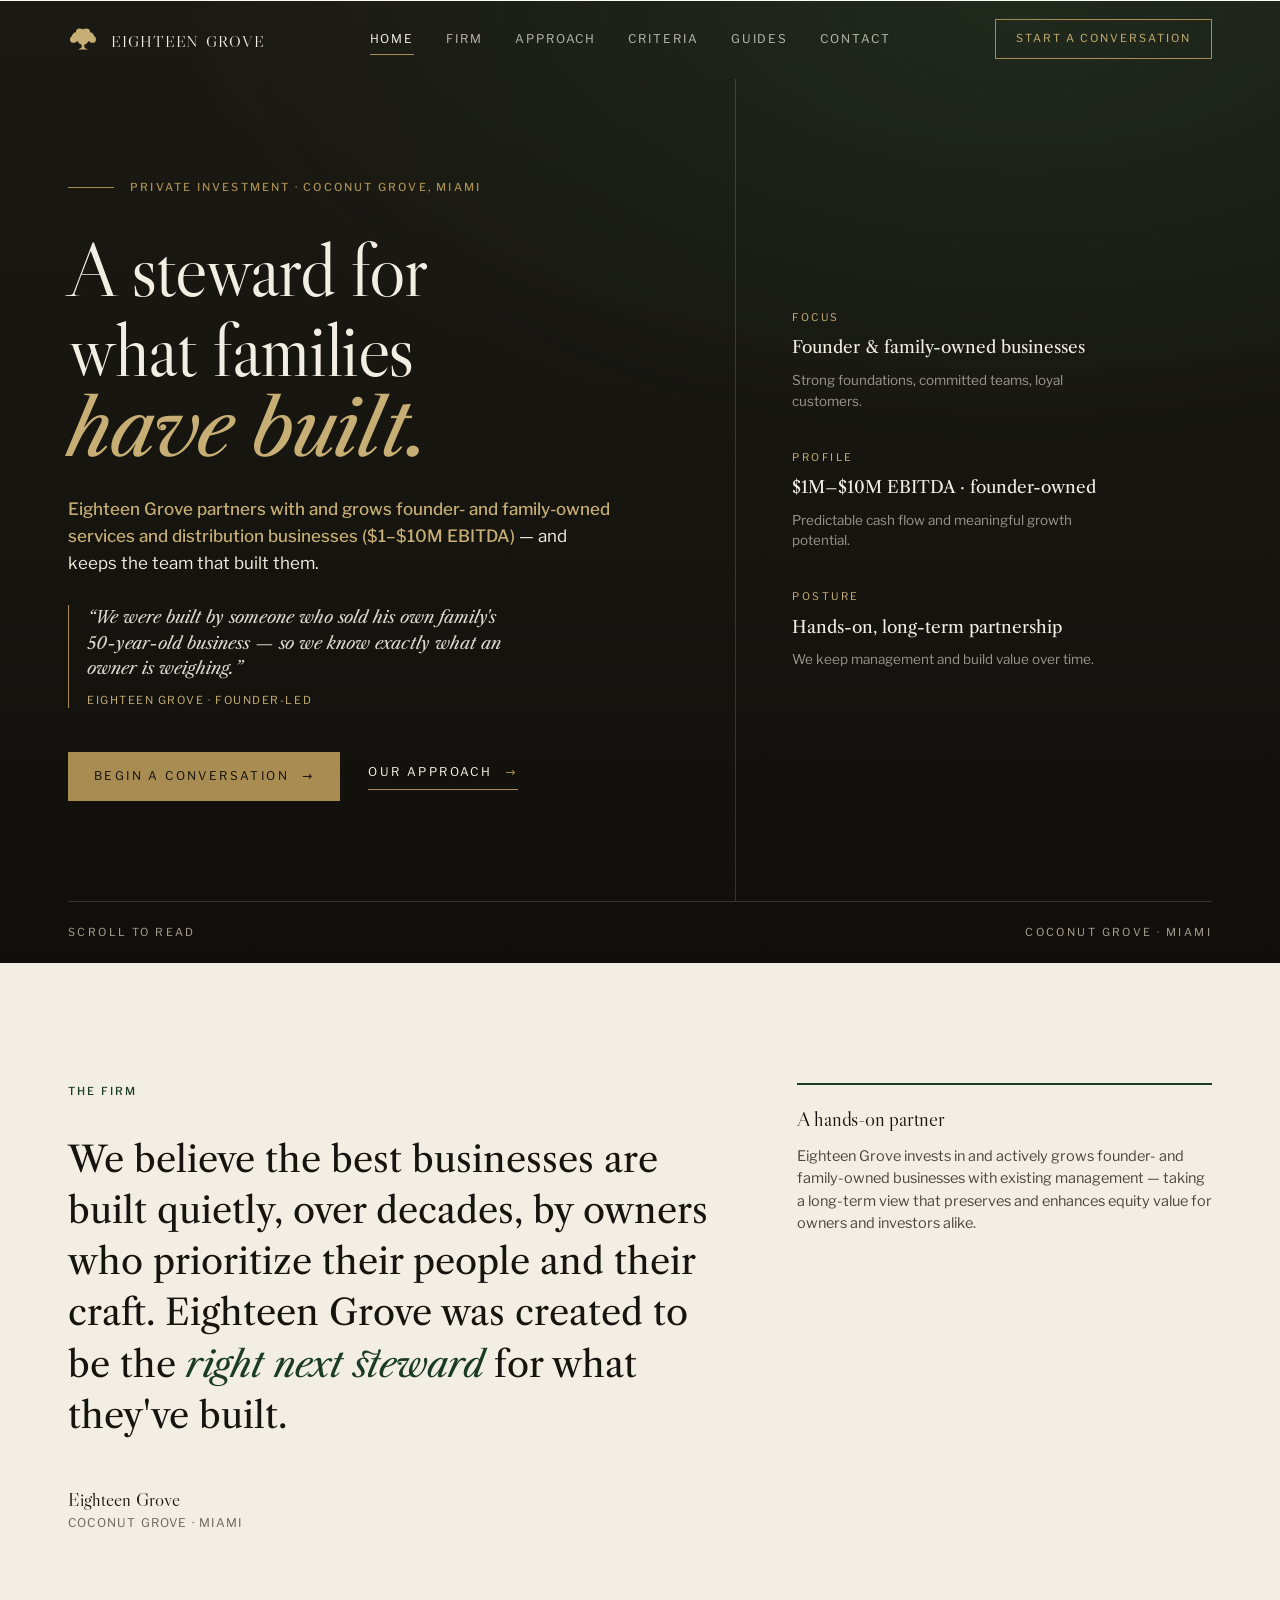
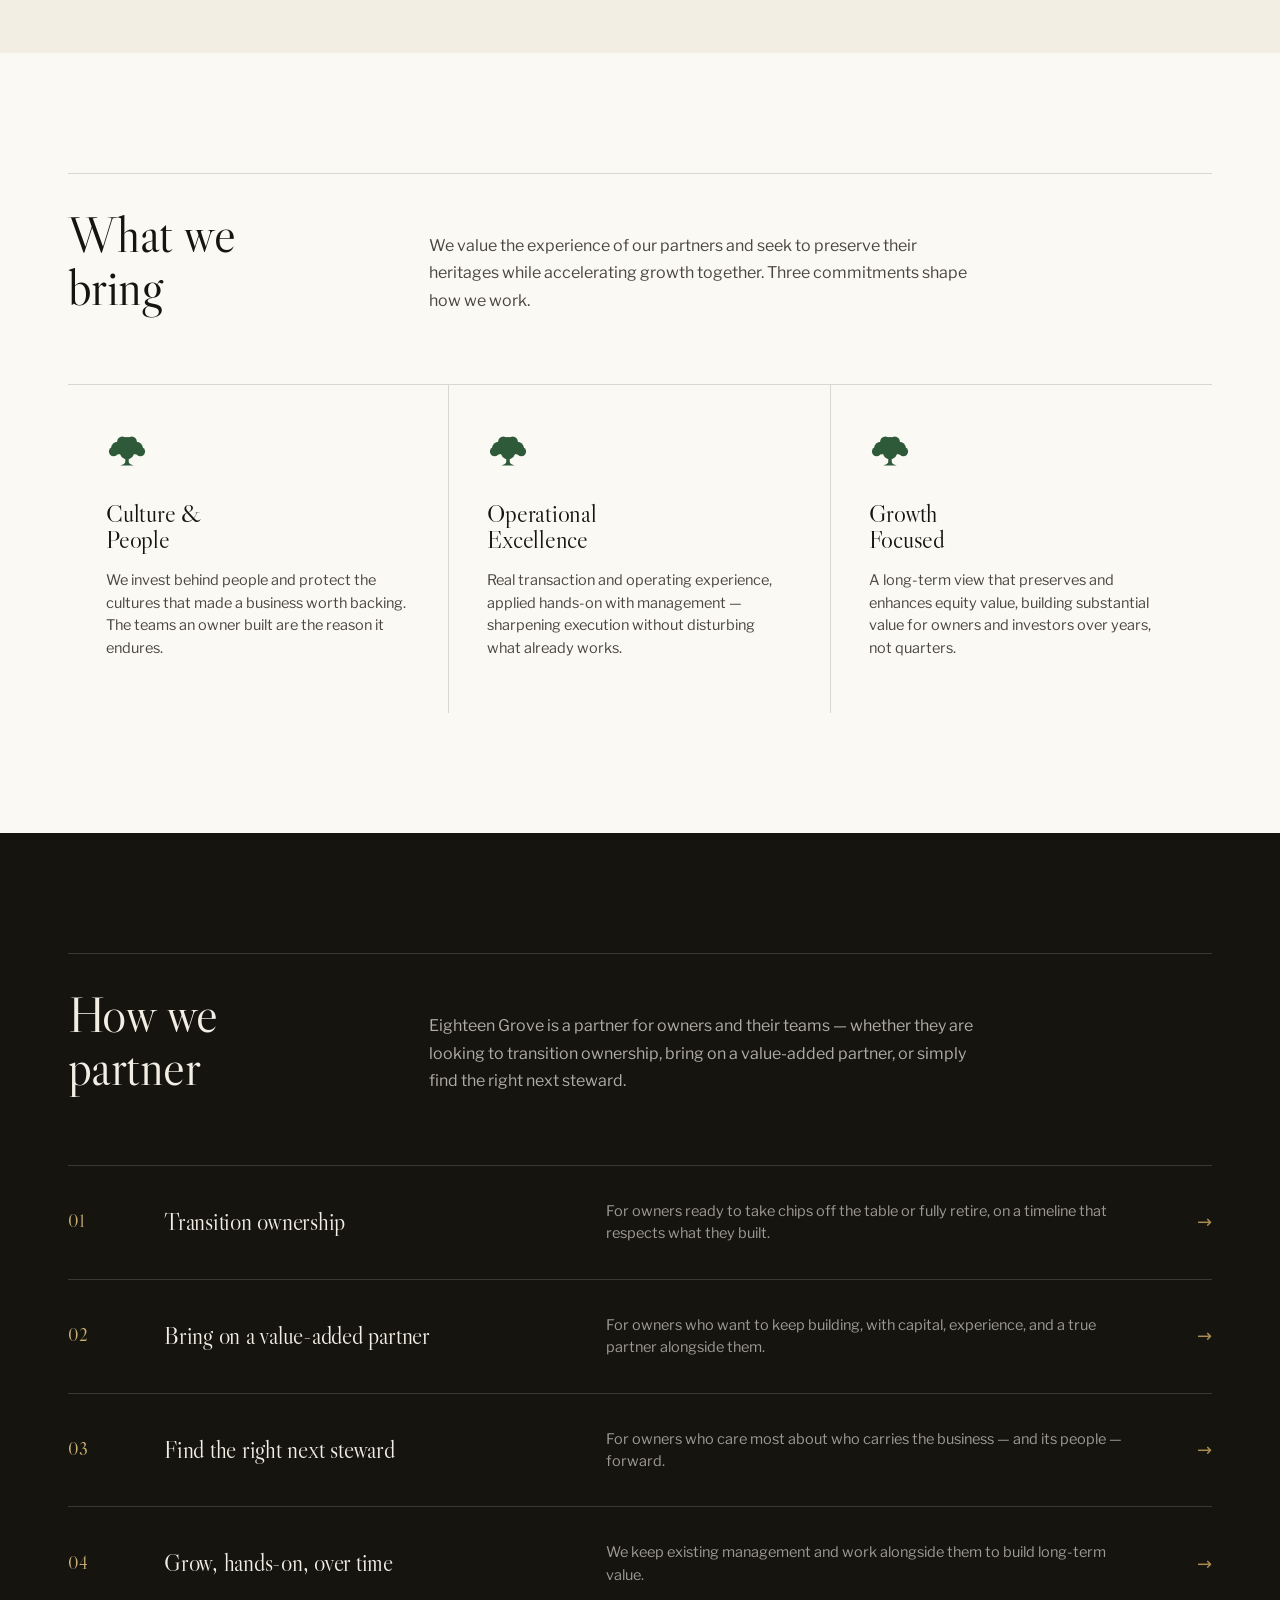
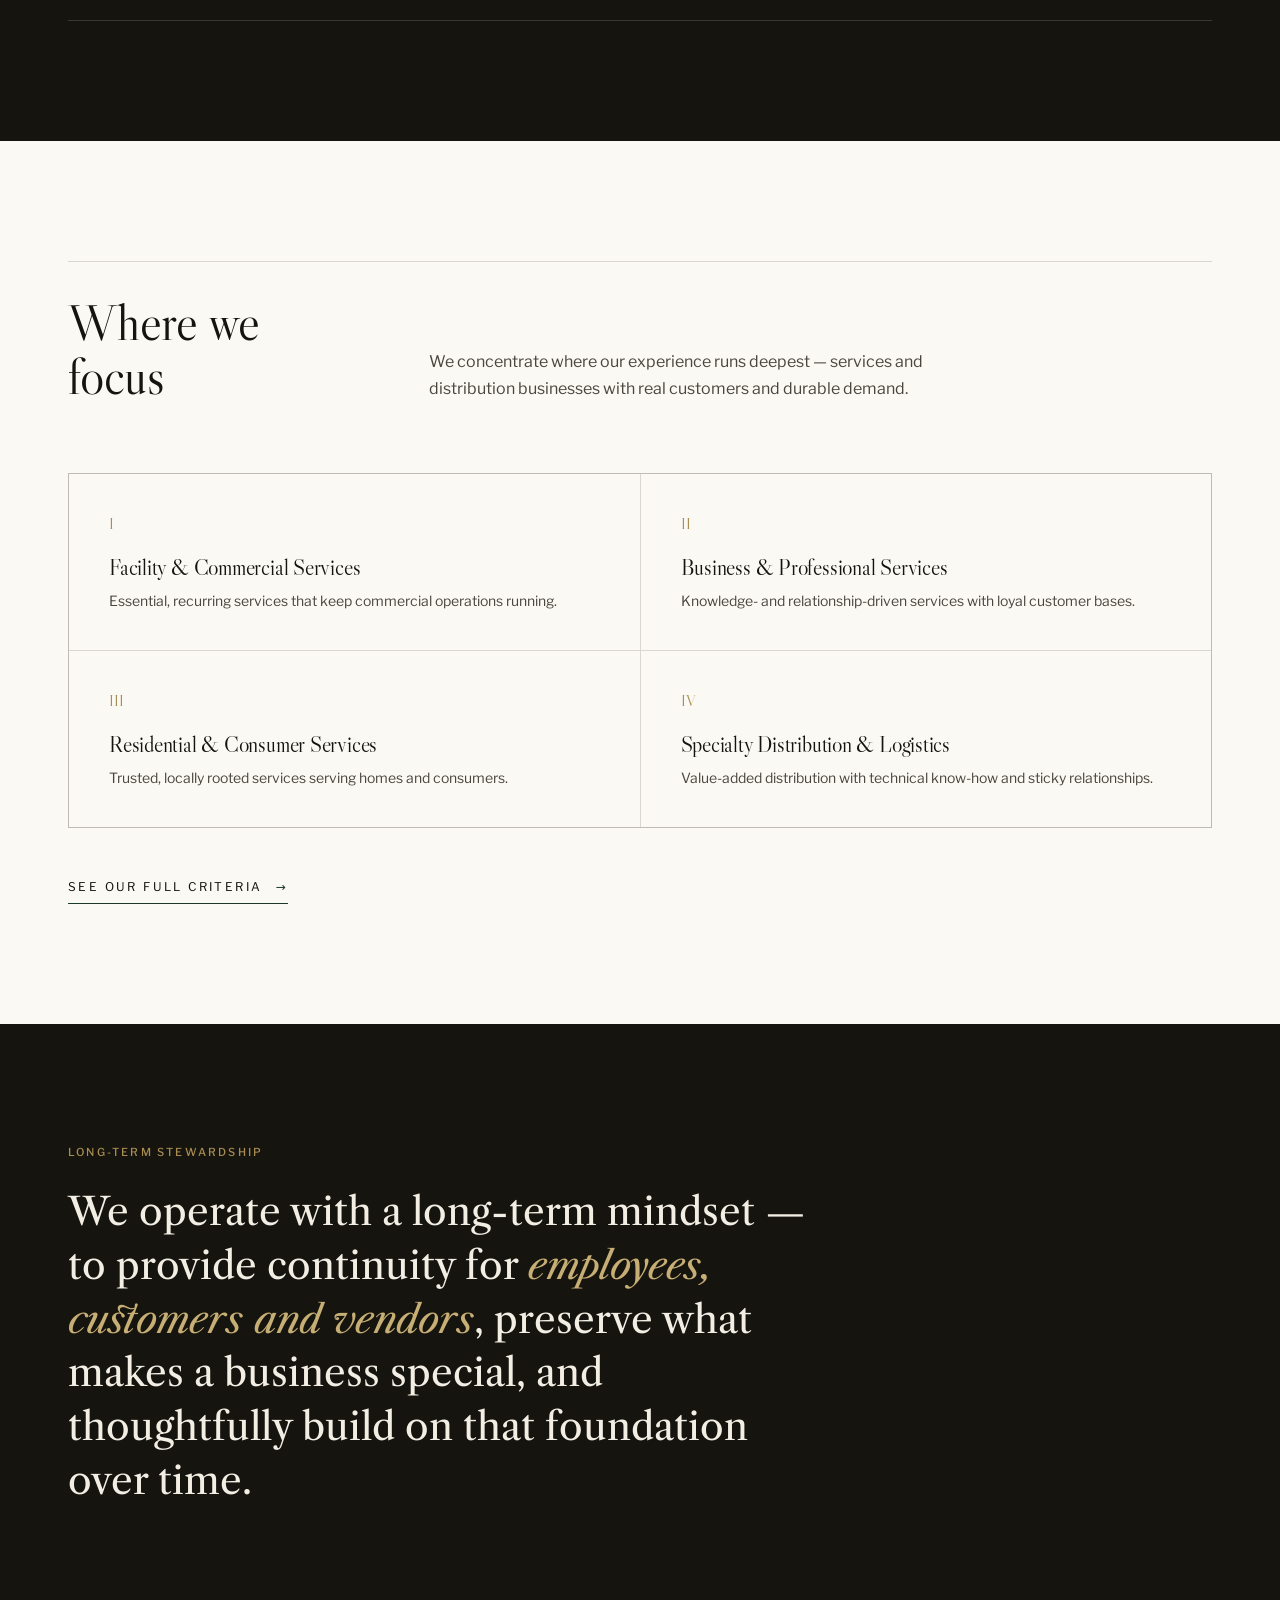
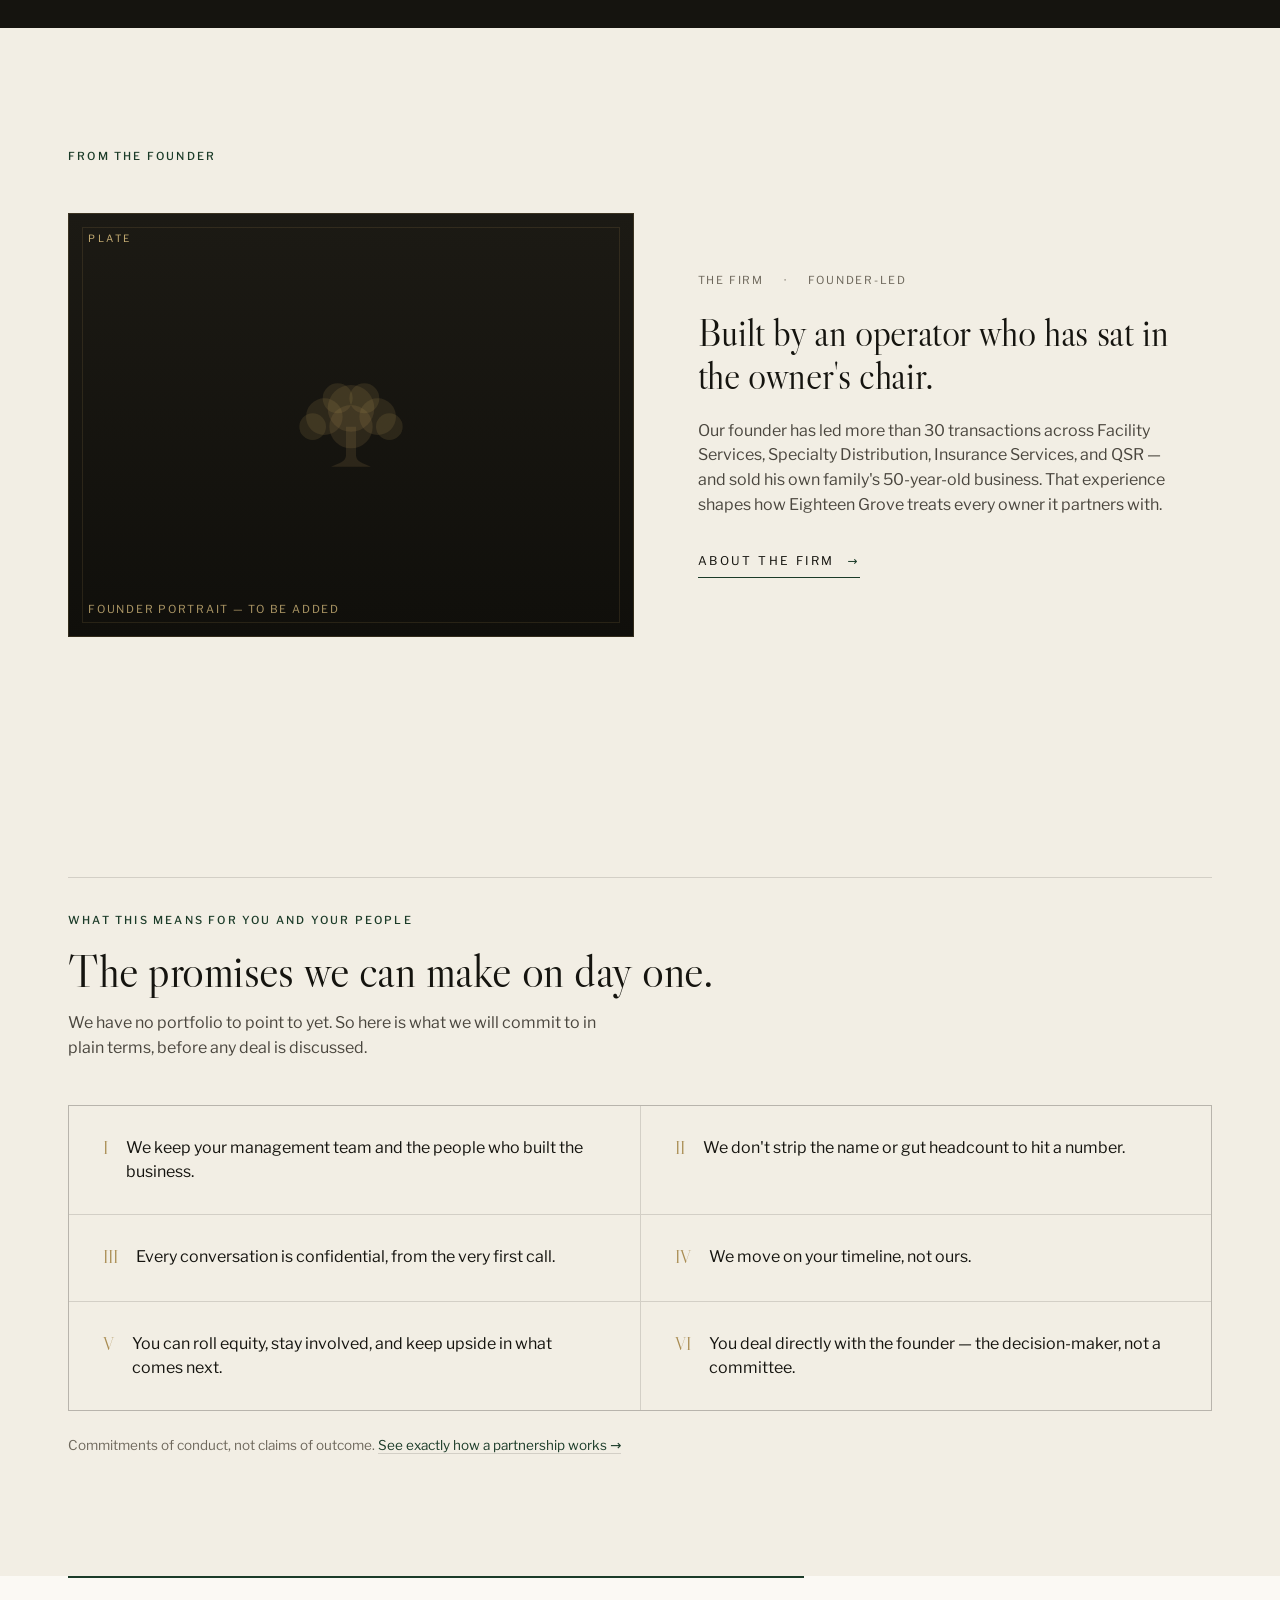
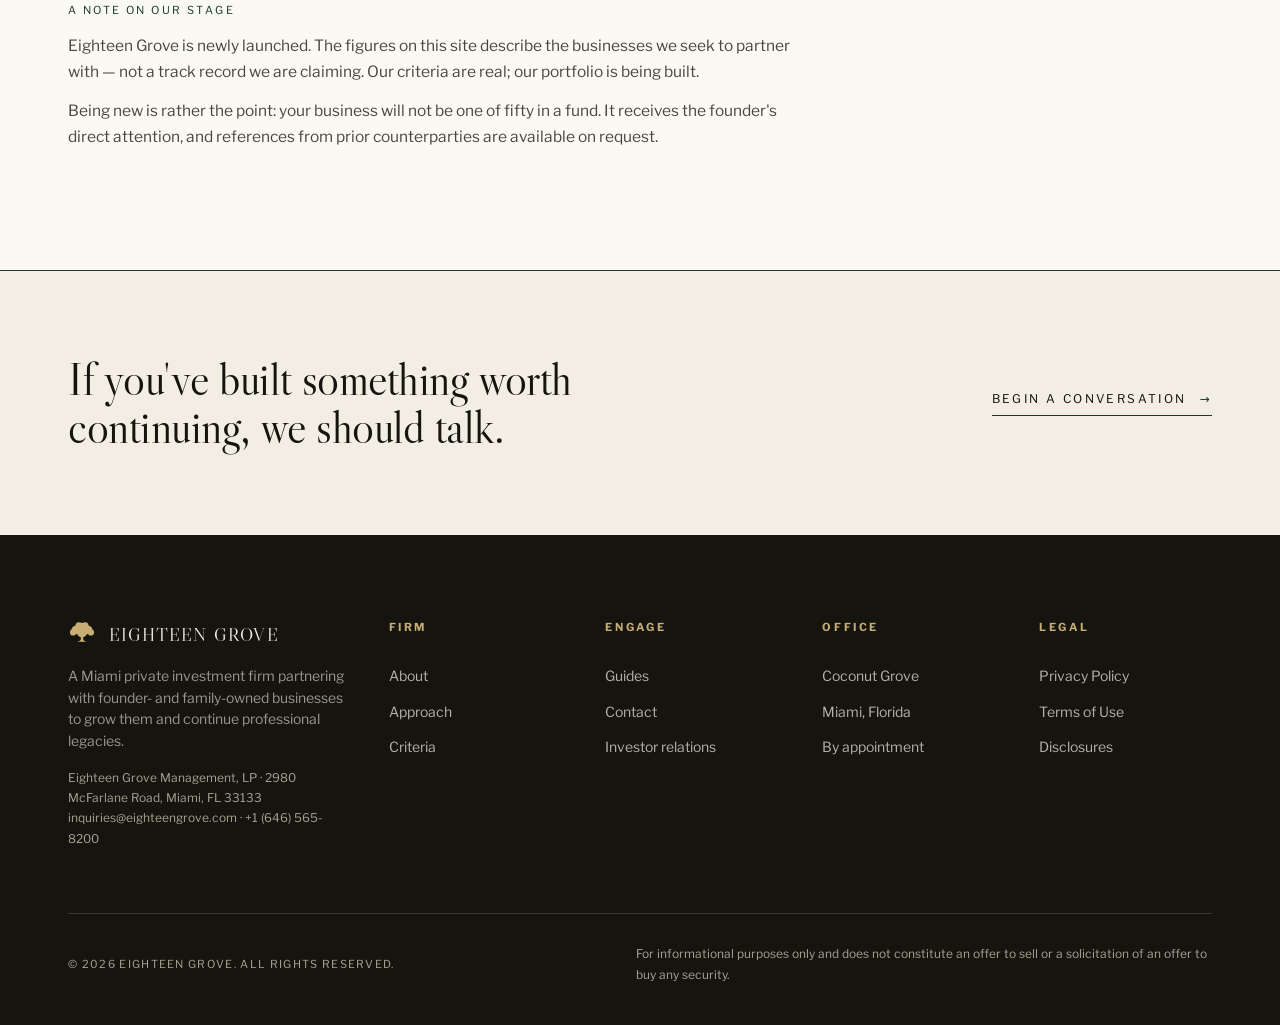
==== 18grove-01-classic.html @ a7f17968 "Eighteen Grove — four website directions (private preview)" ====
<!DOCTYPE html>
<html lang="en">
<head>
<meta charset="UTF-8" />
<meta name="viewport" content="width=device-width, initial-scale=1.0" />
<!-- PREVIEW ONLY: remove this noindex line before the real launch -->
<meta name="robots" content="noindex,nofollow" />
<title>Eighteen Grove — Private investment for founder & family-owned businesses</title>
<meta name="description" content="Eighteen Grove is a Miami private investment firm that partners with and grows founder- and family-owned services and distribution businesses ($1–$10M EBITDA) — and keeps the team that built them." />
<meta property="og:type" content="website" />
<meta property="og:title" content="Eighteen Grove — Private investment for founder & family-owned businesses" />
<meta property="og:description" content="A partner for owners considering a transition. We keep your management, protect your name, and move on your timeline. Founder-led, Coconut Grove, Miami." />
<meta property="og:site_name" content="Eighteen Grove" />
<meta name="twitter:card" content="summary_large_image" />
<script type="application/ld+json">
{"@context":"https://schema.org","@type":"Organization","name":"Eighteen Grove","legalName":"Eighteen Grove Management, LP","description":"Private investment firm partnering with founder- and family-owned businesses in the lower middle market.","address":{"@type":"PostalAddress","streetAddress":"2980 McFarlane Road","addressLocality":"Miami","addressRegion":"FL","postalCode":"33133","addressCountry":"US"},"email":"inquiries@eighteengrove.com","telephone":"+1-646-565-8200"}
</script>
<link rel="preconnect" href="https://fonts.googleapis.com" />
<link rel="preconnect" href="https://fonts.gstatic.com" crossorigin />
<link href="https://fonts.googleapis.com/css2?family=Libre+Caslon+Display&family=Libre+Caslon+Text:ital,wght@0,400;0,700;1,400&family=Libre+Franklin:wght@300;400;500;600&display=swap" rel="stylesheet" />
<style>
  :root{
    --ink:#15140F;
    --ink-soft:#22201A;
    --cream:#F2EEE4;
    --paper:#FBF9F4;
    --forest:#2E5A3A;
    --forest-deep:#1B3B28;
    --brass:#A98C52;
    --brass-soft:#C7AE74;
    --rule:rgba(242,238,228,0.16);
    --rule-dark:rgba(21,20,15,0.14);
    --muted:#6E685C;
    --muted-dark:#A9A192;
    --serif:'Libre Caslon Display', Georgia, serif;
    --serif-text:'Libre Caslon Text', Georgia, serif;
    --sans:'Libre Franklin', system-ui, sans-serif;
  }
  *{box-sizing:border-box;margin:0;padding:0}
  html{scroll-behavior:smooth}
  body{font-family:var(--sans);background:var(--paper);color:var(--ink);font-weight:400;line-height:1.55;-webkit-font-smoothing:antialiased;text-rendering:optimizeLegibility}
  .page{display:none}
  .page.active{display:block;animation:fade .55s ease both}
  @keyframes fade{from{opacity:0;transform:translateY(8px)}to{opacity:1;transform:none}}
  .wrap{max-width:1240px;margin:0 auto;padding:0 48px}
  .label{font-size:11px;letter-spacing:.2em;text-transform:uppercase;font-weight:500;color:var(--forest-deep)}
  .label.brass{color:var(--brass)}
  .label.faint{color:var(--muted)}
  a{color:inherit;text-decoration:none}
  h1,h2,h3,h4{font-family:var(--serif);font-weight:400;line-height:1.04;letter-spacing:-.01em}
  :focus-visible{outline:2px solid var(--forest);outline-offset:3px}
  .hero :focus-visible,.band :focus-visible,.page-hero :focus-visible,.login-left :focus-visible{outline-color:var(--brass)}

  /* OAK + WORDMARK */
  .oak{display:inline-block;vertical-align:middle}
  .oak svg{display:block;width:100%;height:100%}
  .wordmark{font-family:var(--serif);font-variant:small-caps;text-transform:lowercase;letter-spacing:.04em;line-height:1}

  /* NAV */
  header.nav{position:sticky;top:0;z-index:50;background:rgba(21,20,15,0);transition:background .4s ease,border-color .4s ease;border-bottom:1px solid transparent}
  body[data-scrolled="1"] header.nav{background:rgba(21,20,15,0.97);border-bottom:1px solid var(--rule);backdrop-filter:saturate(120%) blur(2px)}
  .nav-inner{display:flex;align-items:center;justify-content:space-between;height:78px}
  .brand{display:flex;align-items:center;gap:13px;color:var(--cream)}
  .brand .oak{width:30px;height:28px;color:var(--brass-soft)}
  .brand .wordmark{font-size:23px;color:var(--cream)}
  nav.links{display:flex;align-items:center;gap:32px}
  nav.links a{font-size:12px;letter-spacing:.16em;text-transform:uppercase;font-weight:400;color:rgba(242,238,228,.72);position:relative;padding:4px 0;transition:color .25s}
  nav.links a:hover{color:var(--cream)}
  nav.links a.active{color:var(--cream)}
  nav.links a.active::after{content:"";position:absolute;left:0;right:0;bottom:-3px;height:1px;background:var(--brass)}
  .nav-cta{font-size:11px;letter-spacing:.18em;text-transform:uppercase;border:1px solid var(--brass);color:var(--brass-soft);padding:10px 20px;transition:all .3s}
  .nav-cta:hover{background:var(--brass);color:var(--ink)}
  .burger{display:none;flex-direction:column;gap:5px;cursor:pointer;padding:6px}
  .burger span{width:24px;height:1px;background:var(--cream);transition:.3s}

  /* HERO */
  .hero{background:var(--ink);color:var(--cream);position:relative;overflow:hidden;margin-top:-78px;padding-top:78px}
  .hero::before{content:"";position:absolute;inset:0;background:radial-gradient(120% 90% at 80% 0%, rgba(46,90,58,0.26), transparent 55%),linear-gradient(180deg,#1B1913 0%,#15140F 60%,#100F0B 100%)}
  .hero-grid{position:relative;display:grid;grid-template-columns:1.4fr 1fr;min-height:calc(100vh - 78px);align-items:stretch}
  .hero-copy{padding:90px 56px 90px 0;display:flex;flex-direction:column;justify-content:center}
  .hero-eyebrow{display:flex;align-items:center;gap:16px;margin-bottom:34px}
  .hero-eyebrow .ln{height:1px;width:46px;background:var(--brass)}
  .hero h1{font-size:clamp(42px,6vw,86px);color:var(--cream);letter-spacing:-.018em}
  .hero h1 em{font-style:italic;color:var(--brass-soft);font-family:var(--serif-text)}
  .hero .sub{margin-top:32px;max-width:31em;font-size:17px;line-height:1.7;color:rgba(242,238,228,.74)}
  .hero-actions{margin-top:44px;display:flex;align-items:center;gap:28px;flex-wrap:wrap}
  .btn-line{font-size:12px;letter-spacing:.2em;text-transform:uppercase;color:var(--cream);display:inline-flex;align-items:center;gap:13px;border-bottom:1px solid var(--brass);padding-bottom:7px;transition:gap .3s}
  .btn-line:hover{gap:20px}
  .btn-line .arr{color:var(--brass)}
  .btn-primary{font-size:12px;letter-spacing:.2em;text-transform:uppercase;color:var(--ink);background:var(--brass);display:inline-flex;align-items:center;gap:13px;padding:15px 26px;transition:background .3s,gap .3s}
  .btn-primary:hover{background:var(--brass-soft);gap:20px}
  .hero-aside{border-left:1px solid var(--rule);padding:90px 0 90px 56px;display:flex;flex-direction:column;justify-content:center;gap:38px}
  .stat-block .k{font-size:10.5px;letter-spacing:.24em;text-transform:uppercase;color:var(--brass-soft);margin-bottom:10px}
  .stat-block .num{font-family:var(--serif-text);font-size:17px;color:var(--cream);line-height:1.4}
  .stat-block p{font-size:13.5px;color:rgba(242,238,228,.6);margin-top:10px;max-width:25em}
  .hero-foot{position:relative;border-top:1px solid var(--rule);display:flex;justify-content:space-between;align-items:center;padding:22px 0;font-size:11px;letter-spacing:.22em;text-transform:uppercase;color:var(--muted-dark)}

  section{padding:120px 0}
  .sec-head{display:grid;grid-template-columns:0.8fr 2fr;gap:48px;align-items:end;margin-bottom:70px}
  .sec-head h2{font-size:clamp(30px,4vw,52px)}
  .sec-head .intro{font-size:16px;color:#4A463E;max-width:34em;line-height:1.72}
  .rule-top{border-top:1px solid var(--rule-dark);padding-top:34px}

  /* statement */
  .statement{background:var(--cream)}
  .statement-grid{display:grid;grid-template-columns:1.6fr 1fr;gap:64px;align-items:start}
  .statement .big{font-family:var(--serif-text);font-size:clamp(23px,3vw,36px);line-height:1.42;max-width:20em;color:var(--ink)}
  .statement .big em{font-style:italic;color:var(--forest-deep)}
  .signature{margin-top:44px;display:flex;align-items:center;gap:18px}
  .signature .s-name{font-family:var(--serif);font-size:19px}
  .signature .s-role{font-size:12px;letter-spacing:.1em;text-transform:uppercase;color:var(--muted)}
  .aside-card{border-top:2px solid var(--forest-deep);padding-top:24px}
  .aside-card h4{font-size:21px;margin-bottom:14px}
  .aside-card p{font-size:14.5px;color:#4A463E}

  /* pillars */
  .pillars{display:grid;grid-template-columns:repeat(3,1fr);border-top:1px solid var(--rule-dark)}
  .pillar{padding:46px 38px 54px;border-right:1px solid var(--rule-dark);position:relative;transition:background .4s}
  .pillar:last-child{border-right:none}
  .pillar:hover{background:var(--cream)}
  .pillar .ic{width:42px;height:40px;color:var(--forest);margin-bottom:30px}
  .pillar h3{font-size:25px;margin-bottom:16px}
  .pillar p{font-size:14.5px;color:#4A463E}

  /* approach band */
  .band{background:var(--ink);color:var(--cream)}
  .band .sec-head .intro{color:rgba(242,238,228,.7)}
  .band h2{color:var(--cream)}
  .approach-list{border-top:1px solid var(--rule)}
  .approach-row{display:grid;grid-template-columns:64px 1fr 1.3fr 40px;gap:32px;align-items:center;padding:34px 0;border-bottom:1px solid var(--rule);transition:padding .35s,background .35s}
  .approach-row:hover{padding-left:18px;padding-right:18px;background:rgba(255,255,255,.02)}
  .approach-row .no{font-family:var(--serif);color:var(--brass-soft);font-size:17px}
  .approach-row h3{font-size:24px;color:var(--cream)}
  .approach-row p{font-size:14.5px;color:rgba(242,238,228,.62)}
  .approach-row .chev{color:var(--brass);text-align:right;font-size:18px;transition:transform .35s}
  .approach-row:hover .chev{transform:translateX(6px)}

  /* focus grid */
  .focus{display:grid;grid-template-columns:repeat(2,1fr);gap:1px;background:var(--rule-dark);border:1px solid var(--rule-dark)}
  .focus-cell{background:var(--paper);padding:38px 40px;transition:background .4s}
  .focus-cell:hover{background:var(--cream)}
  .focus-cell .fn{font-family:var(--serif);font-size:15px;color:var(--brass);display:block;margin-bottom:22px}
  .focus-cell h3{font-size:22px;margin-bottom:10px}
  .focus-cell p{font-size:14px;color:#4A463E}

  /* criteria */
  .criteria{background:var(--cream)}
  .crit-grid{display:grid;grid-template-columns:repeat(3,1fr);gap:1px;background:var(--rule-dark);border:1px solid var(--rule-dark);margin-top:54px}
  .crit{background:var(--cream);padding:40px}
  .crit .tag{font-size:11px;letter-spacing:.2em;text-transform:uppercase;color:var(--forest-deep);display:block;margin-bottom:20px}
  .crit .k{font-family:var(--serif);font-size:25px;margin-bottom:6px}
  .crit .v{font-size:13.5px;color:var(--muted)}

  /* founder feature */
  .insight-feature{display:grid;grid-template-columns:1.1fr 1fr;gap:64px;align-items:center}
  .plate{aspect-ratio:4/3;background:linear-gradient(180deg,#1C1A14 0%,#100F0B 100%);position:relative;overflow:hidden;box-shadow:inset 0 0 0 1px rgba(169,140,82,.22);display:flex;align-items:center;justify-content:center}
  .plate .oak{width:120px;height:112px;color:rgba(169,140,82,.16)}
  .plate::after{content:"";position:absolute;inset:14px;border:1px solid rgba(169,140,82,.16)}
  .plate::before{content:"Plate";position:absolute;top:18px;left:20px;font-size:10px;letter-spacing:.26em;text-transform:uppercase;color:var(--brass-soft);z-index:2}
  .plate .cap{position:absolute;bottom:20px;left:20px;right:20px;font-size:11px;letter-spacing:.16em;text-transform:uppercase;color:rgba(199,174,116,.85);z-index:2;line-height:1.5}
  .insight-meta{display:flex;gap:20px;font-size:11px;letter-spacing:.16em;text-transform:uppercase;color:var(--muted);margin-bottom:22px}
  .insight-feature h3{font-size:clamp(26px,3vw,40px);line-height:1.12;margin-bottom:22px}
  .insight-feature p{font-size:16px;color:#4A463E;max-width:30em;margin-bottom:30px}

  /* CTA */
  .cta-strip{background:var(--cream);color:var(--ink);border-top:1px solid var(--forest-deep)}
  .cta-strip .wrap{display:flex;justify-content:space-between;align-items:center;gap:40px;padding-top:84px;padding-bottom:84px}
  .cta-strip h2{color:var(--ink);font-size:clamp(28px,3.6vw,46px);max-width:15em}
  .cta-strip .btn-line{color:var(--ink);border-color:var(--forest-deep)}
  .cta-strip .btn-line .arr{color:var(--forest-deep)}

  /* FOOTER */
  footer.site{background:var(--ink);color:var(--cream);padding:84px 0 40px}
  .foot-grid{display:grid;grid-template-columns:1.6fr 1fr 1fr 1fr 1fr;gap:44px;padding-bottom:64px;border-bottom:1px solid var(--rule)}
  .foot-brand .brand{margin-bottom:20px}
  .foot-brand .brand .oak{width:28px;height:26px;color:var(--brass-soft)}
  .foot-brand .brand .wordmark{font-size:26px;color:var(--cream)}
  .foot-brand p{font-size:14px;color:rgba(242,238,228,.6);max-width:24em}
  .foot-brand .addr{font-size:12px;color:var(--muted-dark);margin-top:16px;line-height:1.7}
  .foot-col h5{font-size:11px;letter-spacing:.24em;text-transform:uppercase;color:var(--brass-soft);margin-bottom:22px}
  .foot-col a{display:block;font-size:14px;color:rgba(242,238,228,.72);padding:7px 0;transition:color .25s}
  .foot-col a:hover{color:var(--cream)}
  .foot-bottom{display:flex;justify-content:space-between;align-items:center;padding-top:30px;font-size:11px;letter-spacing:.12em;text-transform:uppercase;color:var(--muted-dark);gap:30px;flex-wrap:wrap}
  .foot-bottom .disc{max-width:48em;line-height:1.7;text-transform:none;letter-spacing:0;font-size:12px}

  /* PAGE HERO */
  .page-hero{background:var(--ink);color:var(--cream);padding:158px 0 90px;margin-top:-78px;position:relative;overflow:hidden}
  .page-hero::before{content:"";position:absolute;inset:0;background:radial-gradient(110% 80% at 90% 10%, rgba(46,90,58,0.2), transparent 55%)}
  .page-hero .wrap{position:relative}
  .crumb{font-size:11px;letter-spacing:.22em;text-transform:uppercase;color:var(--brass-soft);margin-bottom:30px}
  .page-hero h1{font-size:clamp(40px,6vw,82px);color:var(--cream);max-width:15em}
  .page-hero h1 em{font-style:italic;color:var(--brass-soft);font-family:var(--serif-text)}
  .page-hero .lead{margin-top:30px;font-size:18px;color:rgba(242,238,228,.72);max-width:33em;line-height:1.7}

  .strat-intro{display:grid;grid-template-columns:0.7fr 2fr;gap:48px}
  .strat-intro .label{margin-top:8px}
  .strat-intro p{font-family:var(--serif-text);font-size:clamp(21px,2.5vw,30px);line-height:1.46;color:var(--ink)}
  .strat-intro p em{font-style:italic;color:var(--forest-deep)}
  .principles{border-top:1px solid var(--rule-dark);margin-top:84px}
  .principle{display:grid;grid-template-columns:0.5fr 0.9fr 1.4fr;gap:40px;padding:46px 0;border-bottom:1px solid var(--rule-dark);align-items:start}
  .principle .pno{font-family:var(--serif);font-size:32px;color:var(--brass)}
  .principle h3{font-size:26px}
  .principle p{font-size:15px;color:#4A463E}
  .principle ul{list-style:none;margin-top:18px}
  .principle li{font-size:13.5px;color:#5A554C;padding:6px 0 6px 20px;position:relative}
  .principle li::before{content:"—";position:absolute;left:0;color:var(--brass)}

  /* bio */
  .bio-grid{display:grid;grid-template-columns:0.8fr 1.2fr;gap:60px;align-items:start}
  .bio-grid h3{font-size:30px;margin-bottom:6px}
  .bio-grid .role{font-size:12px;letter-spacing:.16em;text-transform:uppercase;color:var(--forest-deep);margin-bottom:24px}
  .bio-grid p{font-size:16px;color:#4A463E;margin-bottom:18px;line-height:1.72}

  /* LOGIN */
  .login-screen{min-height:100vh;display:grid;grid-template-columns:1.15fr 1fr;background:var(--ink);margin-top:-78px}
  .login-left{position:relative;overflow:hidden;padding:64px 64px 56px;display:flex;flex-direction:column;justify-content:space-between;color:var(--cream)}
  .login-left::before{content:"";position:absolute;inset:0;background:radial-gradient(100% 90% at 20% 10%, rgba(46,90,58,0.3), transparent 55%),linear-gradient(160deg,#1C1A13,#100F0B)}
  .login-left .oak-bg{position:absolute;right:-6%;bottom:-8%;width:300px;height:280px;color:rgba(242,238,228,.05);z-index:1}
  .login-left>.brand,.login-left>div,.login-left>.login-meta{position:relative;z-index:2}
  .login-left .brand .oak{width:28px;height:26px;color:var(--brass-soft)}
  .login-left .brand .wordmark{font-size:21px;color:var(--cream)}
  .login-quote{font-family:var(--serif-text);font-size:clamp(24px,2.8vw,34px);line-height:1.42;max-width:16em;color:var(--cream)}
  .login-quote em{font-style:italic;color:var(--brass-soft)}
  .login-meta{font-size:11px;letter-spacing:.04em;text-transform:uppercase;color:var(--muted-dark);line-height:1.9}
  .login-meta a{color:var(--brass-soft);border-bottom:1px solid rgba(199,174,116,.4)}
  .login-right{background:var(--paper);display:flex;align-items:center;justify-content:center;padding:48px}
  .login-card{width:100%;max-width:400px}
  .login-card .brand{display:flex;align-items:center;gap:11px;margin-bottom:6px;color:var(--ink)}
  .login-card .brand .oak{width:28px;height:26px;color:var(--forest)}
  .login-card .brand .wordmark{font-size:23px}
  .login-card .lc-sub{font-size:12px;letter-spacing:.22em;text-transform:uppercase;color:var(--muted);margin-bottom:44px}
  .login-card h2{font-size:30px;margin-bottom:8px}
  .login-card .h-sub{font-size:14.5px;color:#4A463E;margin-bottom:36px}
  .field{margin-bottom:24px}
  .field label{display:block;font-size:11px;letter-spacing:.18em;text-transform:uppercase;color:var(--muted);margin-bottom:11px}
  .field input{width:100%;background:transparent;border:none;border-bottom:1px solid var(--rule-dark);padding:11px 0;font-family:var(--sans);font-size:16px;color:var(--ink);transition:border-color .3s}
  .field input:focus{outline:none;border-bottom-color:var(--forest)}
  .field input::placeholder{color:#B6AFA2}
  .login-row{display:flex;justify-content:space-between;align-items:center;margin:30px 0 26px}
  .remember{display:flex;align-items:center;gap:10px;font-size:13px;color:#4A463E;cursor:pointer}
  .remember .box{width:15px;height:15px;accent-color:var(--forest);cursor:pointer;margin:0}
  .forgot{font-size:12px;letter-spacing:.08em;color:var(--forest-deep);border-bottom:1px solid transparent}
  .forgot:hover{border-bottom-color:var(--forest-deep)}
  .btn-solid{width:100%;background:var(--ink);color:var(--cream);border:none;cursor:pointer;padding:17px;font-family:var(--sans);font-size:12px;letter-spacing:.2em;text-transform:uppercase;transition:background .3s}
  .btn-solid:hover{background:var(--forest-deep)}
  .login-note{margin-top:32px;padding-top:24px;border-top:1px solid var(--rule-dark);font-size:12.5px;color:var(--muted);line-height:1.7}
  .login-note a{color:var(--forest-deep)}
  .secure{display:flex;align-items:center;gap:9px;font-size:11px;letter-spacing:.16em;text-transform:uppercase;color:var(--forest);margin-top:28px}
  .secure .dot{width:6px;height:6px;border-radius:50%;background:var(--forest)}

  /* contact */
  .contact-grid{display:grid;grid-template-columns:1.3fr 1fr;gap:80px;align-items:start}
  .contact-block{margin-bottom:40px;border-top:1px solid var(--rule-dark);padding-top:24px}
  .contact-block .k{font-size:11px;letter-spacing:.22em;text-transform:uppercase;color:var(--forest-deep);margin-bottom:14px}
  .contact-block .v{font-family:var(--serif-text);font-size:20px;line-height:1.5}
  .contact-block .v a{border-bottom:1px solid var(--rule-dark)}

  /* panel additions */
  .qualifier{font-size:17px;line-height:1.6;color:var(--cream);max-width:32em;margin-top:26px;font-weight:400}
  .qualifier b{color:var(--brass-soft);font-weight:500}
  .founder-line{margin-top:28px;padding-left:18px;border-left:1px solid var(--brass)}
  .founder-line p{font-family:var(--serif-text);font-style:italic;font-size:17px;line-height:1.5;color:rgba(242,238,228,.9);max-width:26em}
  .founder-line .sig{display:block;font-family:var(--sans);font-style:normal;font-size:11px;letter-spacing:.14em;text-transform:uppercase;color:var(--brass-soft);margin-top:10px}
  .commitments{background:var(--cream)}
  .commit-head{margin-bottom:44px;border-top:1px solid var(--rule-dark);padding-top:34px}
  .commit-head .label{margin-bottom:18px}
  .commit-head h2{font-size:clamp(28px,3.6vw,46px);max-width:16em}
  .commit-head p{font-size:16px;color:#4A463E;max-width:34em;margin-top:16px}
  .commit-list{display:grid;grid-template-columns:repeat(2,1fr);gap:1px;background:var(--rule-dark);border:1px solid var(--rule-dark)}
  .commit-item{background:var(--cream);padding:30px 34px;display:flex;gap:18px;align-items:flex-start}
  .commit-item .ck{font-family:var(--serif);font-size:17px;color:var(--brass)}
  .commit-item p{font-size:16px;color:var(--ink);line-height:1.5}
  .commit-foot{margin-top:24px;font-size:13.5px;color:var(--muted)}
  .commit-foot a{color:var(--forest-deep);border-bottom:1px solid var(--rule-dark)}
  .stage-note{border-top:2px solid var(--forest-deep);padding-top:24px;max-width:46em}
  .stage-note .k{font-size:11px;letter-spacing:.22em;text-transform:uppercase;color:var(--forest-deep);margin-bottom:14px}
  .stage-note p{font-size:15.5px;color:#4A463E;line-height:1.7}
  .stage-note p+p{margin-top:12px}
  .process{border-top:1px solid var(--rule-dark)}
  .pstep{display:grid;grid-template-columns:0.5fr 0.9fr 1.4fr;gap:40px;padding:40px 0;border-bottom:1px solid var(--rule-dark);align-items:start}
  .pstep .pno{font-family:var(--serif);font-size:30px;color:var(--brass)}
  .pstep h3{font-size:24px}
  .pstep p{font-size:15px;color:#4A463E}
  .advisors{border-top:2px solid var(--forest-deep);padding-top:28px}
  .advisors h4{font-size:23px;margin-bottom:12px}
  .advisors p{font-size:15px;color:#4A463E;max-width:40em}
  .advisors ul{list-style:none;display:grid;grid-template-columns:repeat(2,1fr);gap:8px 28px;margin-top:18px}
  .advisors li{font-size:14px;color:#5A554C;padding-left:18px;position:relative}
  .advisors li::before{content:"—";position:absolute;left:0;color:var(--brass)}
  .cform .field input,.cform .field textarea,.cform .field select{width:100%;background:transparent;border:none;border-bottom:1px solid var(--rule-dark);padding:11px 0;font-family:var(--sans);font-size:16px;color:var(--ink);transition:border-color .3s}
  .cform .field textarea{min-height:110px;resize:vertical}
  .cform .field input:focus,.cform .field textarea:focus,.cform .field select:focus{outline:none;border-bottom-color:var(--forest-deep)}
  .confid{border:1px solid var(--rule-dark);border-left:3px solid var(--forest-deep);padding:22px 26px;margin-bottom:30px;background:var(--cream)}
  .confid p{font-size:14.5px;color:#4A463E;line-height:1.65}
  .confid strong{color:var(--forest-deep)}
  .legal-body{max-width:46em}
  .legal-body h3{font-family:var(--serif);font-size:24px;margin:40px 0 12px}
  .legal-body h3:first-child{margin-top:0}
  .legal-body p{font-size:15px;color:#4A463E;line-height:1.7;margin-bottom:14px}
  .sector-list{border-top:1px solid var(--rule-dark)}
  .sector{display:grid;grid-template-columns:0.9fr 1.8fr;gap:40px;padding:38px 0;border-bottom:1px solid var(--rule-dark)}
  .sector .s-head{display:flex;align-items:baseline;gap:16px}
  .sector .s-head .fn{font-family:var(--serif);font-size:20px;color:var(--brass)}
  .sector .s-head h3{font-size:24px}
  .sector>p{font-size:14.5px;color:#4A463E;margin-bottom:18px;max-width:34em}
  .sector .subs{display:flex;flex-wrap:wrap;gap:8px}
  .sector .subs span{font-size:12.5px;color:#5A554C;background:var(--cream);border:1px solid var(--rule-dark);padding:5px 12px}
  .sector-note{margin-top:26px;font-size:14px;color:var(--muted)}
  /* stewardship band */
  .steward{background:var(--ink);color:var(--cream)}
  .steward .label{color:var(--brass)}
  .steward blockquote{font-family:var(--serif-text);font-size:clamp(24px,3vw,40px);line-height:1.4;max-width:20em;color:var(--cream);margin-top:24px}
  .steward blockquote em{font-style:italic;color:var(--brass-soft)}
  /* guides */
  .guide-meta{display:flex;gap:18px;font-size:11px;letter-spacing:.16em;text-transform:uppercase;color:var(--muted);margin-bottom:22px}
  .guide-meta .cat{color:var(--forest-deep)}
  .guide-article{max-width:42em}
  .guide-article h2{font-size:clamp(28px,3.6vw,46px);line-height:1.1;margin-bottom:24px}
  .guide-article .lead-p{font-family:var(--serif-text);font-size:20px;line-height:1.6;color:var(--ink);margin-bottom:22px}
  .guide-article p{font-size:16px;color:#4A463E;line-height:1.78;margin-bottom:18px}
  .guide-article h3{font-size:24px;margin:36px 0 12px}
  .guide-list{border-top:1px solid var(--rule-dark);margin-top:8px}
  .guide-row{display:grid;grid-template-columns:0.55fr 2.2fr 0.5fr;gap:32px;padding:30px 0;border-bottom:1px solid var(--rule-dark);align-items:baseline;transition:padding .3s}
  .guide-row:hover{padding-left:14px}
  .guide-row .gr-cat{font-size:11px;letter-spacing:.16em;text-transform:uppercase;color:var(--forest-deep)}
  .guide-row h4{font-size:23px;margin-bottom:6px}
  .guide-row p{font-size:14.5px;color:#4A463E;max-width:42em}
  .guide-row .gr-date{font-size:12px;color:var(--muted);text-align:right}
  @media(max-width:980px){
    .wrap{padding:0 26px}
    .sector{grid-template-columns:1fr;gap:14px}
    .commit-list,.pstep,.advisors ul{grid-template-columns:1fr!important;display:block}
    .commit-item{border-bottom:1px solid var(--rule-dark)}
    .pstep{padding:26px 0}
    .pstep h3{margin:10px 0}
    .hero-grid{grid-template-columns:1fr}
    .hero-copy{padding:60px 0}
    .hero-aside{border-left:none;border-top:1px solid var(--rule);padding:50px 0 70px}
    .sec-head,.statement-grid,.pillars,.insight-feature,.focus,.strat-intro,.principle,.crit-grid,.contact-grid,.foot-grid,.cta-strip .wrap,.bio-grid{grid-template-columns:1fr!important;display:block}
    .pillars .pillar{border-right:none;border-bottom:1px solid var(--rule-dark)}
    .approach-row{grid-template-columns:40px 1fr;gap:16px}
    .approach-row p,.approach-row .chev{display:none}
    .login-screen{grid-template-columns:1fr}
    .login-left{min-height:280px}
    .foot-col{margin-top:38px}
    .principle{padding:34px 0}
    .principle h3{margin-top:14px}
    .crit{border-bottom:1px solid var(--rule-dark)}
    nav.links,.nav-cta{display:none}
    .burger{display:flex}
    .mobile-menu.open{display:flex}
  }
  .mobile-menu{display:none;position:fixed;inset:78px 0 0;background:var(--ink);z-index:49;flex-direction:column;padding:40px 26px;gap:6px}
  .mobile-menu a{font-family:var(--serif);font-size:30px;color:var(--cream);padding:14px 0;border-bottom:1px solid var(--rule)}
</style>
</head>
<body>

<svg width="0" height="0" style="position:absolute" aria-hidden="true"><symbol id="oak" viewBox="0 0 72 64"><g fill="currentColor"><circle cx="36" cy="22" r="14"/><circle cx="20" cy="27" r="11"/><circle cx="52" cy="27" r="11"/><circle cx="28" cy="16" r="9"/><circle cx="44" cy="16" r="9"/><circle cx="13" cy="33" r="8"/><circle cx="59" cy="33" r="8"/><circle cx="36" cy="33" r="13"/><path d="M33 33 L33 50 C33 54 29 55 24 57 L48 57 C43 55 39 54 39 50 L39 33 Z"/></g></symbol></svg>

<header class="nav">
  <div class="wrap nav-inner">
    <a href="#home" class="brand" data-nav><span class="oak"><svg><use href="#oak"/></svg></span><span class="wordmark">Eighteen Grove</span></a>
    <nav class="links">
      <a href="#home" data-nav>Home</a>
      <a href="#firm" data-nav>Firm</a>
      <a href="#approach" data-nav>Approach</a>
      <a href="#criteria" data-nav>Criteria</a>
      <a href="#insights" data-nav>Guides</a>
      <a href="#contact" data-nav>Contact</a>
    </nav>
    <a href="#contact" class="nav-cta" data-nav>Start a conversation</a>
    <div class="burger" id="burger"><span></span><span></span><span></span></div>
  </div>
</header>
<div class="mobile-menu" id="mobileMenu">
  <a href="#home" data-nav>Home</a><a href="#firm" data-nav>Firm</a><a href="#approach" data-nav>Approach</a><a href="#criteria" data-nav>Criteria</a><a href="#insights" data-nav>Guides</a><a href="#contact" data-nav>Contact</a><a href="#login" data-nav>Investor relations</a>
</div>

<!-- HOME -->
<main id="home" class="page active">
  <section class="hero" style="padding-bottom:0">
    <div class="wrap">
      <div class="hero-grid">
        <div class="hero-copy">
          <div class="hero-eyebrow"><span class="ln"></span><span class="label brass">Private Investment · Coconut Grove, Miami</span></div>
          <h1>A steward for<br>what families<br><em>have built.</em></h1>
          <p class="qualifier"><b>Eighteen Grove partners with and grows founder- and family-owned services and distribution businesses ($1–$10M EBITDA)</b> — and keeps the team that built them.</p>
          <div class="founder-line"><p>“We were built by someone who sold his own family's 50-year-old business — so we know exactly what an owner is weighing.”<span class="sig">Eighteen Grove · Founder-led</span></p></div>
          <div class="hero-actions">
            <a href="#contact" class="btn-primary" data-nav>Begin a conversation <span class="arr">→</span></a>
            <a href="#approach" class="btn-line" data-nav>Our approach <span class="arr">→</span></a>
          </div>
        </div>
        <aside class="hero-aside">
          <div class="stat-block"><div class="k">Focus</div><div class="num">Founder &amp; family-owned businesses</div><p>Strong foundations, committed teams, loyal customers.</p></div>
          <div class="stat-block"><div class="k">Profile</div><div class="num">$1M–$10M EBITDA · founder-owned</div><p>Predictable cash flow and meaningful growth potential.</p></div>
          <div class="stat-block"><div class="k">Posture</div><div class="num">Hands-on, long-term partnership</div><p>We keep management and build value over time.</p></div>
        </aside>
      </div>
      <div class="hero-foot"><span>Scroll to read</span><span>Coconut Grove · Miami</span></div>
    </div>
  </section>

  <!-- statement -->
  <section class="statement">
    <div class="wrap">
      <div class="statement-grid">
        <div>
          <div class="label" style="margin-bottom:34px">The Firm</div>
          <p class="big">We believe the best businesses are built quietly, over decades, by owners who prioritize their people and their craft. Eighteen Grove was created to be the <em>right next steward</em> for what they've built.</p>
          <div class="signature"><div><div class="s-name">Eighteen Grove</div><div class="s-role">Coconut Grove · Miami</div></div></div>
        </div>
        <div class="aside-card">
          <h4>A hands-on partner</h4>
          <p>Eighteen Grove invests in and actively grows founder- and family-owned businesses with existing management — taking a long-term view that preserves and enhances equity value for owners and investors alike.</p>
        </div>
      </div>
    </div>
  </section>

  <!-- pillars -->
  <section>
    <div class="wrap">
      <div class="sec-head rule-top">
        <h2>What we<br>bring</h2>
        <p class="intro">We value the experience of our partners and seek to preserve their heritages while accelerating growth together. Three commitments shape how we work.</p>
      </div>
      <div class="pillars">
        <div class="pillar"><div class="ic oak"><svg><use href="#oak"/></svg></div><h3>Culture &amp;<br>People</h3><p>We invest behind people and protect the cultures that made a business worth backing. The teams an owner built are the reason it endures.</p></div>
        <div class="pillar"><div class="ic oak"><svg><use href="#oak"/></svg></div><h3>Operational<br>Excellence</h3><p>Real transaction and operating experience, applied hands-on with management — sharpening execution without disturbing what already works.</p></div>
        <div class="pillar"><div class="ic oak"><svg><use href="#oak"/></svg></div><h3>Growth<br>Focused</h3><p>A long-term view that preserves and enhances equity value, building substantial value for owners and investors over years, not quarters.</p></div>
      </div>
    </div>
  </section>

  <!-- approach band -->
  <section class="band">
    <div class="wrap">
      <div class="sec-head rule-top" style="border-color:var(--rule)">
        <h2>How we<br>partner</h2>
        <p class="intro">Eighteen Grove is a partner for owners and their teams — whether they are looking to transition ownership, bring on a value-added partner, or simply find the right next steward.</p>
      </div>
      <div class="approach-list">
        <a class="approach-row" href="#approach" data-nav><span class="no">01</span><h3>Transition ownership</h3><p>For owners ready to take chips off the table or fully retire, on a timeline that respects what they built.</p><span class="chev">→</span></a>
        <a class="approach-row" href="#approach" data-nav><span class="no">02</span><h3>Bring on a value-added partner</h3><p>For owners who want to keep building, with capital, experience, and a true partner alongside them.</p><span class="chev">→</span></a>
        <a class="approach-row" href="#approach" data-nav><span class="no">03</span><h3>Find the right next steward</h3><p>For owners who care most about who carries the business — and its people — forward.</p><span class="chev">→</span></a>
        <a class="approach-row" href="#approach" data-nav><span class="no">04</span><h3>Grow, hands-on, over time</h3><p>We keep existing management and work alongside them to build long-term value.</p><span class="chev">→</span></a>
      </div>
    </div>
  </section>

  <!-- industry focus -->
  <section>
    <div class="wrap">
      <div class="sec-head rule-top">
        <h2>Where we<br>focus</h2>
        <p class="intro">We concentrate where our experience runs deepest — services and distribution businesses with real customers and durable demand.</p>
      </div>
      <div class="focus">
        <div class="focus-cell"><span class="fn">I</span><h3>Facility &amp; Commercial Services</h3><p>Essential, recurring services that keep commercial operations running.</p></div>
        <div class="focus-cell"><span class="fn">II</span><h3>Business &amp; Professional Services</h3><p>Knowledge- and relationship-driven services with loyal customer bases.</p></div>
        <div class="focus-cell"><span class="fn">III</span><h3>Residential &amp; Consumer Services</h3><p>Trusted, locally rooted services serving homes and consumers.</p></div>
        <div class="focus-cell"><span class="fn">IV</span><h3>Specialty Distribution &amp; Logistics</h3><p>Value-added distribution with technical know-how and sticky relationships.</p></div>
      </div>
      <div style="margin-top:46px"><a href="#criteria" class="btn-line" style="color:var(--ink);border-color:var(--forest-deep)" data-nav>See our full criteria <span class="arr" style="color:var(--forest-deep)">→</span></a></div>
    </div>
  </section>

  <!-- stewardship -->
  <section class="steward">
    <div class="wrap">
      <div class="label">Long-term stewardship</div>
      <blockquote>We operate with a long-term mindset — to provide continuity for <em>employees, customers and vendors</em>, preserve what makes a business special, and thoughtfully build on that foundation over time.</blockquote>
    </div>
  </section>

  <!-- founder feature -->
  <section class="statement">
    <div class="wrap">
      <div class="label" style="margin-bottom:48px">From the founder</div>
      <div class="insight-feature">
        <div class="plate"><span class="oak"><svg><use href="#oak"/></svg></span><span class="cap">Founder portrait — to be added</span></div>
        <div>
          <div class="insight-meta"><span>The Firm</span><span>·</span><span>Founder-led</span></div>
          <h3>Built by an operator who has sat in the owner's chair.</h3>
          <p>Our founder has led more than 30 transactions across Facility Services, Specialty Distribution, Insurance Services, and QSR — and sold his own family's 50-year-old business. That experience shapes how Eighteen Grove treats every owner it partners with.</p>
          <a href="#firm" class="btn-line" style="color:var(--ink);border-color:var(--forest-deep)" data-nav>About the firm <span class="arr" style="color:var(--forest-deep)">→</span></a>
        </div>
      </div>
    </div>
  </section>

  <!-- commitments -->
  <section class="commitments">
    <div class="wrap">
      <div class="commit-head">
        <div class="label">What this means for you and your people</div>
        <h2>The promises we can make on day one.</h2>
        <p>We have no portfolio to point to yet. So here is what we will commit to in plain terms, before any deal is discussed.</p>
      </div>
      <div class="commit-list">
        <div class="commit-item"><span class="ck">I</span><p>We keep your management team and the people who built the business.</p></div>
        <div class="commit-item"><span class="ck">II</span><p>We don't strip the name or gut headcount to hit a number.</p></div>
        <div class="commit-item"><span class="ck">III</span><p>Every conversation is confidential, from the very first call.</p></div>
        <div class="commit-item"><span class="ck">IV</span><p>We move on your timeline, not ours.</p></div>
        <div class="commit-item"><span class="ck">V</span><p>You can roll equity, stay involved, and keep upside in what comes next.</p></div>
        <div class="commit-item"><span class="ck">VI</span><p>You deal directly with the founder — the decision-maker, not a committee.</p></div>
      </div>
      <p class="commit-foot">Commitments of conduct, not claims of outcome. <a href="#approach" data-nav>See exactly how a partnership works →</a></p>
    </div>
  </section>

  <!-- stage note -->
  <section style="padding-top:0">
    <div class="wrap">
      <div class="stage-note">
        <div class="k">A note on our stage</div>
        <p>Eighteen Grove is newly launched. The figures on this site describe the businesses we seek to partner with — not a track record we are claiming. Our criteria are real; our portfolio is being built.</p>
        <p>Being new is rather the point: your business will not be one of fifty in a fund. It receives the founder's direct attention, and references from prior counterparties are available on request.</p>
      </div>
    </div>
  </section>

  <!-- cta -->
  <section class="cta-strip" style="padding:0">
    <div class="wrap">
      <h2>If you've built something worth continuing, we should talk.</h2>
      <a href="#contact" class="btn-line" data-nav>Begin a conversation <span class="arr">→</span></a>
    </div>
  </section>

  <footer class="site">
    <div class="wrap">
      <div class="foot-grid">
        <div class="foot-brand">
          <div class="brand"><span class="oak"><svg><use href="#oak"/></svg></span><span class="wordmark">Eighteen Grove</span></div>
          <p>A Miami private investment firm partnering with founder- and family-owned businesses to grow them and continue professional legacies.</p>
          <div class="addr">Eighteen Grove Management, LP · 2980 McFarlane Road, Miami, FL 33133<br>inquiries@eighteengrove.com · +1 (646) 565-8200</div>
        </div>
        <div class="foot-col"><h5>Firm</h5><a href="#firm" data-nav>About</a><a href="#approach" data-nav>Approach</a><a href="#criteria" data-nav>Criteria</a></div>
        <div class="foot-col"><h5>Engage</h5><a href="#insights" data-nav>Guides</a><a href="#contact" data-nav>Contact</a><a href="#login" data-nav>Investor relations</a></div>
        <div class="foot-col"><h5>Office</h5><a>Coconut Grove</a><a>Miami, Florida</a><a href="#contact" data-nav>By appointment</a></div>
        <div class="foot-col"><h5>Legal</h5><a href="#legal" data-nav>Privacy Policy</a><a href="#legal" data-nav>Terms of Use</a><a href="#legal" data-nav>Disclosures</a></div>
      </div>
      <div class="foot-bottom"><span>© 2026 Eighteen Grove. All rights reserved.</span><span class="disc">For informational purposes only and does not constitute an offer to sell or a solicitation of an offer to buy any security.</span></div>
    </div>
  </footer>
</main>

<!-- FIRM -->
<main id="firm" class="page">
  <section class="page-hero"><div class="wrap"><div class="crumb">Eighteen Grove — The Firm</div><h1>A partner built to be a good <em>steward.</em></h1><p class="lead">Eighteen Grove was created to be a thoughtful partner for owners and their teams — preserving heritages while accelerating growth together.</p></div></section>
  <section><div class="wrap">
    <div class="strat-intro">
      <div class="label">About</div>
      <p>Eighteen Grove, based in Miami, is a private investment firm focused on investing in and actively growing founder- and family-owned businesses with existing management, through a <em>hands-on partnership</em> approach.</p>
    </div>
  </div></section>
  <section class="criteria" style="padding-top:0"><div class="wrap">
    <div class="sec-head rule-top"><h2>The<br>founder</h2><p class="intro">Eighteen Grove is led by an operator who has sat on both sides of the table.</p></div>
    <div class="bio-grid">
      <div class="plate" style="aspect-ratio:4/5"><span class="cap">Founder portrait — to be added</span></div>
      <div>
        <h3>Founder-led</h3>
        <div class="role">Eighteen Grove · Coconut Grove, Miami</div>
        <p>Eighteen Grove was founded by an operator who helped his own family hand over a business they had run for fifty years — someone who knows what it is to sit across the table wondering whether the people who built something will be looked after once the founder is gone. That experience is why the firm exists.</p>
        <p>Before founding Eighteen Grove, he led more than thirty transactions across Facility Services, Specialty Distribution, Insurance Services, and QSR, and held senior finance and corporate-development roles at private-equity-backed platforms in Facility Services and Distribution. So the firm has sat on every side of this: the operator, the buyer, and the family selling.</p>
        <p>Three convictions came out of that, and they shape how we work: the team is the business, so we keep it; the name on the door matters, so we do not erase it; and the only person worth dealing with is the one who can actually decide — which, with us, the founder does directly.</p>
        <a href="#contact" class="btn-line" style="color:var(--ink);border-color:var(--forest-deep)" data-nav>Start a conversation <span class="arr" style="color:var(--forest-deep)">→</span></a>
      </div>
    </div>
    <div class="stage-note" style="margin-top:54px">
      <div class="k">A note on our stage</div>
      <p>Eighteen Grove is newly launched. The figures on this site describe the businesses we seek to partner with — not a track record we are claiming. Our criteria are real; our portfolio is being built.</p>
      <p>We would rather you knew that up front. Being new means your business will not be one of fifty in a fund — it receives the founder's direct attention, and references from prior counterparties are available on request.</p>
    </div>
  </div></section>
  <footer class="site"><div class="wrap"><div class="foot-grid"><div class="foot-brand"><div class="brand"><span class="oak"><svg><use href="#oak"/></svg></span><span class="wordmark">Eighteen Grove</span></div><p>Partnering with founder- and family-owned businesses.</p></div><div class="foot-col"><h5>Firm</h5><a href="#approach" data-nav>Approach</a><a href="#criteria" data-nav>Criteria</a></div><div class="foot-col"><h5>Engage</h5><a href="#contact" data-nav>Contact</a><a href="#login" data-nav>Investor relations</a></div><div class="foot-col"><h5>Office</h5><a>Coconut Grove, Miami</a></div><div class="foot-col"><h5>Legal</h5><a href="#legal" data-nav>Disclosures</a></div></div><div class="foot-bottom"><span>© 2026 Eighteen Grove.</span><span class="disc">For informational purposes only.</span></div></div></footer>
</main>

<!-- APPROACH -->
<main id="approach" class="page">
  <section class="page-hero"><div class="wrap"><div class="crumb">Eighteen Grove — Approach</div><h1>How we partner, from first call to long-term <em>steward.</em></h1><p class="lead">Our approach is a way of partnering, not a transaction template — built around what an owner wants for their business and their people.</p></div></section>
  <section><div class="wrap">
    <div class="strat-intro">
      <div class="label">The partnership</div>
      <p>We are a partner for owners and their teams — whether the goal is to transition ownership, bring on a value-added partner, or find the <em>right next steward</em> for what they've built.</p>
    </div>
    <div class="principles">
      <div class="principle"><div class="pno">01</div><div><h3>A confidential first call</h3></div><div><p>We talk, privately. We will sign an NDA on request before you share anything sensitive, and nothing leaves the room without your say-so.</p><ul><li>No bankers required to say hello</li><li>NDA before anything sensitive</li><li>Your priorities, heard first</li></ul></div></div>
      <div class="principle"><div class="pno">02</div><div><h3>An indication of value — no strings</h3></div><div><p>Within a few weeks we give you an honest read on value. No obligation, and no exclusivity to start. If it is not a fit, you have lost nothing.</p><ul><li>Honest, early read on value</li><li>No exclusivity to begin</li><li>You remain in control</li></ul></div></div>
      <div class="principle"><div class="pno">03</div><div><h3>You choose the path</h3></div><div><p>Full sale, partial sale, or a value-added partnership where you keep building. Your team hears about any change from you, not from us.</p><ul><li>Full sale, partial, or partner</li><li>Management stays in place</li><li>You stay as involved as you want</li></ul></div></div>
      <div class="principle"><div class="pno">04</div><div><h3>Certainty of close</h3></div><div><p>You deal directly with the founder — the decision-maker, not a committee. We do not retrade absent a material, undisclosed problem, and we take the long view from there.</p><ul><li>One decision-maker, start to finish</li><li>We do not retrade in good faith</li><li>Long-dated ownership, patient value</li></ul></div></div>
    </div>
    <div class="advisors" style="margin-top:54px">
      <h4>For advisors &amp; intermediaries</h4>
      <p>If you represent an owner, you will get a fast, straight answer on fit and a partner who respects your client relationship and your fee.</p>
      <ul>
        <li>A clear yes/no on fit, quickly</li>
        <li>Your relationship and fee respected</li>
        <li>Strict confidentiality throughout</li>
        <li>One point of contact — the decision-maker</li>
      </ul>
      <div style="margin-top:24px"><a href="#contact" class="btn-line" style="color:var(--ink);border-color:var(--forest-deep)" data-nav>Submit a deal <span class="arr" style="color:var(--forest-deep)">→</span></a></div>
    </div>
  </div></section>
  <footer class="site"><div class="wrap"><div class="foot-grid"><div class="foot-brand"><div class="brand"><span class="oak"><svg><use href="#oak"/></svg></span><span class="wordmark">Eighteen Grove</span></div><p>Preserve heritages; accelerate growth.</p></div><div class="foot-col"><h5>Firm</h5><a href="#firm" data-nav>About</a><a href="#criteria" data-nav>Criteria</a></div><div class="foot-col"><h5>Engage</h5><a href="#contact" data-nav>Contact</a><a href="#login" data-nav>Investor relations</a></div><div class="foot-col"><h5>Office</h5><a>Coconut Grove, Miami</a></div><div class="foot-col"><h5>Legal</h5><a href="#legal" data-nav>Disclosures</a></div></div><div class="foot-bottom"><span>© 2026 Eighteen Grove.</span><span class="disc">For informational purposes only.</span></div></div></footer>
</main>

<!-- CRITERIA -->
<main id="criteria" class="page">
  <section class="page-hero"><div class="wrap"><div class="crumb">Eighteen Grove — Investment Criteria</div><h1>What we look for in a <em>partner.</em></h1><p class="lead">We partner with family- and founder-owned businesses with strong foundations, committed teams, loyal customers, and meaningful growth potential.</p></div></section>
  <section class="criteria"><div class="wrap">
    <div class="sec-head rule-top"><h2>Target<br>profile</h2><p class="intro">The businesses we are built to partner with. We are flexible on structure and patient on timing.</p></div>
    <div class="crit-grid">
      <div class="crit"><span class="tag">EBITDA</span><div class="k">$1M – $10M</div><div class="v">Our primary lens on size and fit.</div></div>
      <div class="crit"><span class="tag">Ownership</span><div class="k">Founder / family</div></div>
      <div class="crit"><span class="tag">Cash Flow</span><div class="k">Predictable &amp; stable</div></div>
      <div class="crit"><span class="tag">Fundamentals</span><div class="k">Strong &amp; growing</div></div>
      <div class="crit"><span class="tag">Customers</span><div class="k">Diversified base</div></div>
      <div class="crit"><span class="tag">Structure</span><div class="k">Transition, partner, or recap</div></div>
    </div>
  </div></section>
  <section><div class="wrap">
    <div class="sec-head rule-top"><h2>Sector<br>focus</h2><p class="intro">We concentrate on essential, often-overlooked services and distribution businesses — the kind built quietly over decades. A representative map of where we look.</p></div>
    <div class="sector-list">
      <div class="sector"><div class="s-head"><span class="fn">I</span><h3>Facility &amp; Commercial Services</h3></div><p>Essential, recurring services that keep commercial properties and operations running.</p><div class="subs"><span>Janitorial</span><span>Concierge &amp; Security (unarmed)</span><span>Laundry &amp; Linen</span><span>Exterior Services</span><span>Landscaping &amp; Pest Control</span><span>Warehouse, Docks &amp; Doors</span><span>Plumbing</span></div></div>
      <div class="sector"><div class="s-head"><span class="fn">II</span><h3>Business &amp; Professional Services</h3></div><p>Knowledge- and relationship-driven services companies rely on but rarely run themselves.</p><div class="subs"><span>Insurance Services</span><span>Accounting</span><span>Industrial &amp; Technical Staffing</span><span>Office Staffing</span><span>Property Management</span></div></div>
      <div class="sector"><div class="s-head"><span class="fn">III</span><h3>Residential &amp; Consumer Services</h3></div><p>Trusted, locally rooted services and multi-site concepts serving homes and consumers.</p><div class="subs"><span>Technical Trades</span><span>Handyman Services</span><span>Quick-Service Restaurants</span><span>Fitness Clubs</span><span>Boutique Fitness</span><span>Car Washes</span></div></div>
      <div class="sector"><div class="s-head"><span class="fn">IV</span><h3>Specialty Distribution &amp; Logistics</h3></div><p>Value-added distribution with technical know-how and sticky customer relationships.</p><div class="subs"><span>Restaurant &amp; Hotel Equipment &amp; Smallwares</span><span>Industrial Supplies</span><span>Building Materials</span></div></div>
    </div>
    <p class="sector-note">We also back multi-site franchisors and franchisees, and health &amp; fitness platforms, across these categories.</p>
    <div style="margin-top:40px"><a href="#contact" class="btn-primary" data-nav>Refer or discuss a business <span class="arr">→</span></a></div>
  </div></section>
  <footer class="site"><div class="wrap"><div class="foot-grid"><div class="foot-brand"><div class="brand"><span class="oak"><svg><use href="#oak"/></svg></span><span class="wordmark">Eighteen Grove</span></div><p>Founder- and family-owned · $1M–$10M EBITDA.</p></div><div class="foot-col"><h5>Firm</h5><a href="#firm" data-nav>About</a><a href="#approach" data-nav>Approach</a></div><div class="foot-col"><h5>Engage</h5><a href="#contact" data-nav>Contact</a><a href="#login" data-nav>Investor relations</a></div><div class="foot-col"><h5>Office</h5><a>Coconut Grove, Miami</a></div><div class="foot-col"><h5>Legal</h5><a href="#legal" data-nav>Disclosures</a></div></div><div class="foot-bottom"><span>© 2026 Eighteen Grove.</span><span class="disc">For informational purposes only.</span></div></div></footer>
</main>

<!-- PERSPECTIVES -->
<main id="insights" class="page">
  <section class="page-hero"><div class="wrap"><div class="crumb">Eighteen Grove — Guides</div><h1>Guides for owners and <em>operators.</em></h1><p class="lead">Plain-spoken thinking on selling, growing, and continuing a business you built — written for the owners and advisors we work with.</p></div></section>
  <section><div class="wrap">
    <div class="guide-meta"><span class="cat">Ownership Transitions</span><span>Guide</span><span>June 2026</span></div>
    <article class="guide-article">
      <h2>Recap, partial sale, or full exit: a founder's guide to ownership transitions</h2>
      <p class="lead-p">Most founder- and family-owned businesses reach a point where the owner begins to think about what comes next. The good news is that "selling" is not a single decision — it is a spectrum, and the right point on it depends on what you want for yourself, your family, and your team.</p>
      <h3>The three paths</h3>
      <p><b>A full sale.</b> You sell the business outright and step away on a timeline you choose. It is the cleanest exit, and the right one when you are ready to fully retire or move on. A good buyer keeps your management, protects the name, and gives your people continuity.</p>
      <p><b>A partial sale or recapitalization.</b> You sell a portion of the business and roll the rest into the next chapter — taking meaningful chips off the table while keeping equity, and upside, in what comes next. This suits owners who want liquidity but are not done building.</p>
      <p><b>A value-added partnership.</b> You stay at the helm and bring on a partner for capital, experience, and support. The goal is growth, not exit; you remain the driver.</p>
      <h3>How to choose</h3>
      <p>The right path usually comes down to three questions: How much do you want to step back — now, versus over time? How important is keeping equity in the future of the business? And whom do you trust to be the next steward of what you have built? Price matters, but for most owners we meet, it is rarely the first thing, or the only thing.</p>
      <h3>A note on timing</h3>
      <p>There is no wrong time to have a confidential, no-obligation conversation. Understanding your options early — even years before you act — almost always leads to a better outcome than waiting until you are forced to move.</p>
      <p>Eighteen Grove partners with founder- and family-owned businesses across services and distribution. If you are weighing what comes next, we are glad to talk it through — privately, and with no expectation.</p>
      <a href="#contact" class="btn-line" style="color:var(--ink);border-color:var(--forest-deep);margin-top:8px" data-nav>Start a confidential conversation <span class="arr" style="color:var(--forest-deep)">→</span></a>
    </article>
  </div></section>
  <section class="criteria"><div class="wrap">
    <div class="sec-head rule-top"><h2>More<br>guides</h2><p class="intro">Short, practical reading for owners and the advisors who represent them.</p></div>
    <div class="guide-list">
      <a class="guide-row" href="#insights" data-nav><span class="gr-cat">Valuation</span><div><h4>What EBITDA really tells a buyer — and what it misses</h4><p>Earnings are where a buyer starts, not where they finish. How lower-middle-market businesses are actually valued.</p></div><span class="gr-date">May 2026</span></a>
      <a class="guide-row" href="#insights" data-nav><span class="gr-cat">Stewardship</span><div><h4>Preserving culture through a change of ownership</h4><p>The hardest thing to keep intact in a transition is also the most valuable — and how to protect it.</p></div><span class="gr-date">May 2026</span></a>
      <a class="guide-row" href="#insights" data-nav><span class="gr-cat">Transitions</span><div><h4>Questions every owner should ask a potential buyer</h4><p>Before you talk price, talk intentions — the questions that reveal whether a buyer will be a good steward.</p></div><span class="gr-date">April 2026</span></a>
      <a class="guide-row" href="#insights" data-nav><span class="gr-cat">Investing</span><div><h4>Why the lower middle market rewards patient capital</h4><p>Essential services and distribution businesses compound quietly. Why a long-term mindset matters most here.</p></div><span class="gr-date">April 2026</span></a>
      <a class="guide-row" href="#insights" data-nav><span class="gr-cat">Sectors</span><div><h4>A field guide to services &amp; distribution M&amp;A</h4><p>Facility services, specialty distribution, and multi-site concepts: what makes them durable, and what buyers look for.</p></div><span class="gr-date">March 2026</span></a>
    </div>
  </div></section>
  <footer class="site"><div class="wrap"><div class="foot-grid"><div class="foot-brand"><div class="brand"><span class="oak"><svg><use href="#oak"/></svg></span><span class="wordmark">Eighteen Grove</span></div><p>Notes on owners, teams, and legacy.</p></div><div class="foot-col"><h5>Firm</h5><a href="#firm" data-nav>About</a><a href="#approach" data-nav>Approach</a></div><div class="foot-col"><h5>Engage</h5><a href="#contact" data-nav>Contact</a><a href="#login" data-nav>Investor relations</a></div><div class="foot-col"><h5>Office</h5><a>Coconut Grove, Miami</a></div><div class="foot-col"><h5>Legal</h5><a href="#legal" data-nav>Disclosures</a></div></div><div class="foot-bottom"><span>© 2026 Eighteen Grove.</span><span class="disc">For informational purposes only.</span></div></div></footer>
</main>

<!-- CONTACT -->
<main id="contact" class="page">
  <section class="page-hero"><div class="wrap"><div class="crumb">Eighteen Grove — Contact</div><h1>Let's talk about what's <em>next.</em></h1><p class="lead">Whether you're an owner considering a transition, an advisor with a fit, or an investor — we'd like to hear from you.</p></div></section>
  <section><div class="wrap">
    <div class="contact-grid">
      <div>
        <div class="confid"><p><strong>Every conversation is confidential.</strong> Exploring is not a commitment, and nothing is shared without your say-so. We will sign an NDA before reviewing anything sensitive — and you will hear back from us personally.</p></div>
        <form class="cform" onsubmit="return false">
          <div class="field"><label>Your name</label><input type="text" placeholder="First and last name" /></div>
          <div class="field"><label>You are</label><select><option>A business owner</option><option>An advisor / intermediary</option><option>A prospective investor</option><option>Something else</option></select></div>
          <div class="field"><label>A little about your business or question</label><textarea placeholder="A sentence or two is plenty — what you do, roughly how big, and what you're weighing."></textarea></div>
          <button class="btn-primary" type="submit" style="margin-top:8px">Send your note</button>
        </form>
      </div>
      <div class="aside-card">
        <h4>Prefer to reach out directly?</h4>
        <p style="margin-bottom:24px">We respond personally to every serious enquiry, usually within a couple of business days.</p>
        <div class="contact-block" style="margin-bottom:0;border-top:1px solid var(--rule-dark)"><div class="k">Email</div><div class="v"><a href="mailto:inquiries@eighteengrove.com">inquiries@eighteengrove.com</a></div></div>
        <div class="contact-block"><div class="k">Telephone</div><div class="v"><a href="tel:+16465658200">+1 (646) 565-8200</a></div></div>
        <div class="contact-block"><div class="k">Office</div><div class="v">2980 McFarlane Road<br>Coconut Grove, Miami, FL 33133</div></div>
        <a href="#login" class="btn-line" style="color:var(--ink);border-color:var(--forest-deep);margin-top:10px" data-nav>Investor relations <span class="arr" style="color:var(--forest-deep)">→</span></a>
      </div>
    </div>
  </div></section>
  <footer class="site"><div class="wrap"><div class="foot-grid"><div class="foot-brand"><div class="brand"><span class="oak"><svg><use href="#oak"/></svg></span><span class="wordmark">Eighteen Grove</span></div><p>2980 McFarlane Road, Coconut Grove, Miami.</p></div><div class="foot-col"><h5>Firm</h5><a href="#firm" data-nav>About</a><a href="#approach" data-nav>Approach</a></div><div class="foot-col"><h5>Engage</h5><a href="#criteria" data-nav>Criteria</a><a href="#login" data-nav>Investor relations</a></div><div class="foot-col"><h5>Office</h5><a>Coconut Grove, Miami</a></div><div class="foot-col"><h5>Legal</h5><a href="#legal" data-nav>Disclosures</a></div></div><div class="foot-bottom"><span>© 2026 Eighteen Grove.</span><span class="disc">For informational purposes only.</span></div></div></footer>
</main>

<!-- LEGAL -->
<main id="legal" class="page">
  <section class="page-hero"><div class="wrap"><div class="crumb">Eighteen Grove — Legal</div><h1>Disclosures &amp; <em>policies.</em></h1><p class="lead">Eighteen Grove Management, LP. The plain-language version is below; formal policies are provided in connection with any engagement.</p></div></section>
  <section><div class="wrap"><div class="legal-body">
    <h3>Important disclosures</h3>
    <p>This website is for informational purposes only. Nothing on it is an offer to sell or a solicitation of an offer to buy any security, nor investment, legal, or tax advice. Any such offer would be made only to qualified investors through formal offering documents.</p>
    <p>Eighteen Grove is a newly launched firm. Figures describing target revenue, EBITDA, and similar criteria reflect the businesses the firm seeks to partner with — not a representation of past performance or a track record. No portfolio company, return, or assets under management is represented anywhere on this site.</p>
    <h3>Privacy Policy</h3>
    <p>We collect only the information you choose to send us (for example, through the contact form or by email) and use it solely to respond to you and evaluate a potential relationship. We do not sell your information. Information you share is treated as confidential, and sensitive business information is reviewed under a non-disclosure agreement.</p>
    <h3>Terms of Use</h3>
    <p>By using this site you agree it is provided "as is" for general information. Trademarks and content are the property of Eighteen Grove Management, LP. Photography shown on this site is represented by placeholders pending production.</p>
    <p style="margin-top:24px;font-size:13px;color:var(--muted)">Questions about these policies? Contact <a href="mailto:inquiries@eighteengrove.com" style="color:var(--forest-deep)">inquiries@eighteengrove.com</a>.</p>
  </div></div></section>
  <footer class="site"><div class="wrap"><div class="foot-grid"><div class="foot-brand"><div class="brand"><span class="oak"><svg><use href="#oak"/></svg></span><span class="wordmark">Eighteen Grove</span></div><p>Eighteen Grove Management, LP · Coconut Grove, Miami.</p></div><div class="foot-col"><h5>Firm</h5><a href="#firm" data-nav>About</a><a href="#approach" data-nav>Approach</a></div><div class="foot-col"><h5>Engage</h5><a href="#contact" data-nav>Contact</a><a href="#login" data-nav>Investor relations</a></div><div class="foot-col"><h5>Office</h5><a>Coconut Grove, Miami</a></div><div class="foot-col"><h5>Legal</h5><a href="#legal" data-nav>Disclosures</a></div></div><div class="foot-bottom"><span>© 2026 Eighteen Grove.</span><span class="disc">For informational purposes only.</span></div></div></footer>
</main>

<!-- LOGIN -->
<main id="login" class="page">
  <div class="login-screen">
    <div class="login-left">
      <span class="oak oak-bg"><svg><use href="#oak"/></svg></span>
      <div class="brand"><span class="oak"><svg><use href="#oak"/></svg></span><span class="wordmark">Eighteen Grove</span></div>
      <div>
        <div class="label brass" style="margin-bottom:30px">Investor Relations</div>
        <p class="login-quote">The secure home for investor reporting, <em>as the firm formalizes.</em></p>
      </div>
      <div class="login-meta">Are you a prospective investor? <a href="#contact" data-nav>Get in touch</a> — access is arranged with the firm directly.<br>Coconut Grove, Miami · See our <a href="#legal" data-nav>Privacy Policy</a></div>
    </div>
    <div class="login-right">
      <div class="login-card">
        <div class="brand"><span class="oak"><svg><use href="#oak"/></svg></span><span class="wordmark">Eighteen Grove</span></div>
        <div class="lc-sub">Investor Relations</div>
        <h2>Sign in</h2>
        <p class="h-sub">For current investors. Reporting and capital notices will live here as the firm formalizes its operations.</p>
        <form onsubmit="return false">
          <div class="field"><label for="c-id">Investor ID or Email</label><input id="c-id" type="text" autocomplete="username" placeholder="name@institution.com" /></div>
          <div class="field"><label for="c-pw">Password</label><input id="c-pw" type="password" autocomplete="current-password" placeholder="••••••••••" /></div>
          <div class="login-row">
            <label class="remember" for="c-rem"><input id="c-rem" type="checkbox" class="box" /> Keep me signed in</label>
            <a href="#login" class="forgot">Forgot password</a>
          </div>
          <button class="btn-solid">Sign in</button>
        </form>
        <div class="login-note">Prospective investor? <a href="#contact" data-nav>Get in touch</a> — access is arranged with the firm directly.</div>
      </div>
    </div>
  </div>
</main>

<script>
  const pages=document.querySelectorAll('.page');
  const navLinks=document.querySelectorAll('nav.links a');
  const TITLES={home:'Eighteen Grove — Private investment for founder & family-owned businesses',firm:'The Firm — Eighteen Grove',approach:'How we partner — Eighteen Grove',criteria:'Investment Criteria — Eighteen Grove',insights:'Guides — Eighteen Grove',contact:'Start a conversation — Eighteen Grove',legal:'Disclosures & Policies — Eighteen Grove',login:'Investor Relations — Eighteen Grove'};
  function route(hash){
    const id=(hash||'#home').replace('#','');let found=false;
    pages.forEach(p=>{p.classList.toggle('active',p.id===id);if(p.id===id)found=true;});
    if(!found){document.getElementById('home').classList.add('active');}
    document.title=TITLES[id]||TITLES.home;
    navLinks.forEach(a=>{const on=a.getAttribute('href')==='#'+id;a.classList.toggle('active',on);if(on){a.setAttribute('aria-current','page')}else{a.removeAttribute('aria-current')}});
    window.scrollTo(0,0);document.getElementById('mobileMenu').classList.remove('open');
  }
  document.querySelectorAll('[data-nav]').forEach(a=>{a.addEventListener('click',e=>{const href=a.getAttribute('href');if(href&&href.startsWith('#')){e.preventDefault();history.pushState(null,'',href);route(href);}});});
  window.addEventListener('popstate',()=>route(location.hash));
  document.getElementById('burger').addEventListener('click',()=>{document.getElementById('mobileMenu').classList.toggle('open');});
  window.addEventListener('scroll',()=>{document.body.dataset.scrolled=window.scrollY>40?'1':'0';});
  route(location.hash);
</script>
</body>
</html>
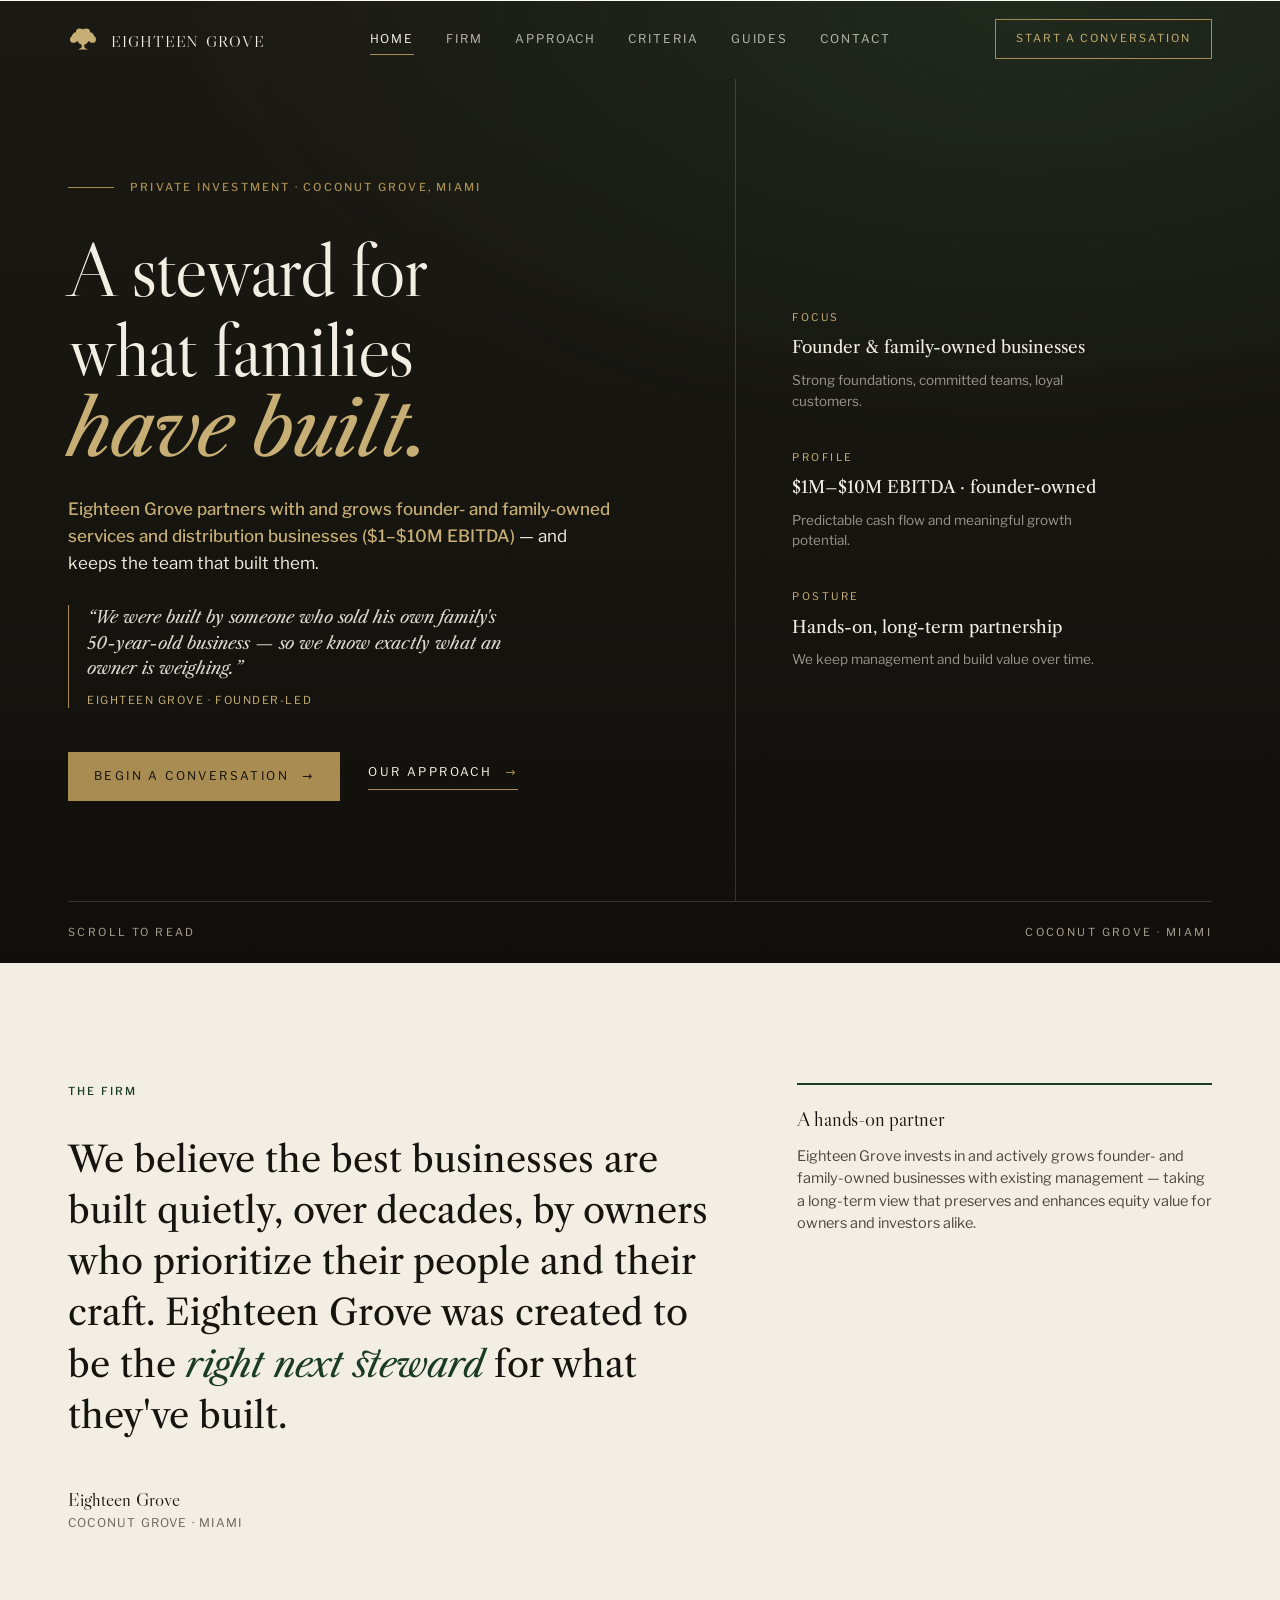
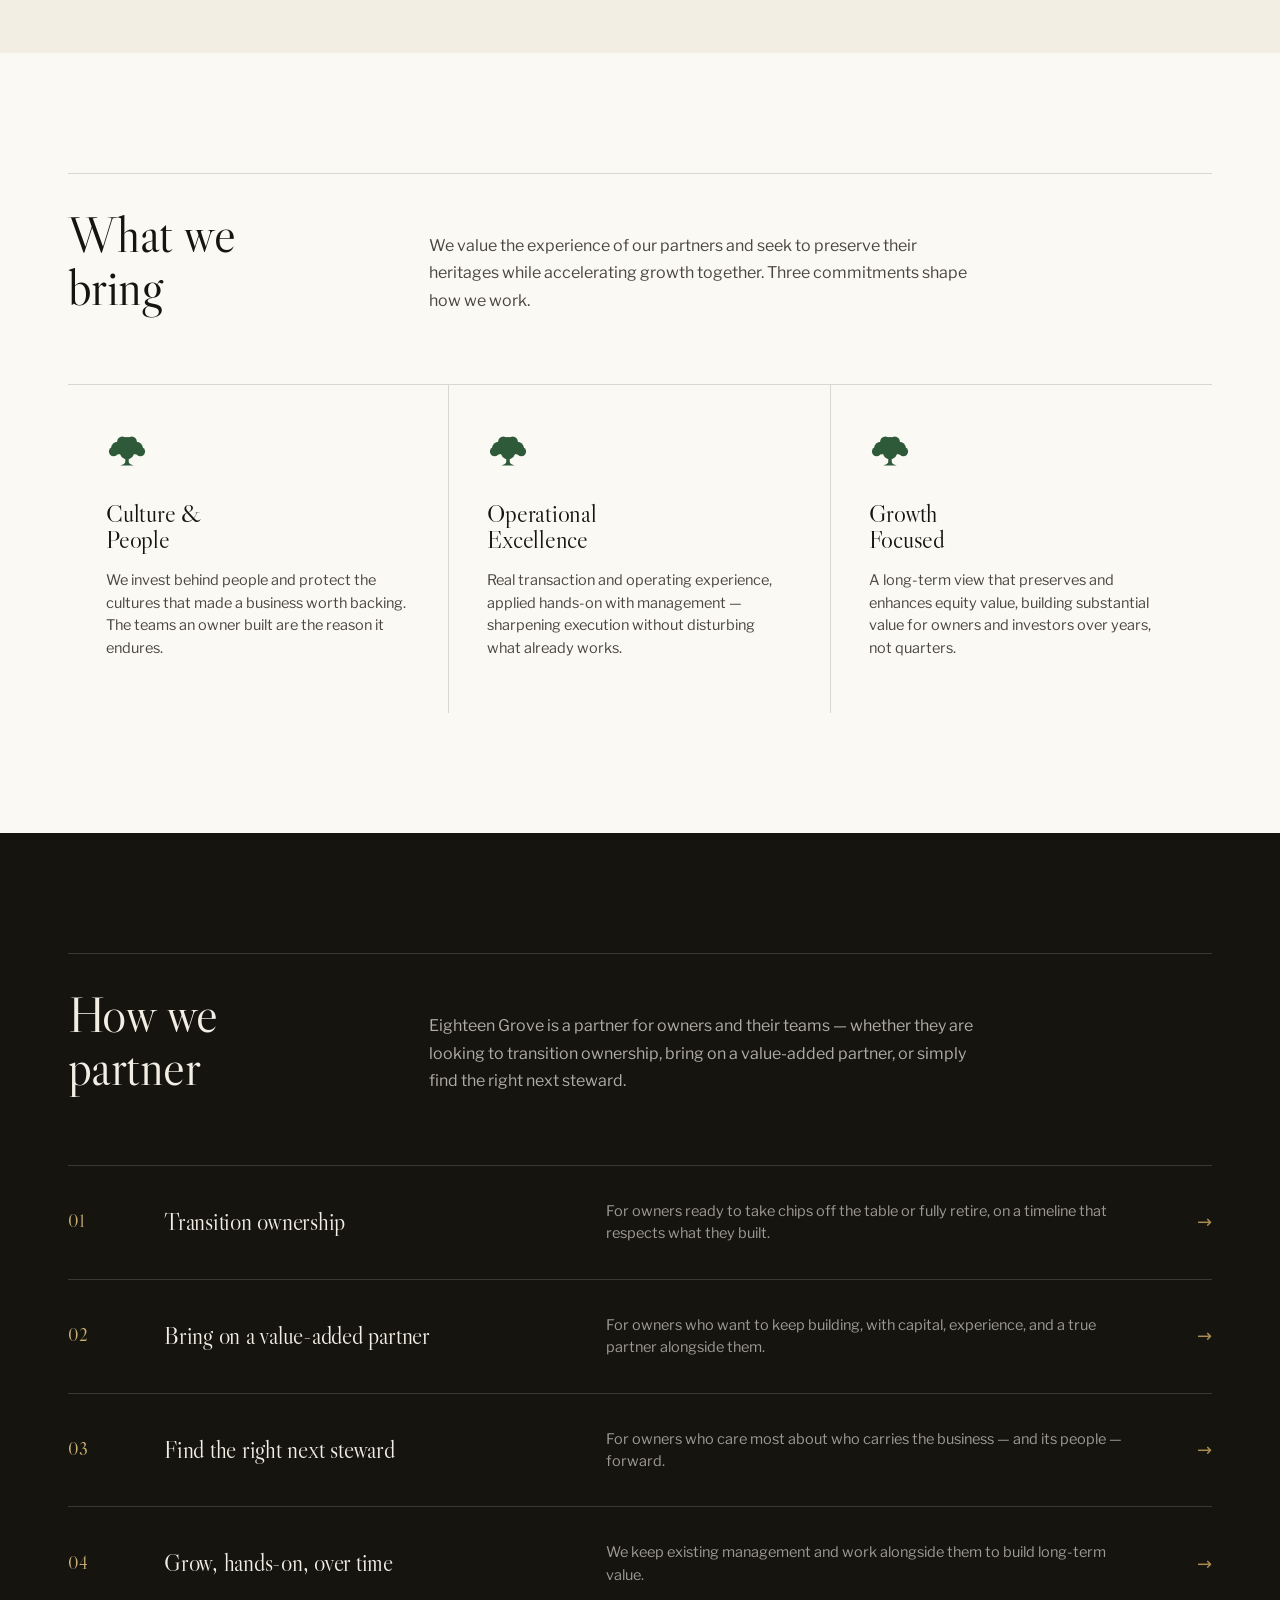
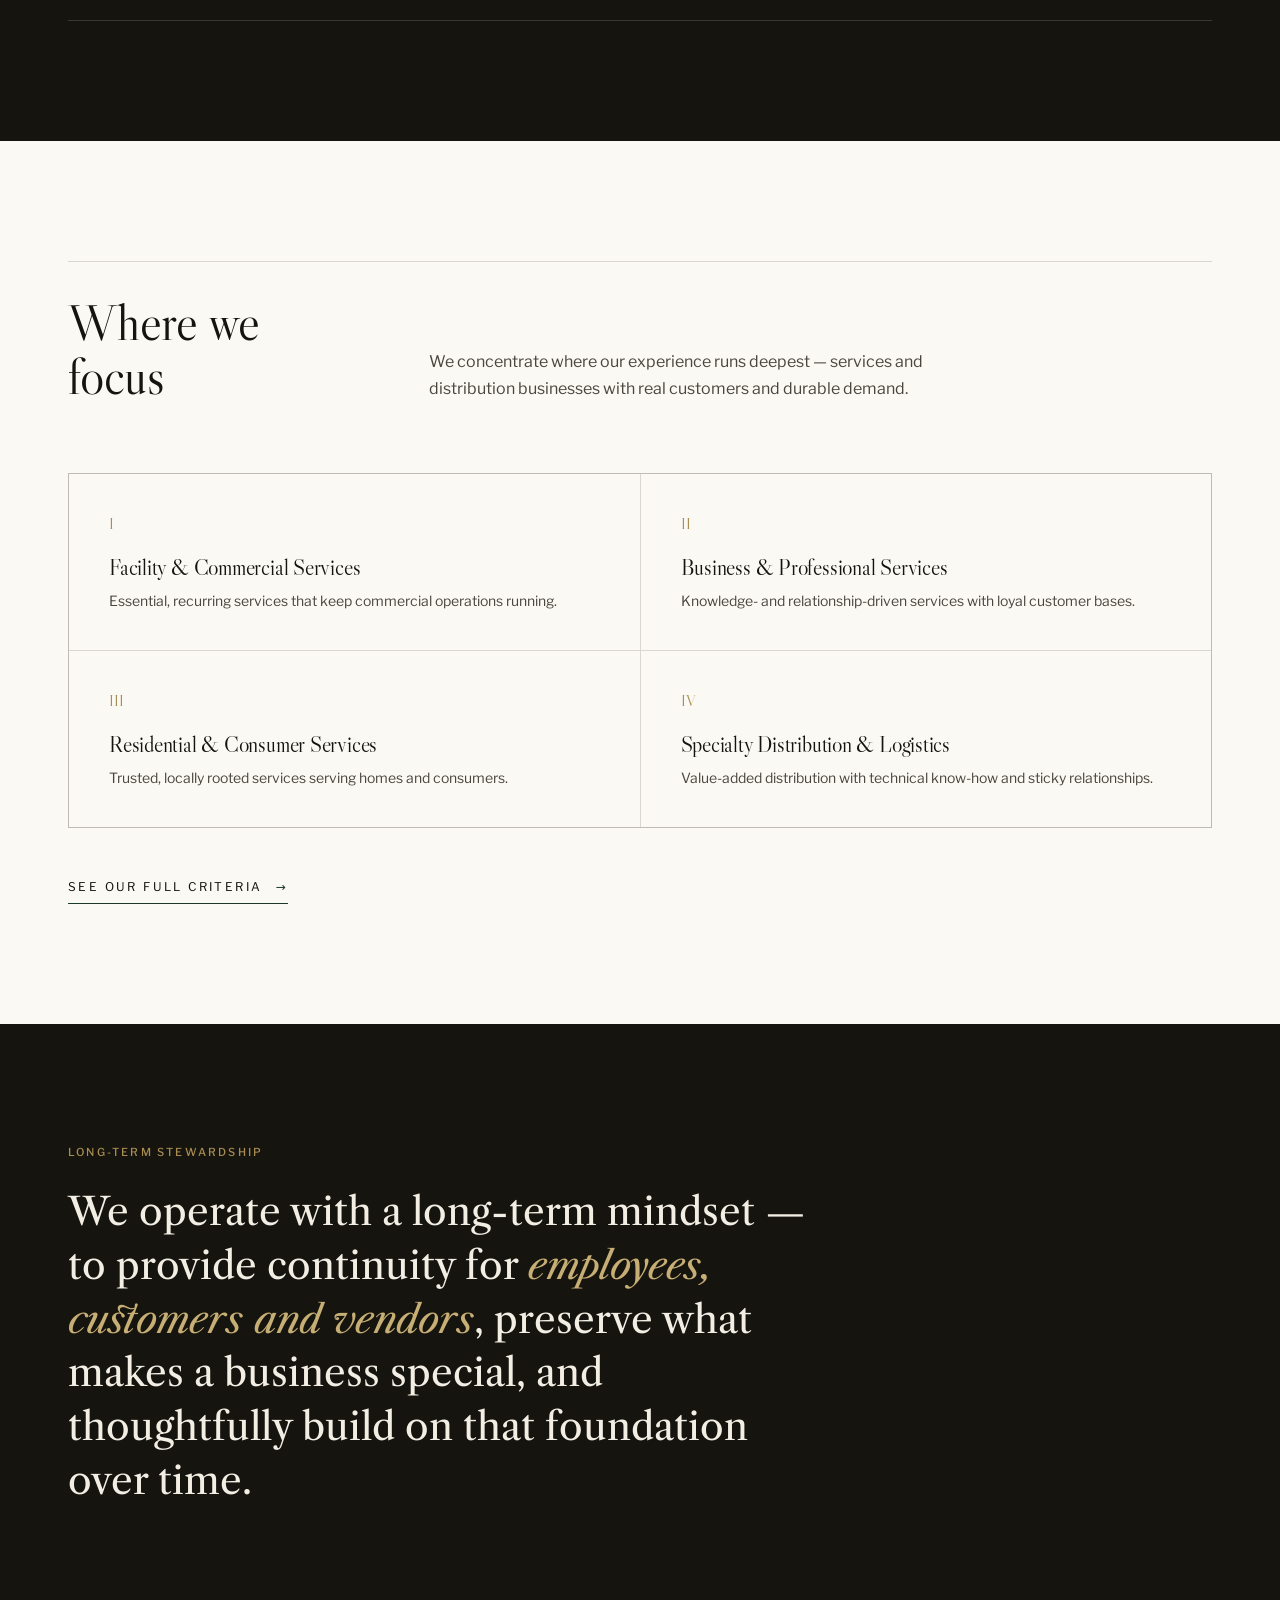
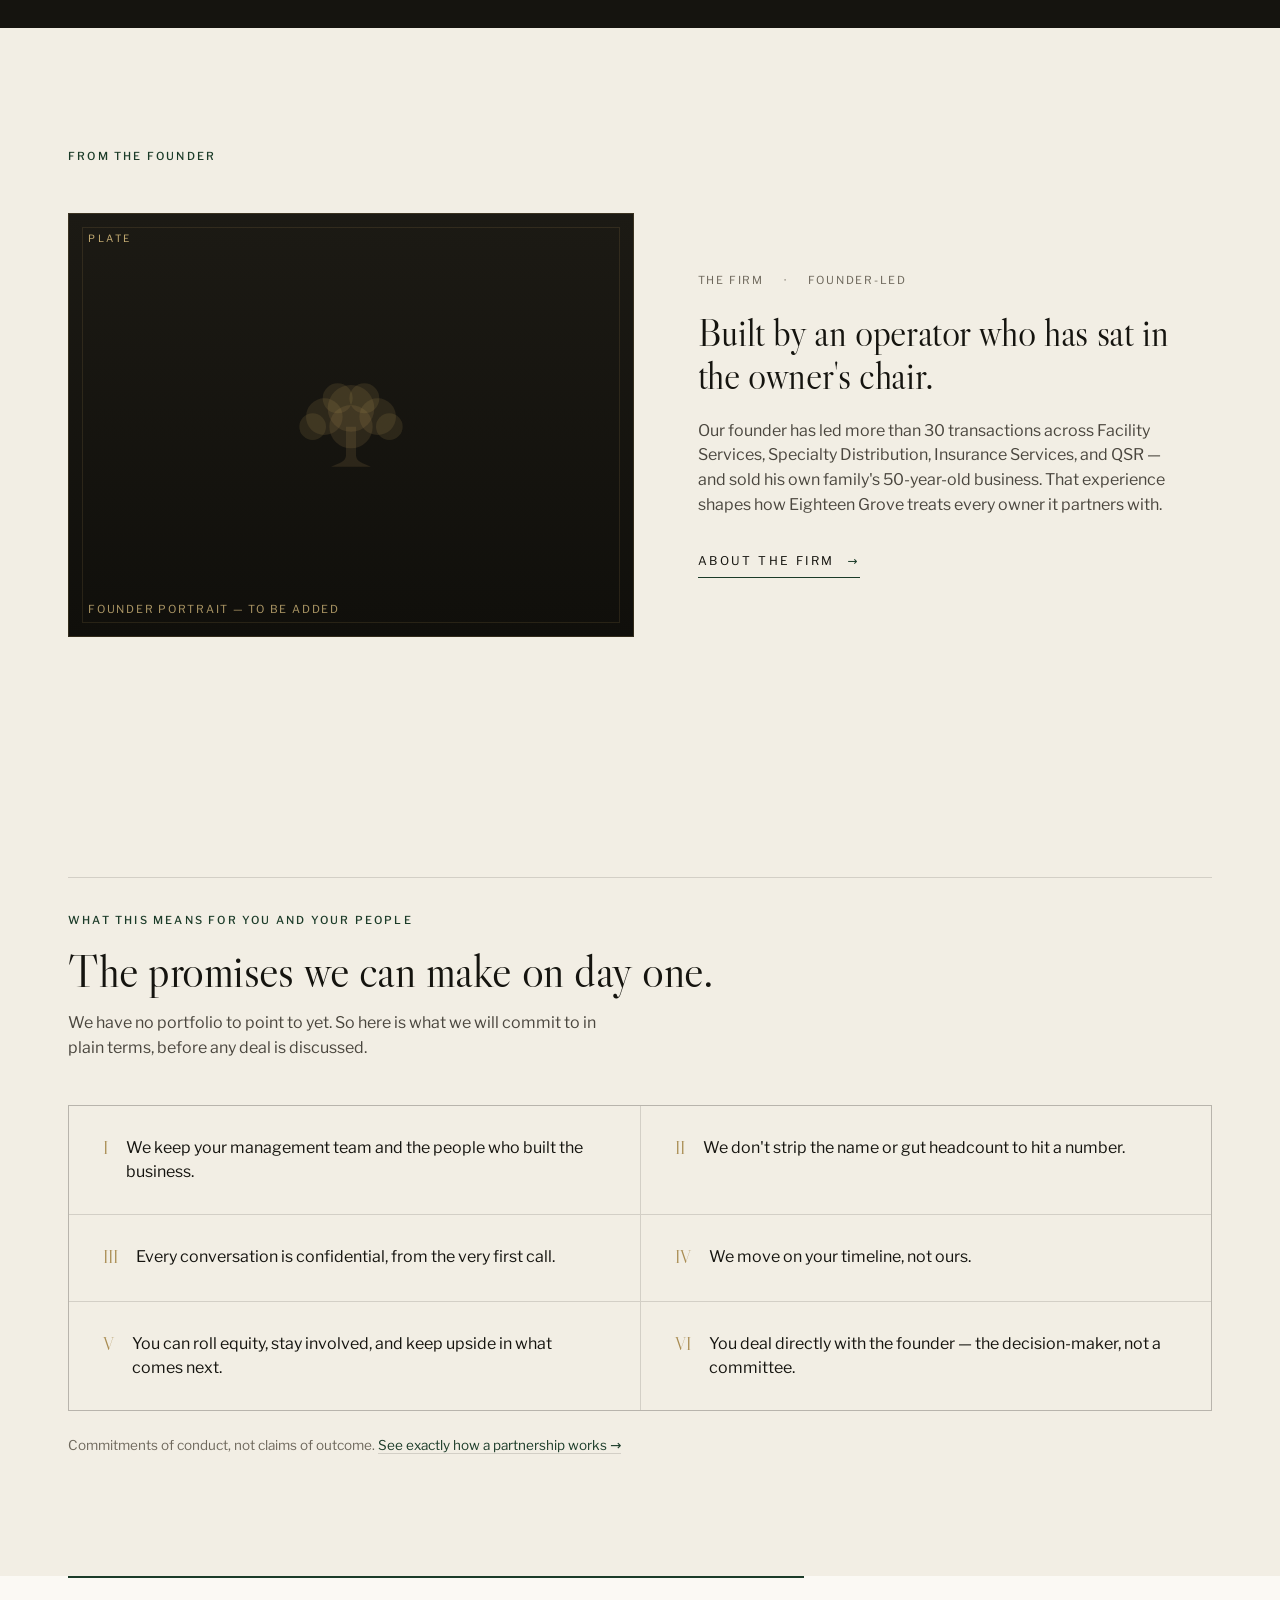
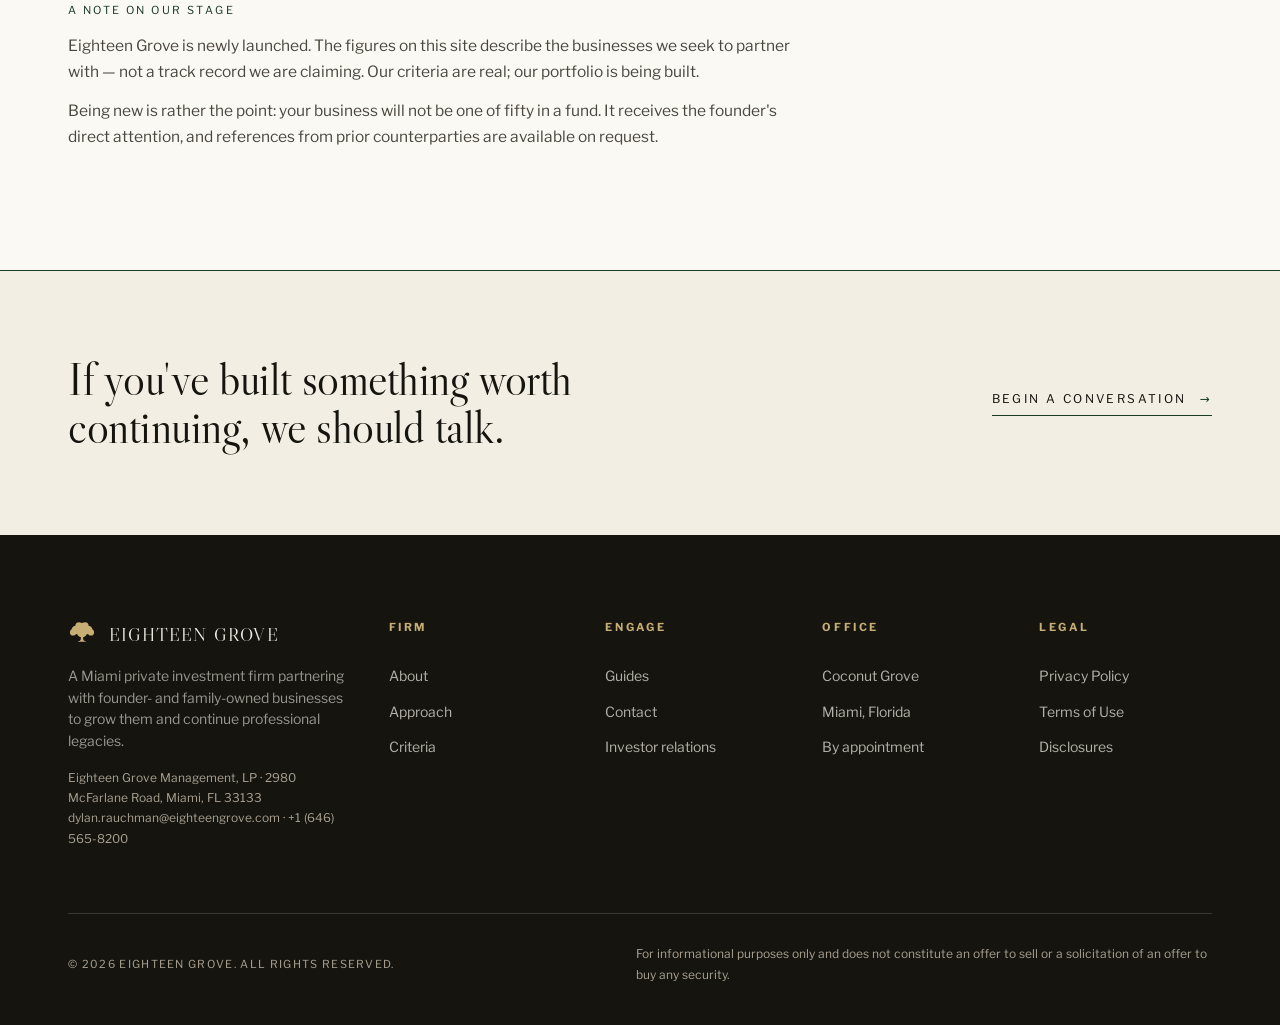
==== commit 06fb2365: "Use Dylan's real contact email" ====
--- a/18grove-01-classic.html
+++ b/18grove-01-classic.html
@@ -13,7 +13,7 @@
 <meta property="og:site_name" content="Eighteen Grove" />
 <meta name="twitter:card" content="summary_large_image" />
 <script type="application/ld+json">
-{"@context":"https://schema.org","@type":"Organization","name":"Eighteen Grove","legalName":"Eighteen Grove Management, LP","description":"Private investment firm partnering with founder- and family-owned businesses in the lower middle market.","address":{"@type":"PostalAddress","streetAddress":"2980 McFarlane Road","addressLocality":"Miami","addressRegion":"FL","postalCode":"33133","addressCountry":"US"},"email":"inquiries@eighteengrove.com","telephone":"+1-646-565-8200"}
+{"@context":"https://schema.org","@type":"Organization","name":"Eighteen Grove","legalName":"Eighteen Grove Management, LP","description":"Private investment firm partnering with founder- and family-owned businesses in the lower middle market.","address":{"@type":"PostalAddress","streetAddress":"2980 McFarlane Road","addressLocality":"Miami","addressRegion":"FL","postalCode":"33133","addressCountry":"US"},"email":"dylan.rauchman@eighteengrove.com","telephone":"+1-646-565-8200"}
 </script>
 <link rel="preconnect" href="https://fonts.googleapis.com" />
 <link rel="preconnect" href="https://fonts.gstatic.com" crossorigin />
@@ -536,7 +536,7 @@
         <div class="foot-brand">
           <div class="brand"><span class="oak"><svg><use href="#oak"/></svg></span><span class="wordmark">Eighteen Grove</span></div>
           <p>A Miami private investment firm partnering with founder- and family-owned businesses to grow them and continue professional legacies.</p>
-          <div class="addr">Eighteen Grove Management, LP · 2980 McFarlane Road, Miami, FL 33133<br>inquiries@eighteengrove.com · +1 (646) 565-8200</div>
+          <div class="addr">Eighteen Grove Management, LP · 2980 McFarlane Road, Miami, FL 33133<br>dylan.rauchman@eighteengrove.com · +1 (646) 565-8200</div>
         </div>
         <div class="foot-col"><h5>Firm</h5><a href="#firm" data-nav>About</a><a href="#approach" data-nav>Approach</a><a href="#criteria" data-nav>Criteria</a></div>
         <div class="foot-col"><h5>Engage</h5><a href="#insights" data-nav>Guides</a><a href="#contact" data-nav>Contact</a><a href="#login" data-nav>Investor relations</a></div>
@@ -686,7 +686,7 @@
       <div class="aside-card">
         <h4>Prefer to reach out directly?</h4>
         <p style="margin-bottom:24px">We respond personally to every serious enquiry, usually within a couple of business days.</p>
-        <div class="contact-block" style="margin-bottom:0;border-top:1px solid var(--rule-dark)"><div class="k">Email</div><div class="v"><a href="mailto:inquiries@eighteengrove.com">inquiries@eighteengrove.com</a></div></div>
+        <div class="contact-block" style="margin-bottom:0;border-top:1px solid var(--rule-dark)"><div class="k">Email</div><div class="v"><a href="mailto:dylan.rauchman@eighteengrove.com">dylan.rauchman@eighteengrove.com</a></div></div>
         <div class="contact-block"><div class="k">Telephone</div><div class="v"><a href="tel:+16465658200">+1 (646) 565-8200</a></div></div>
         <div class="contact-block"><div class="k">Office</div><div class="v">2980 McFarlane Road<br>Coconut Grove, Miami, FL 33133</div></div>
         <a href="#login" class="btn-line" style="color:var(--ink);border-color:var(--forest-deep);margin-top:10px" data-nav>Investor relations <span class="arr" style="color:var(--forest-deep)">→</span></a>
@@ -707,7 +707,7 @@
     <p>We collect only the information you choose to send us (for example, through the contact form or by email) and use it solely to respond to you and evaluate a potential relationship. We do not sell your information. Information you share is treated as confidential, and sensitive business information is reviewed under a non-disclosure agreement.</p>
     <h3>Terms of Use</h3>
     <p>By using this site you agree it is provided "as is" for general information. Trademarks and content are the property of Eighteen Grove Management, LP. Photography shown on this site is represented by placeholders pending production.</p>
-    <p style="margin-top:24px;font-size:13px;color:var(--muted)">Questions about these policies? Contact <a href="mailto:inquiries@eighteengrove.com" style="color:var(--forest-deep)">inquiries@eighteengrove.com</a>.</p>
+    <p style="margin-top:24px;font-size:13px;color:var(--muted)">Questions about these policies? Contact <a href="mailto:dylan.rauchman@eighteengrove.com" style="color:var(--forest-deep)">dylan.rauchman@eighteengrove.com</a>.</p>
   </div></div></section>
   <footer class="site"><div class="wrap"><div class="foot-grid"><div class="foot-brand"><div class="brand"><span class="oak"><svg><use href="#oak"/></svg></span><span class="wordmark">Eighteen Grove</span></div><p>Eighteen Grove Management, LP · Coconut Grove, Miami.</p></div><div class="foot-col"><h5>Firm</h5><a href="#firm" data-nav>About</a><a href="#approach" data-nav>Approach</a></div><div class="foot-col"><h5>Engage</h5><a href="#contact" data-nav>Contact</a><a href="#login" data-nav>Investor relations</a></div><div class="foot-col"><h5>Office</h5><a>Coconut Grove, Miami</a></div><div class="foot-col"><h5>Legal</h5><a href="#legal" data-nav>Disclosures</a></div></div><div class="foot-bottom"><span>© 2026 Eighteen Grove.</span><span class="disc">For informational purposes only.</span></div></div></footer>
 </main>
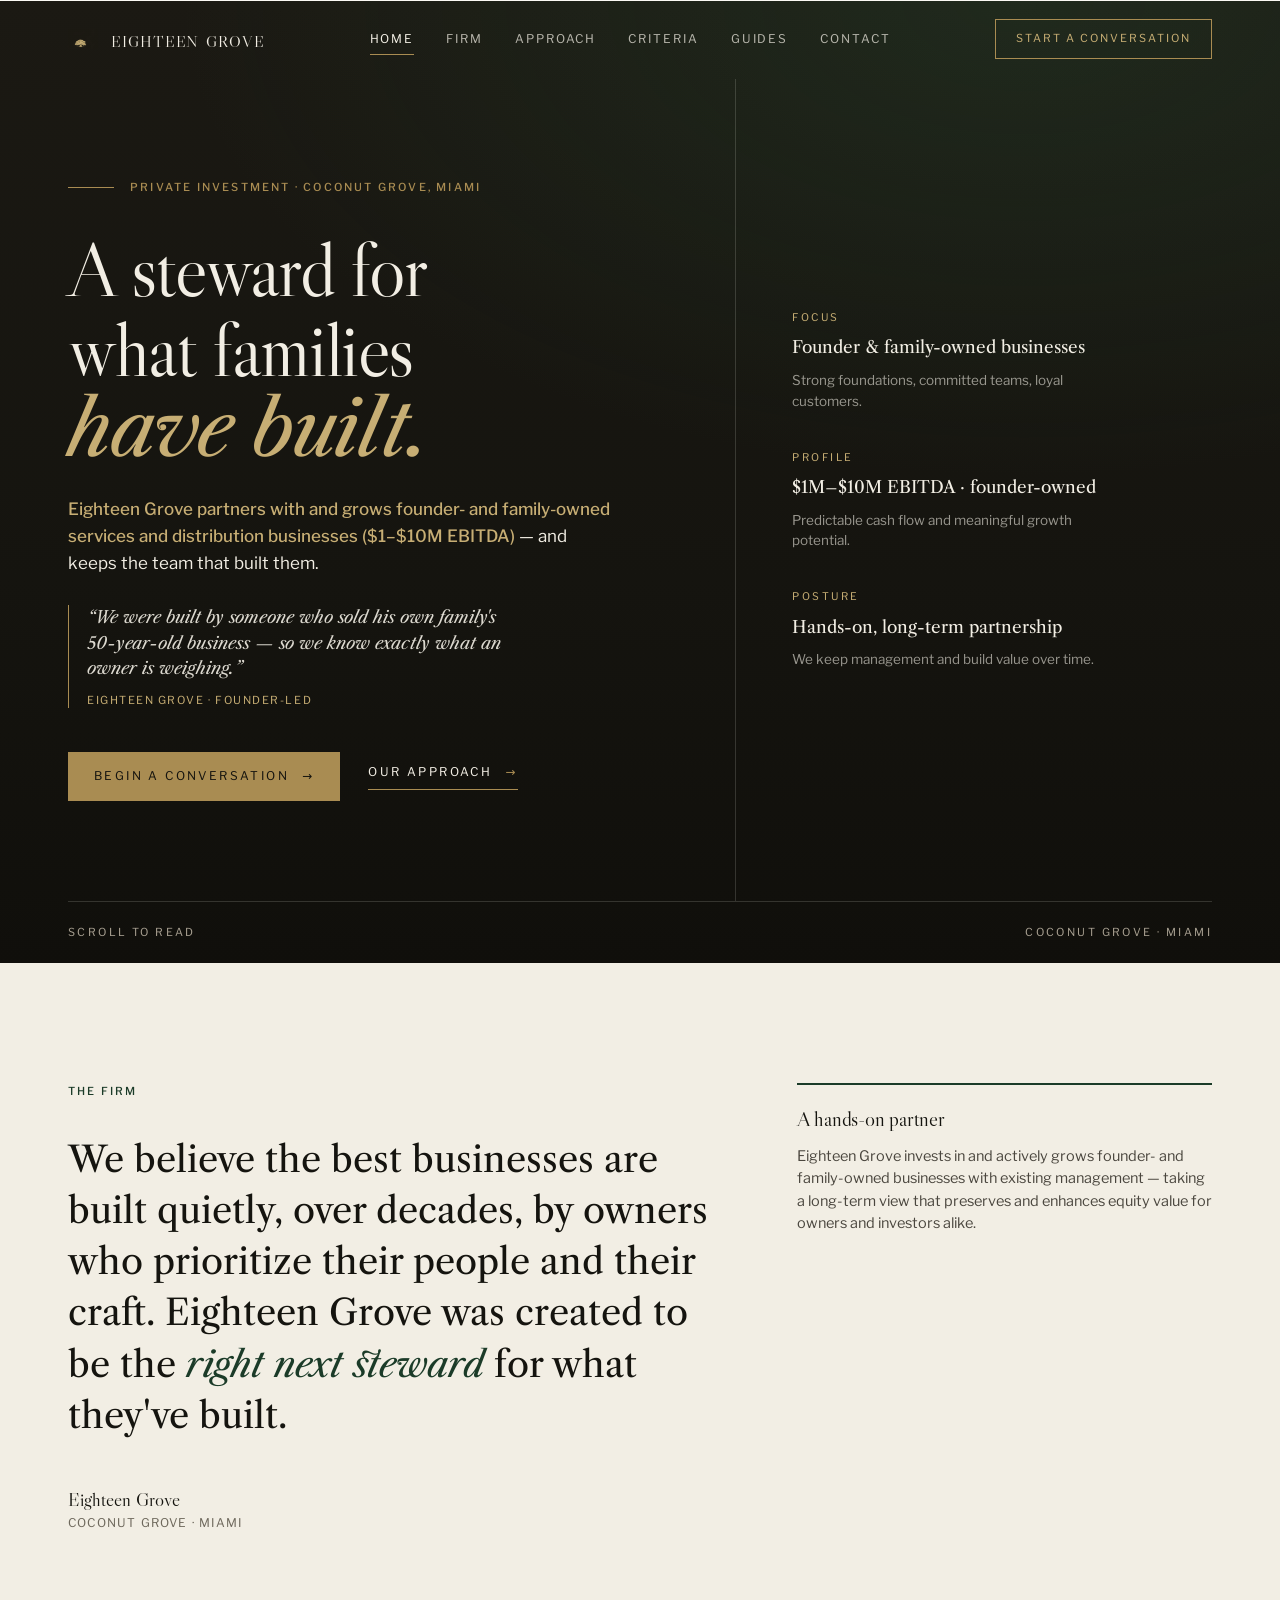
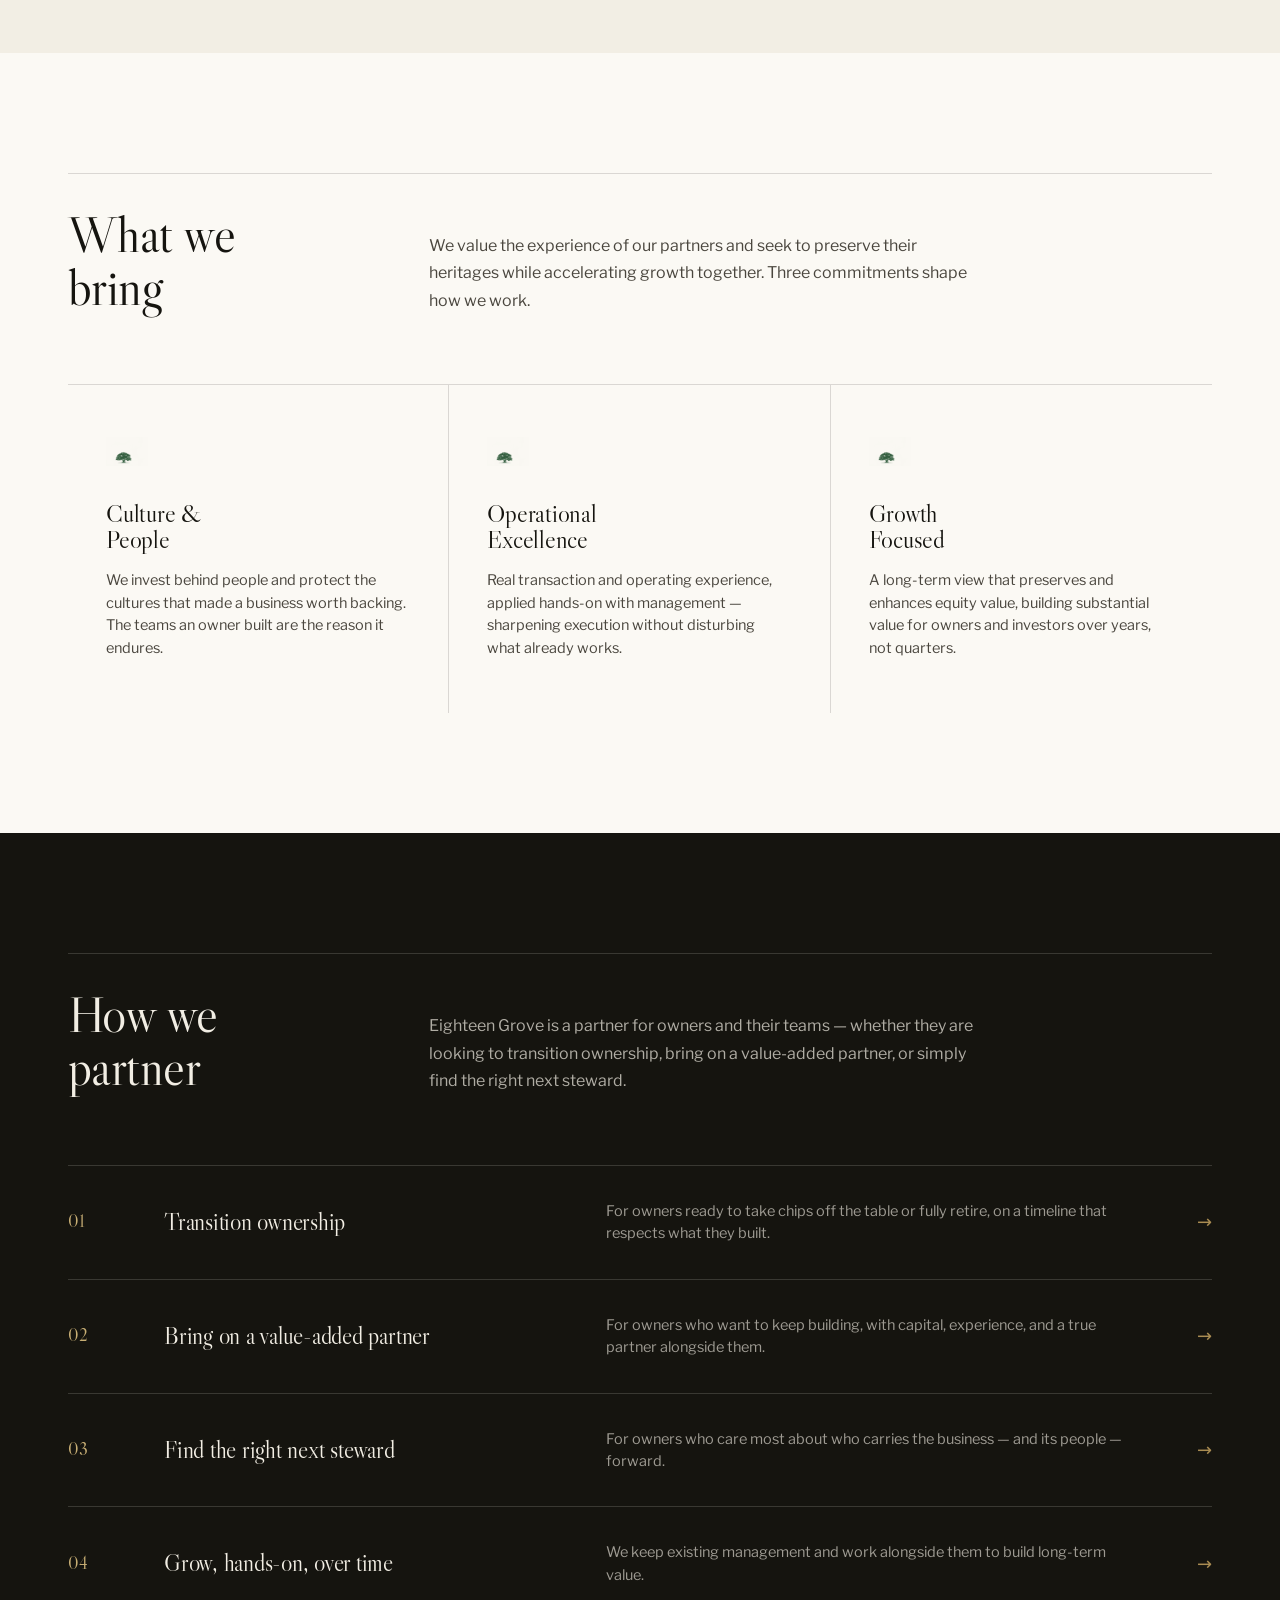
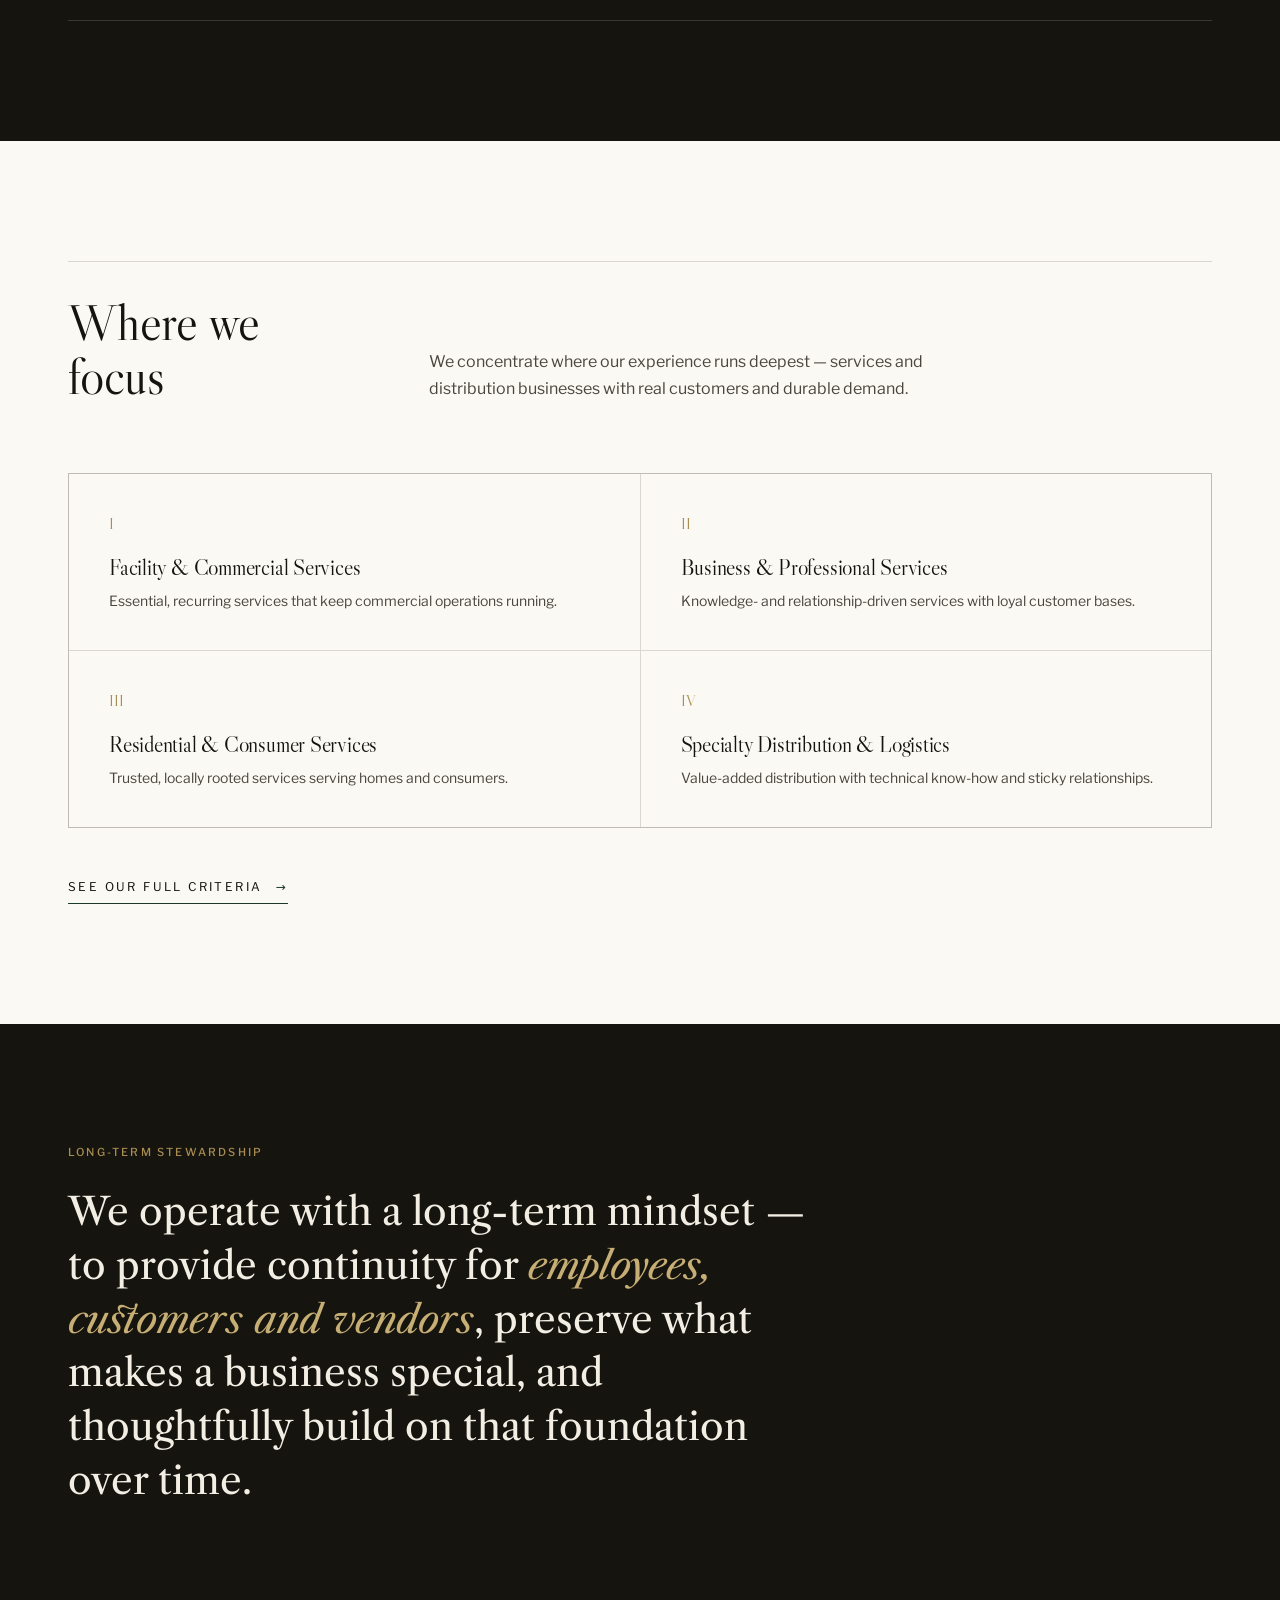
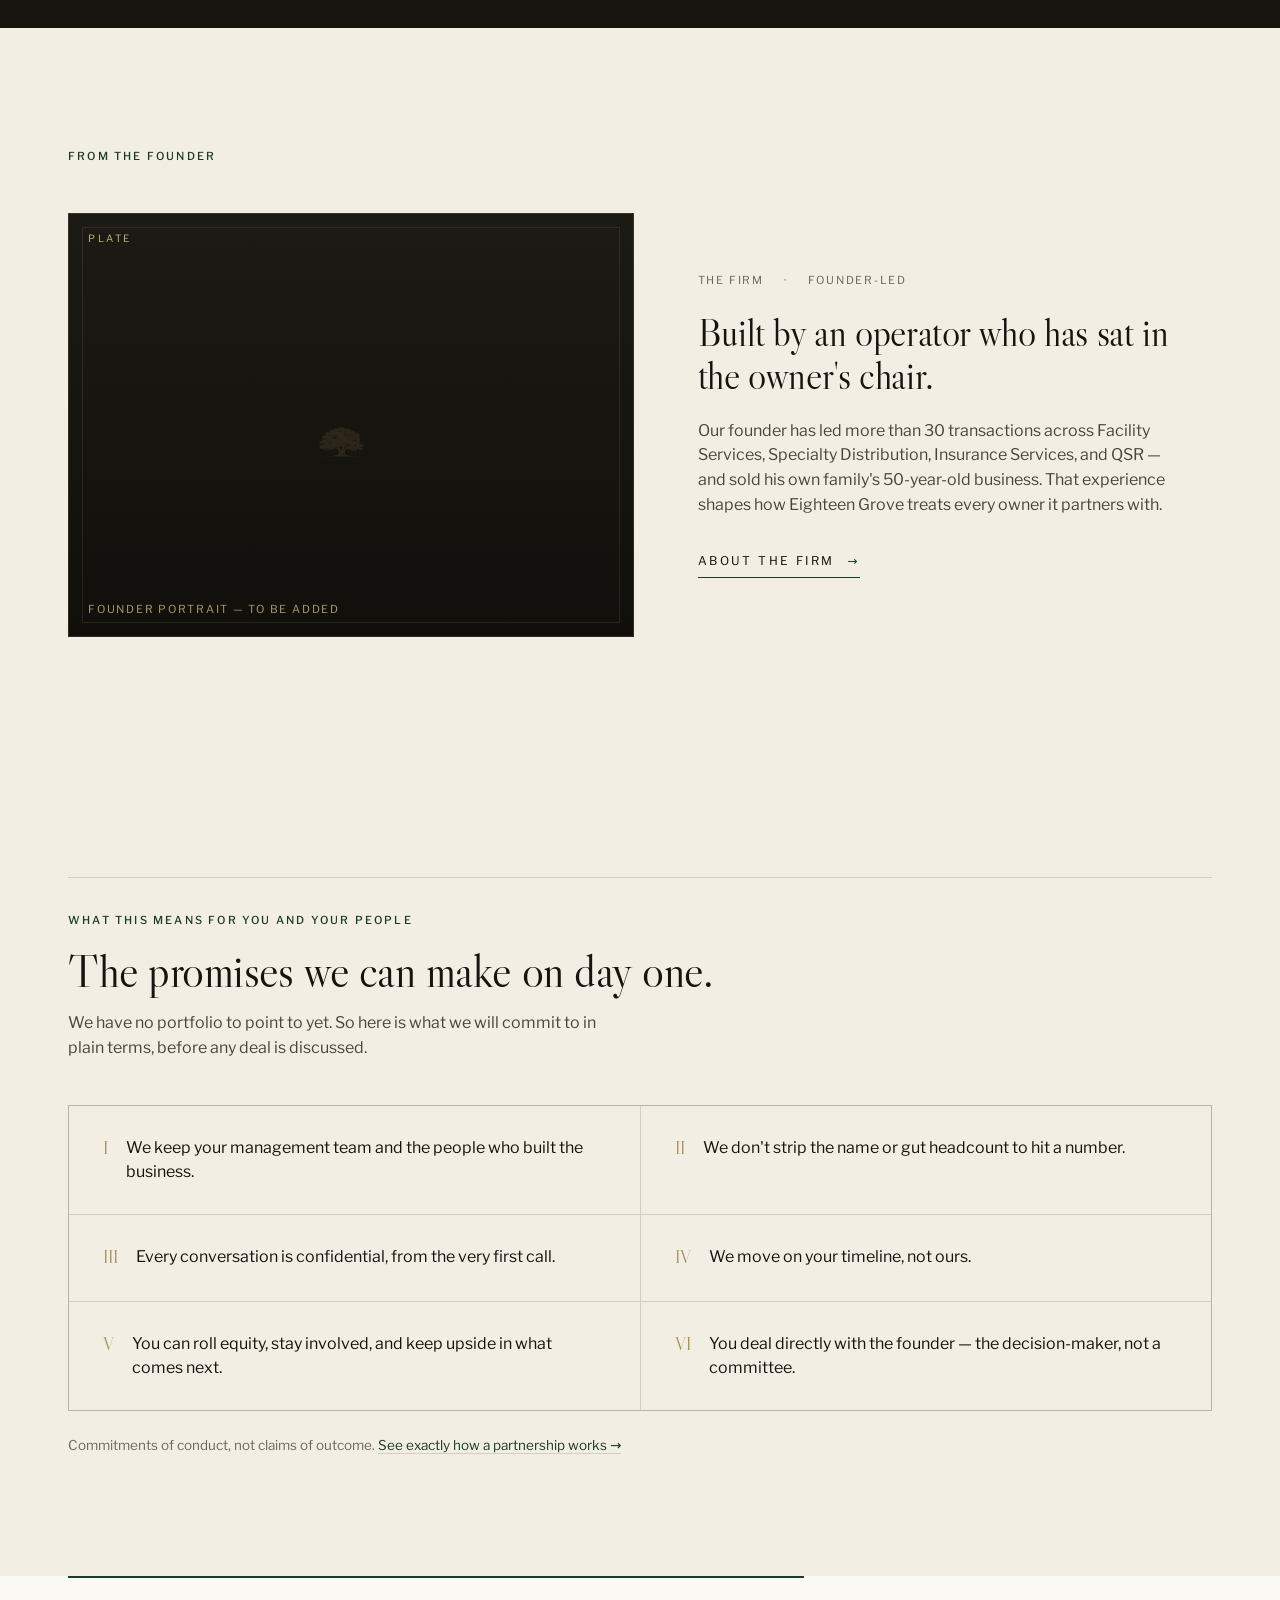
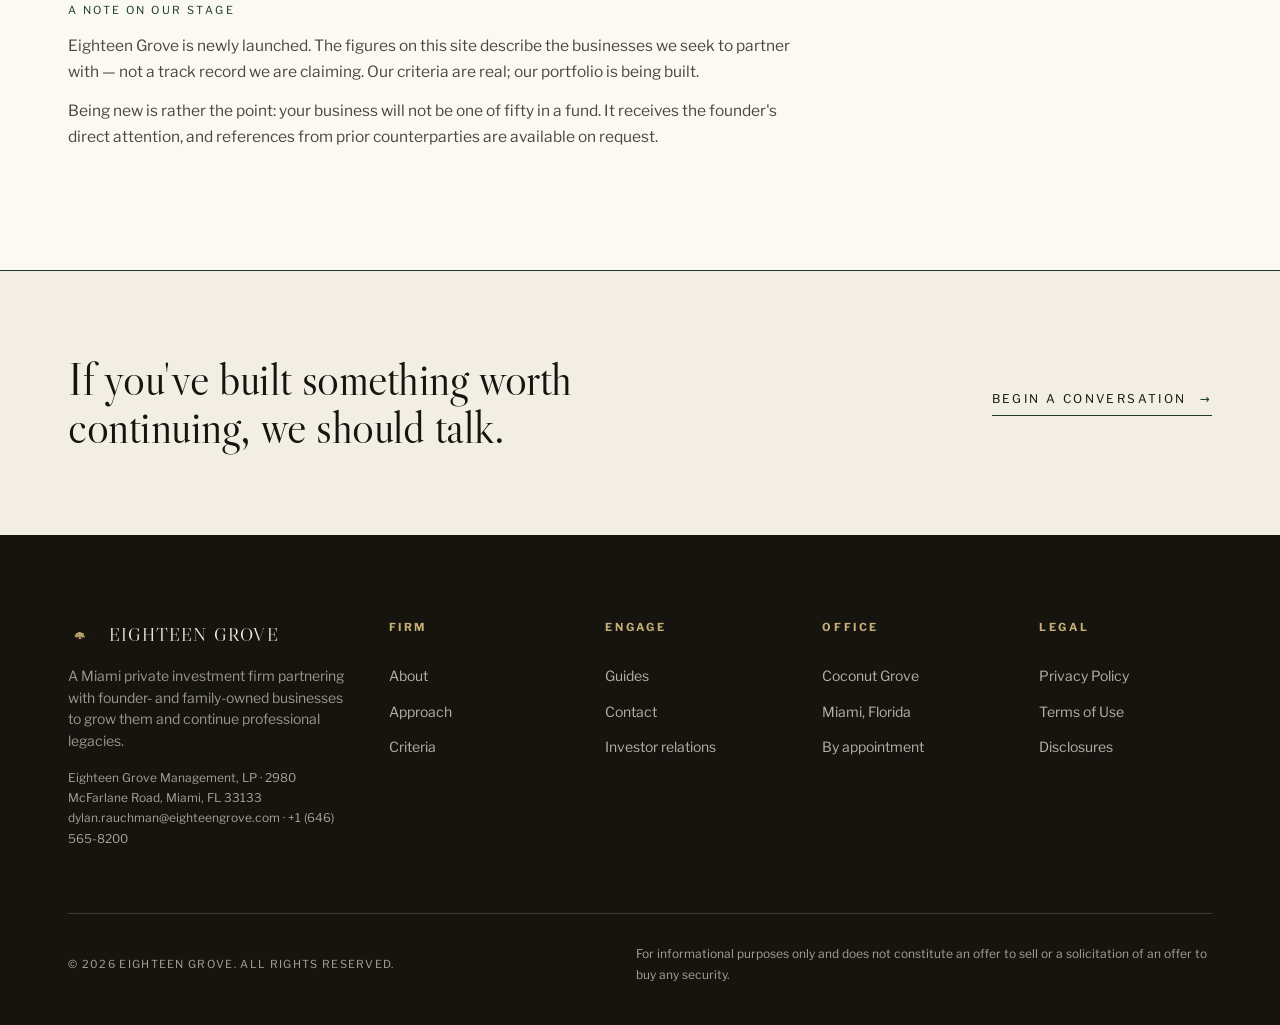
==== commit d9d49b4e: "Use Dylan's real oak mark (extracted from logo sheet) via CSS mask" ====
--- a/18grove-01-classic.html
+++ b/18grove-01-classic.html
@@ -52,8 +52,8 @@
   .hero :focus-visible,.band :focus-visible,.page-hero :focus-visible,.login-left :focus-visible{outline-color:var(--brass)}
 
   /* OAK + WORDMARK */
-  .oak{display:inline-block;vertical-align:middle}
-  .oak svg{display:block;width:100%;height:100%}
+  .oak{display:inline-block;vertical-align:middle;background-color:currentColor;-webkit-mask:url(assets/oak-green.png) center/contain no-repeat;mask:url(assets/oak-green.png) center/contain no-repeat}
+  .oak svg{display:none}
   .wordmark{font-family:var(--serif);font-variant:small-caps;text-transform:lowercase;letter-spacing:.04em;line-height:1}
 
   /* NAV */
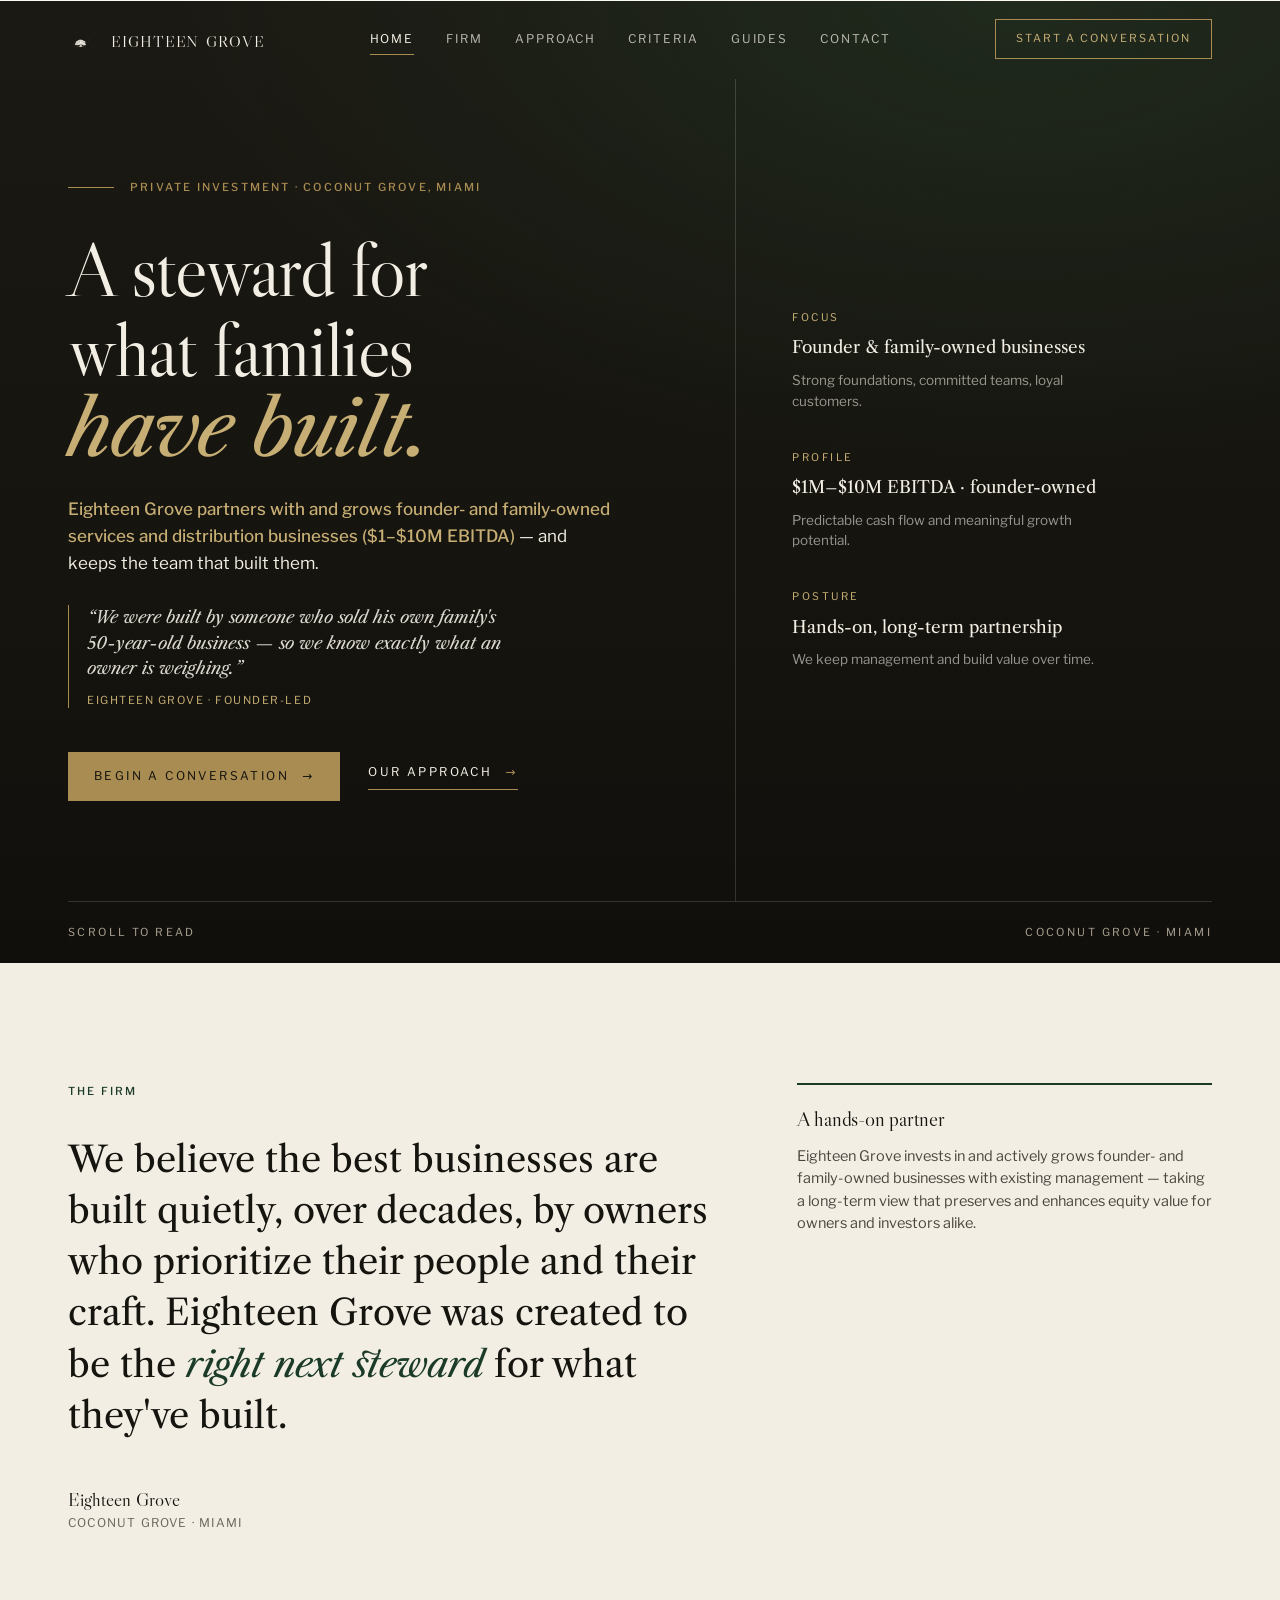
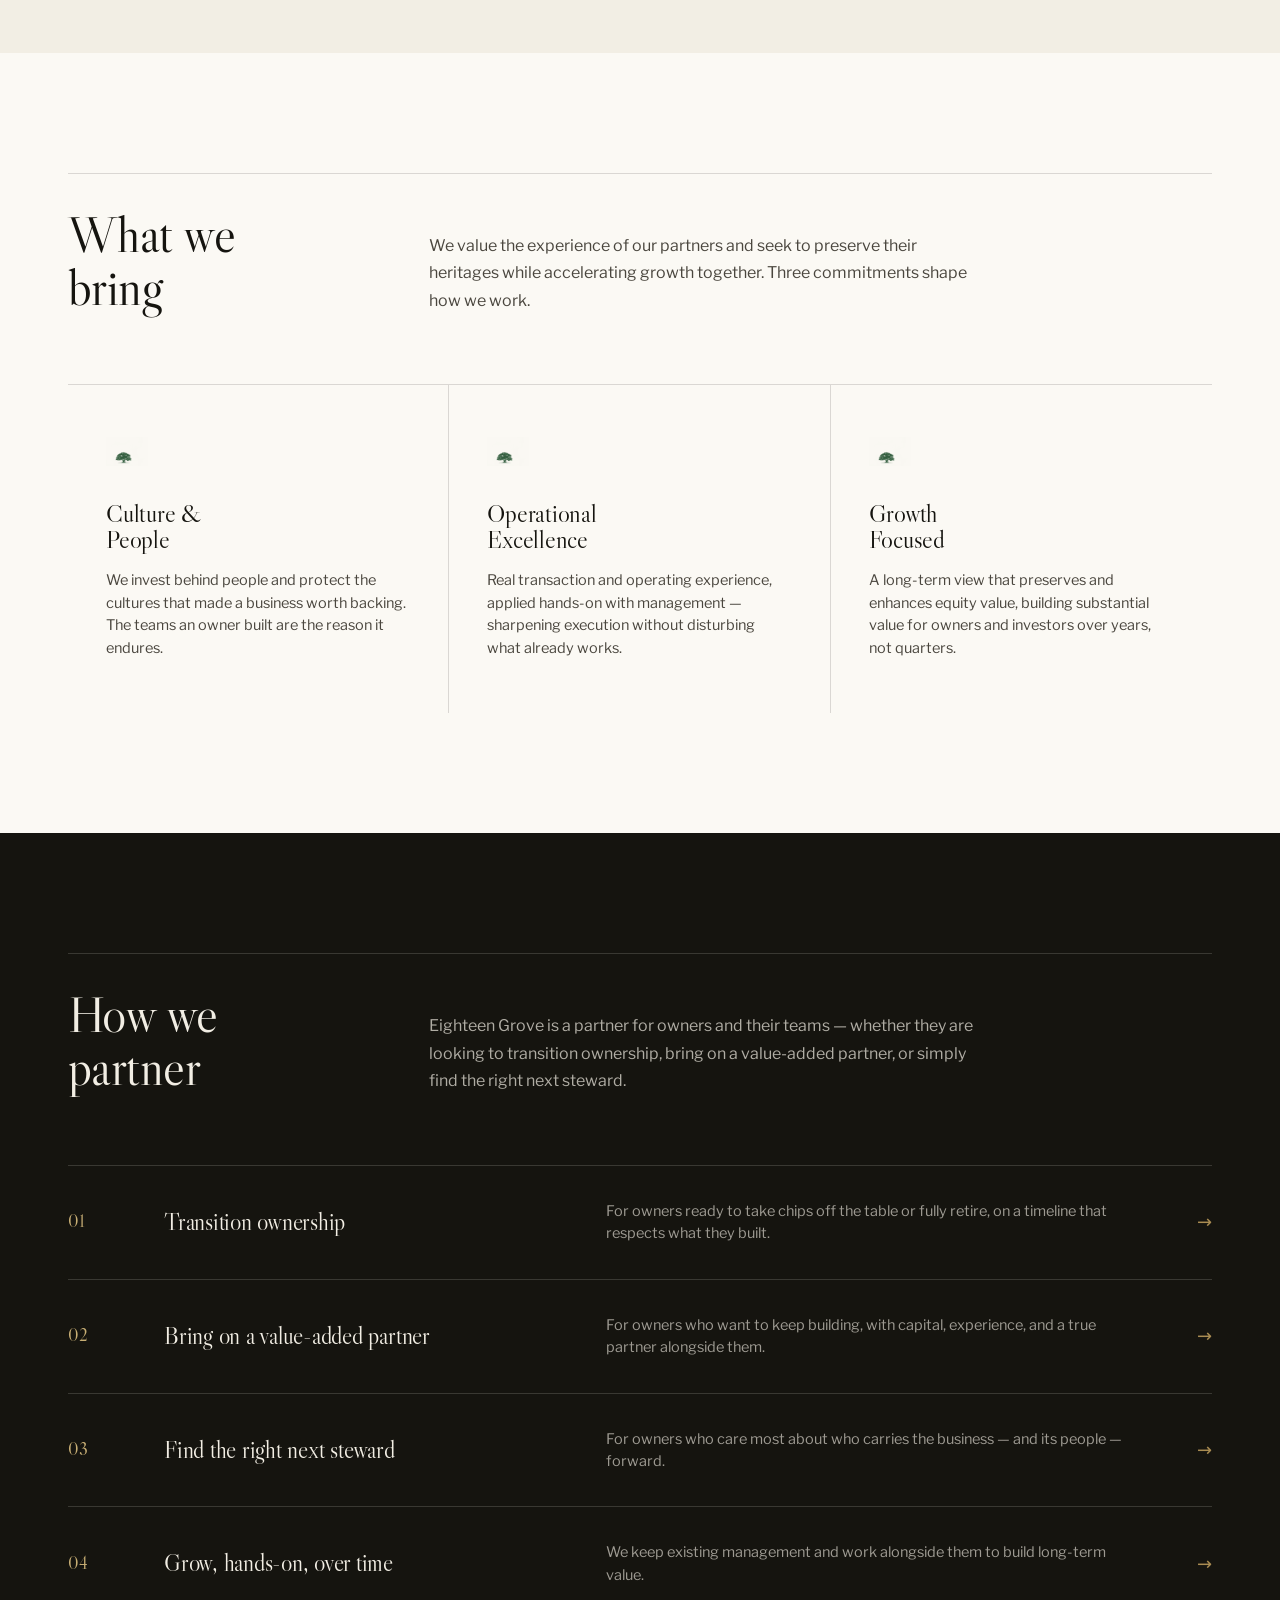
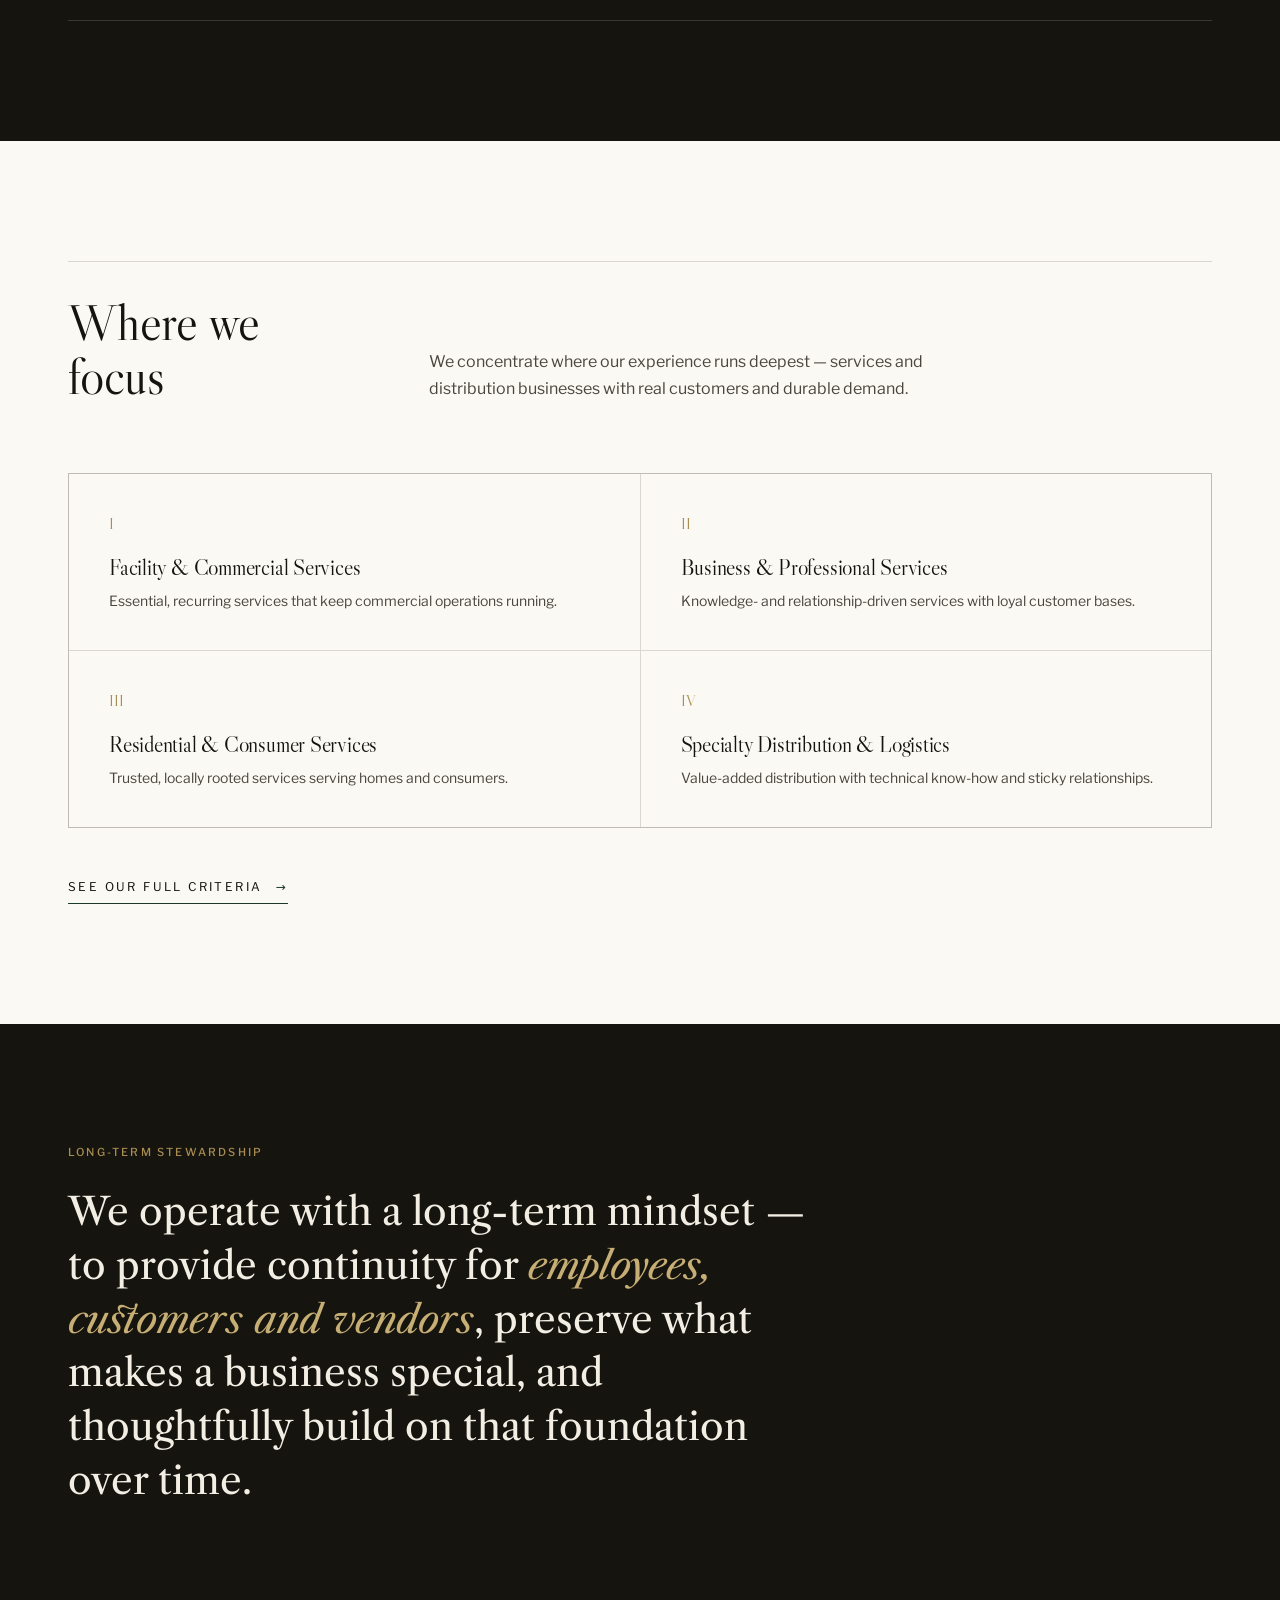
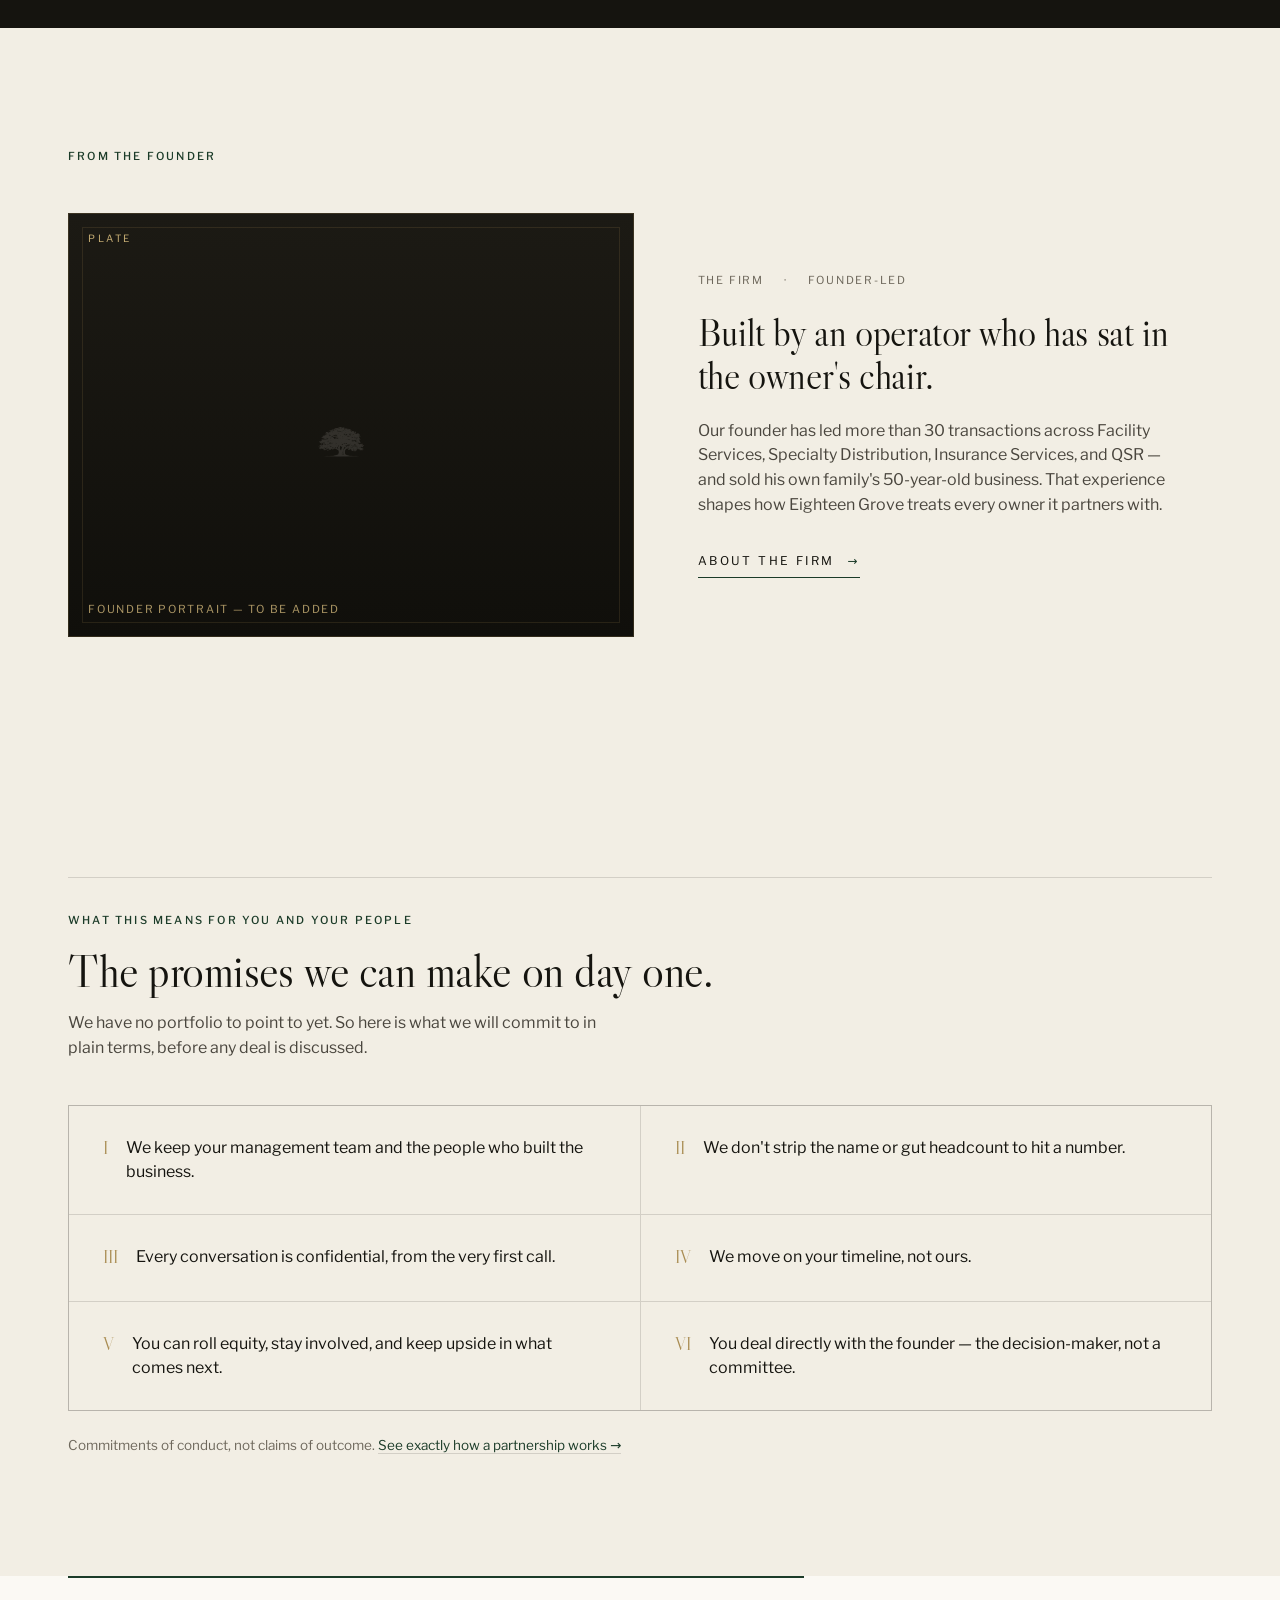
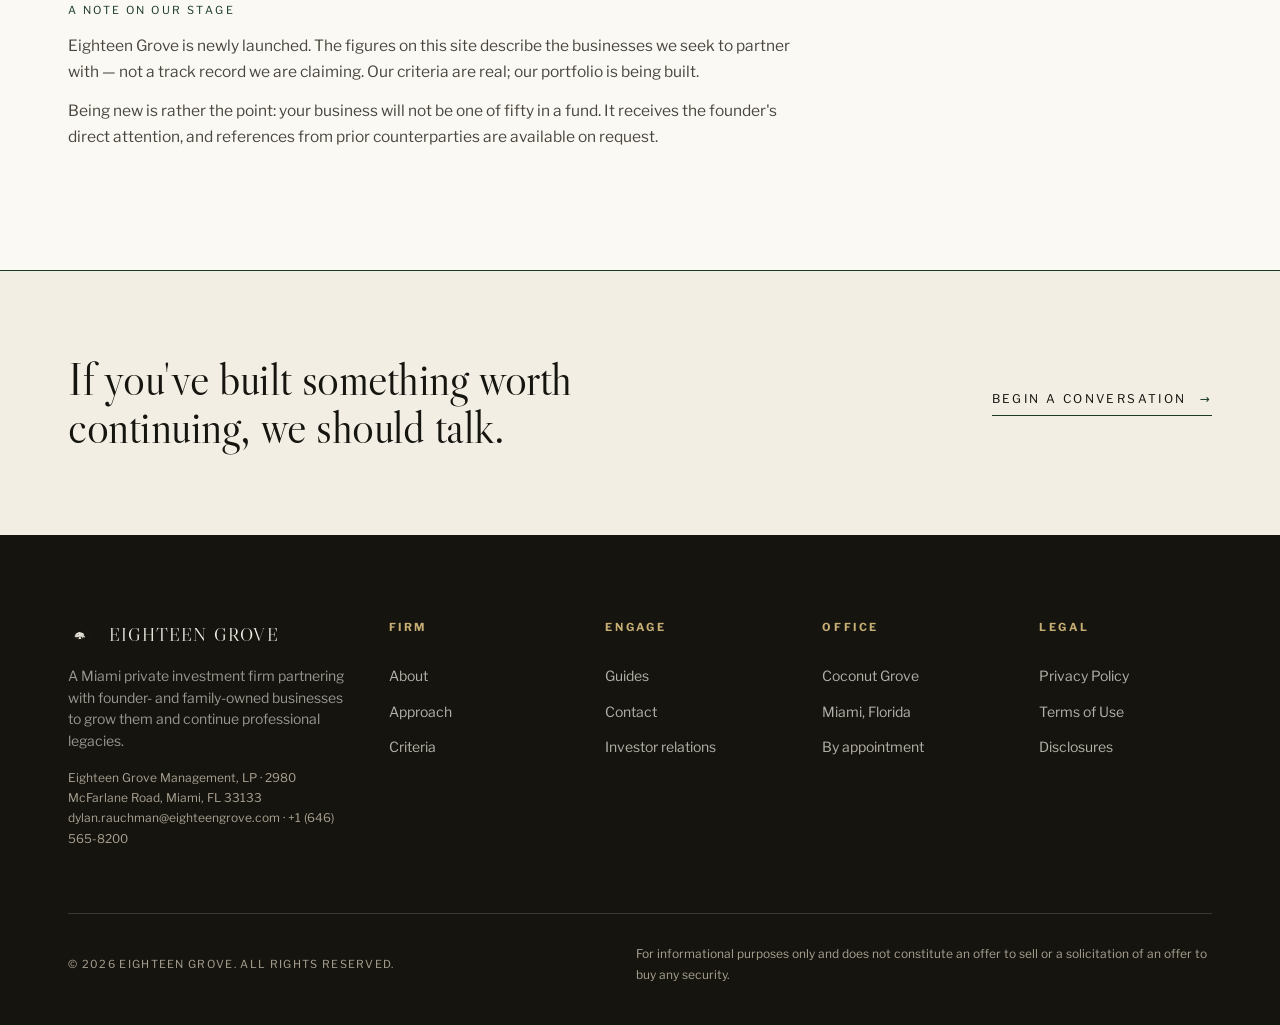
==== commit 98be3104: "Lock oak mark to brand colors (green on light, reversed-white on dark)" ====
--- a/18grove-01-classic.html
+++ b/18grove-01-classic.html
@@ -61,7 +61,7 @@
   body[data-scrolled="1"] header.nav{background:rgba(21,20,15,0.97);border-bottom:1px solid var(--rule);backdrop-filter:saturate(120%) blur(2px)}
   .nav-inner{display:flex;align-items:center;justify-content:space-between;height:78px}
   .brand{display:flex;align-items:center;gap:13px;color:var(--cream)}
-  .brand .oak{width:30px;height:28px;color:var(--brass-soft)}
+  .brand .oak{width:30px;height:28px;color:var(--cream)}
   .brand .wordmark{font-size:23px;color:var(--cream)}
   nav.links{display:flex;align-items:center;gap:32px}
   nav.links a{font-size:12px;letter-spacing:.16em;text-transform:uppercase;font-weight:400;color:rgba(242,238,228,.72);position:relative;padding:4px 0;transition:color .25s}
@@ -154,7 +154,7 @@
   /* founder feature */
   .insight-feature{display:grid;grid-template-columns:1.1fr 1fr;gap:64px;align-items:center}
   .plate{aspect-ratio:4/3;background:linear-gradient(180deg,#1C1A14 0%,#100F0B 100%);position:relative;overflow:hidden;box-shadow:inset 0 0 0 1px rgba(169,140,82,.22);display:flex;align-items:center;justify-content:center}
-  .plate .oak{width:120px;height:112px;color:rgba(169,140,82,.16)}
+  .plate .oak{width:120px;height:112px;color:rgba(242,238,228,.13)}
   .plate::after{content:"";position:absolute;inset:14px;border:1px solid rgba(169,140,82,.16)}
   .plate::before{content:"Plate";position:absolute;top:18px;left:20px;font-size:10px;letter-spacing:.26em;text-transform:uppercase;color:var(--brass-soft);z-index:2}
   .plate .cap{position:absolute;bottom:20px;left:20px;right:20px;font-size:11px;letter-spacing:.16em;text-transform:uppercase;color:rgba(199,174,116,.85);z-index:2;line-height:1.5}
@@ -173,7 +173,7 @@
   footer.site{background:var(--ink);color:var(--cream);padding:84px 0 40px}
   .foot-grid{display:grid;grid-template-columns:1.6fr 1fr 1fr 1fr 1fr;gap:44px;padding-bottom:64px;border-bottom:1px solid var(--rule)}
   .foot-brand .brand{margin-bottom:20px}
-  .foot-brand .brand .oak{width:28px;height:26px;color:var(--brass-soft)}
+  .foot-brand .brand .oak{width:28px;height:26px;color:var(--cream)}
   .foot-brand .brand .wordmark{font-size:26px;color:var(--cream)}
   .foot-brand p{font-size:14px;color:rgba(242,238,228,.6);max-width:24em}
   .foot-brand .addr{font-size:12px;color:var(--muted-dark);margin-top:16px;line-height:1.7}
@@ -217,7 +217,7 @@
   .login-left::before{content:"";position:absolute;inset:0;background:radial-gradient(100% 90% at 20% 10%, rgba(46,90,58,0.3), transparent 55%),linear-gradient(160deg,#1C1A13,#100F0B)}
   .login-left .oak-bg{position:absolute;right:-6%;bottom:-8%;width:300px;height:280px;color:rgba(242,238,228,.05);z-index:1}
   .login-left>.brand,.login-left>div,.login-left>.login-meta{position:relative;z-index:2}
-  .login-left .brand .oak{width:28px;height:26px;color:var(--brass-soft)}
+  .login-left .brand .oak{width:28px;height:26px;color:var(--cream)}
   .login-left .brand .wordmark{font-size:21px;color:var(--cream)}
   .login-quote{font-family:var(--serif-text);font-size:clamp(24px,2.8vw,34px);line-height:1.42;max-width:16em;color:var(--cream)}
   .login-quote em{font-style:italic;color:var(--brass-soft)}
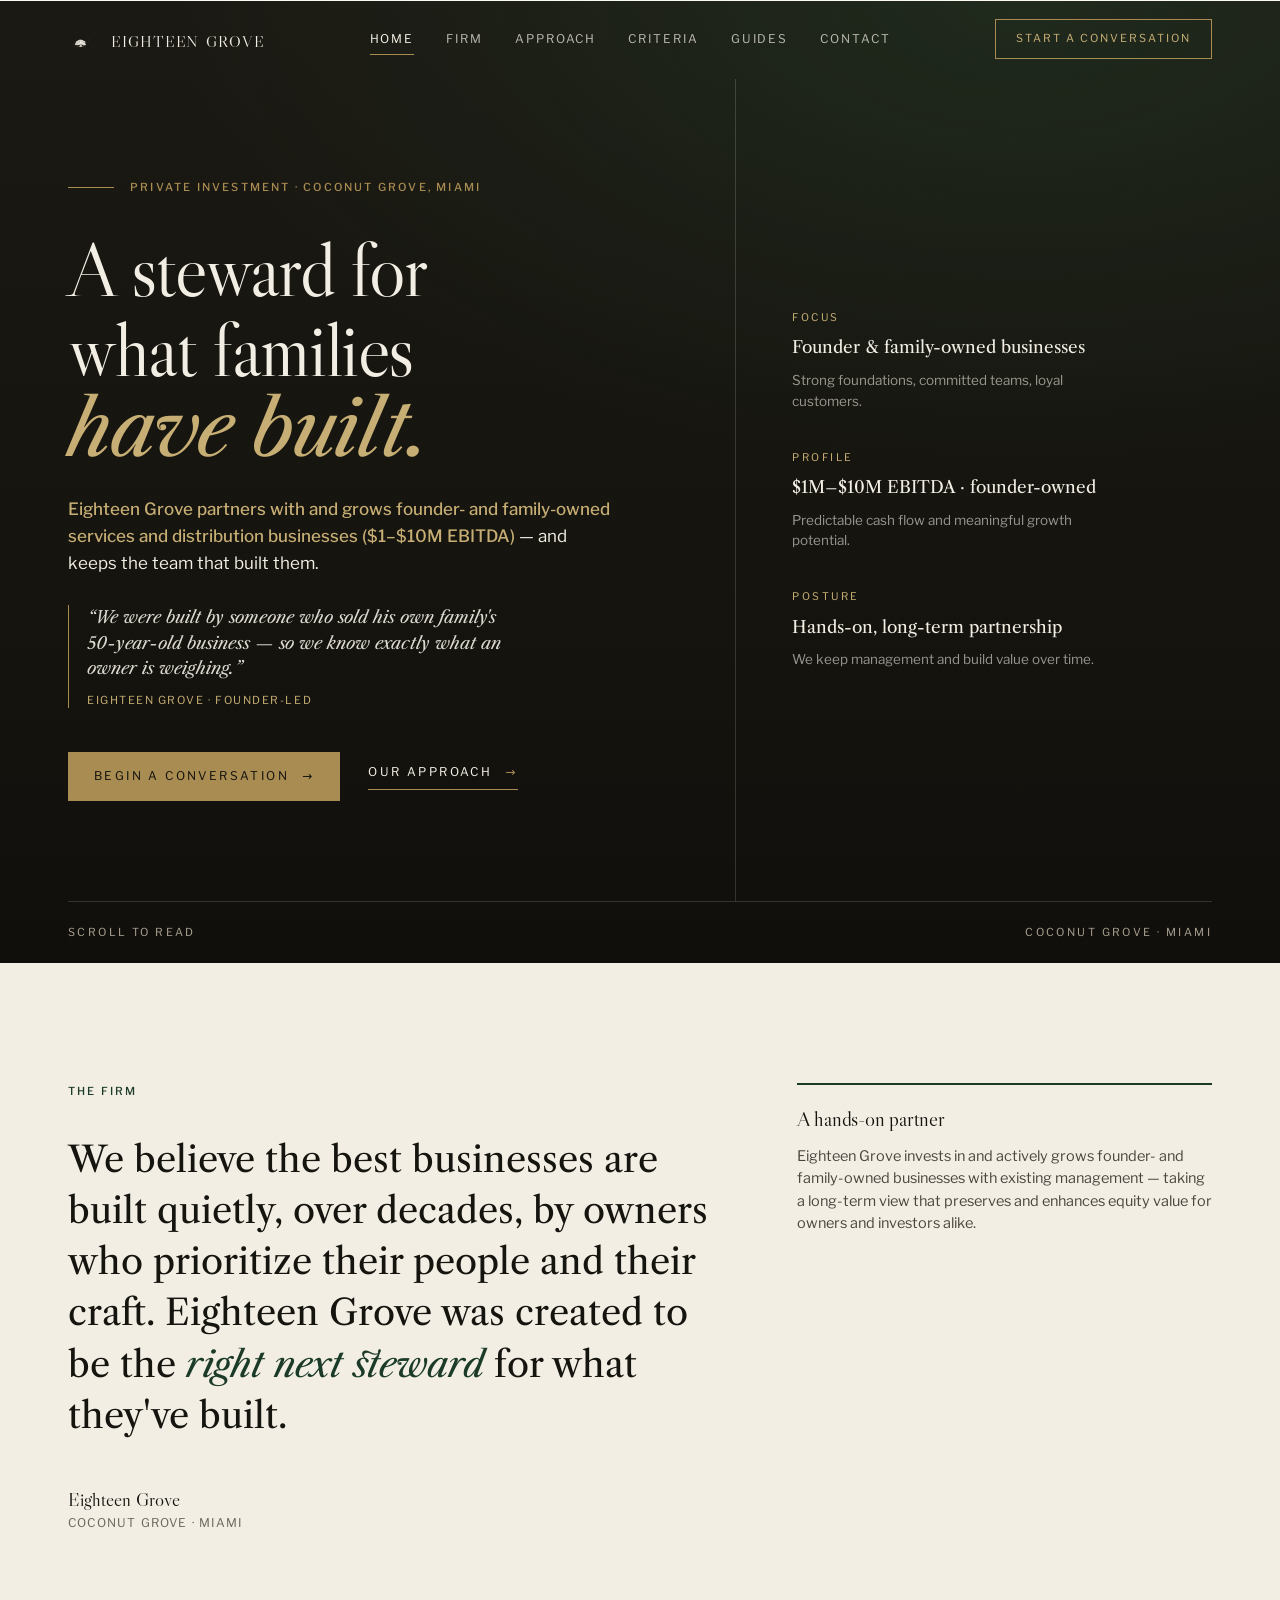
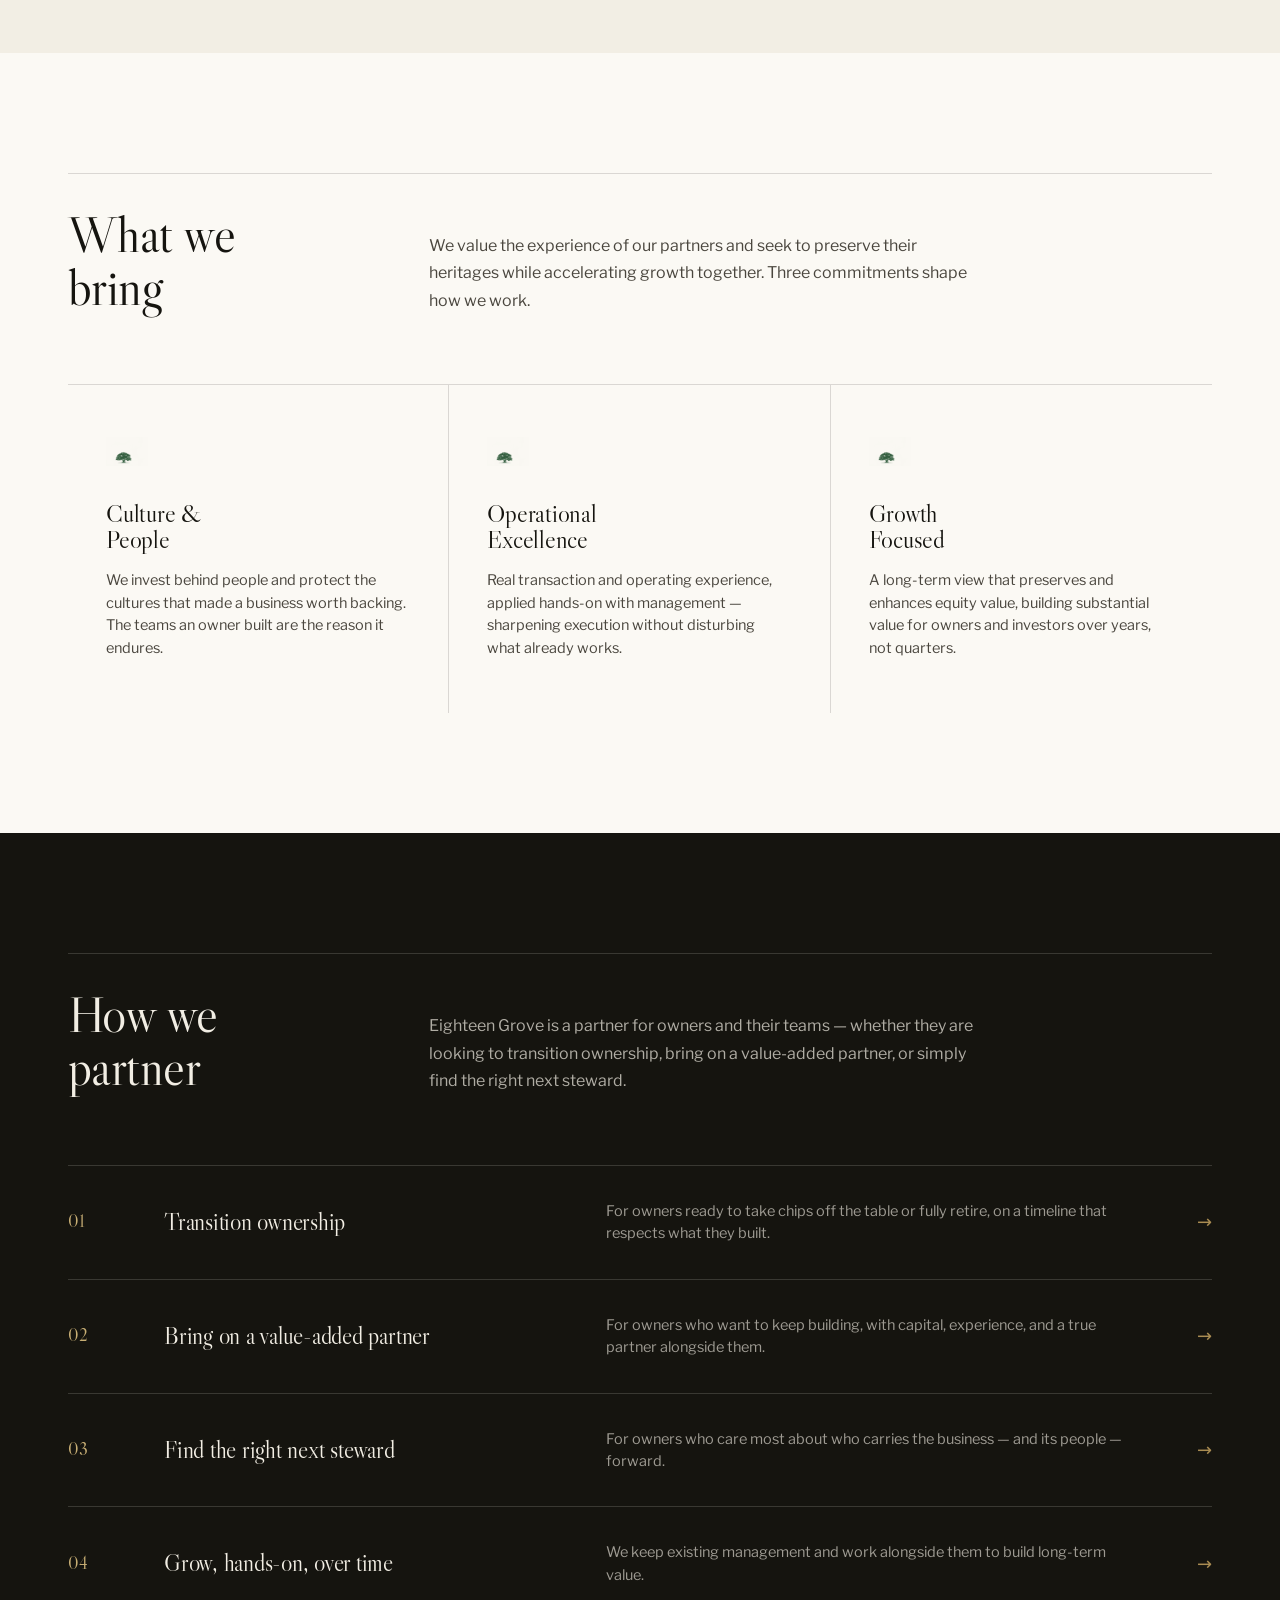
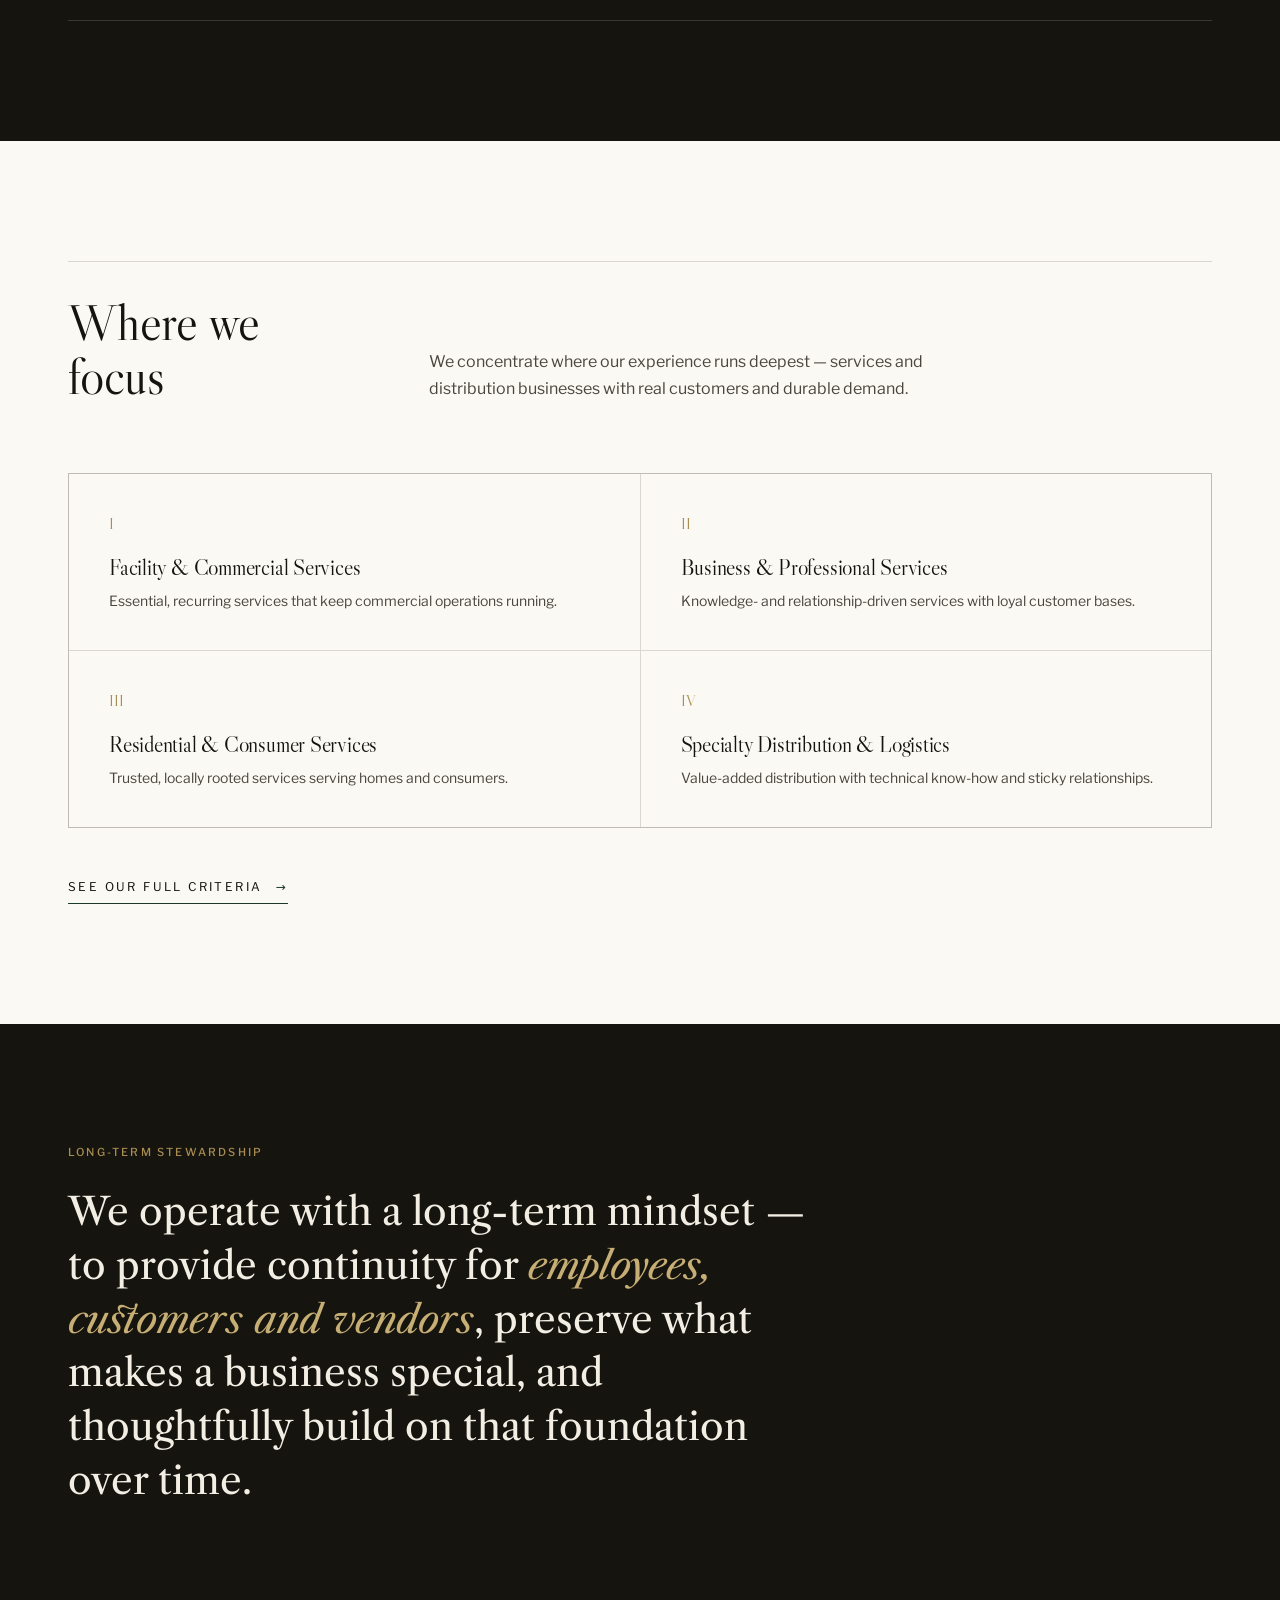
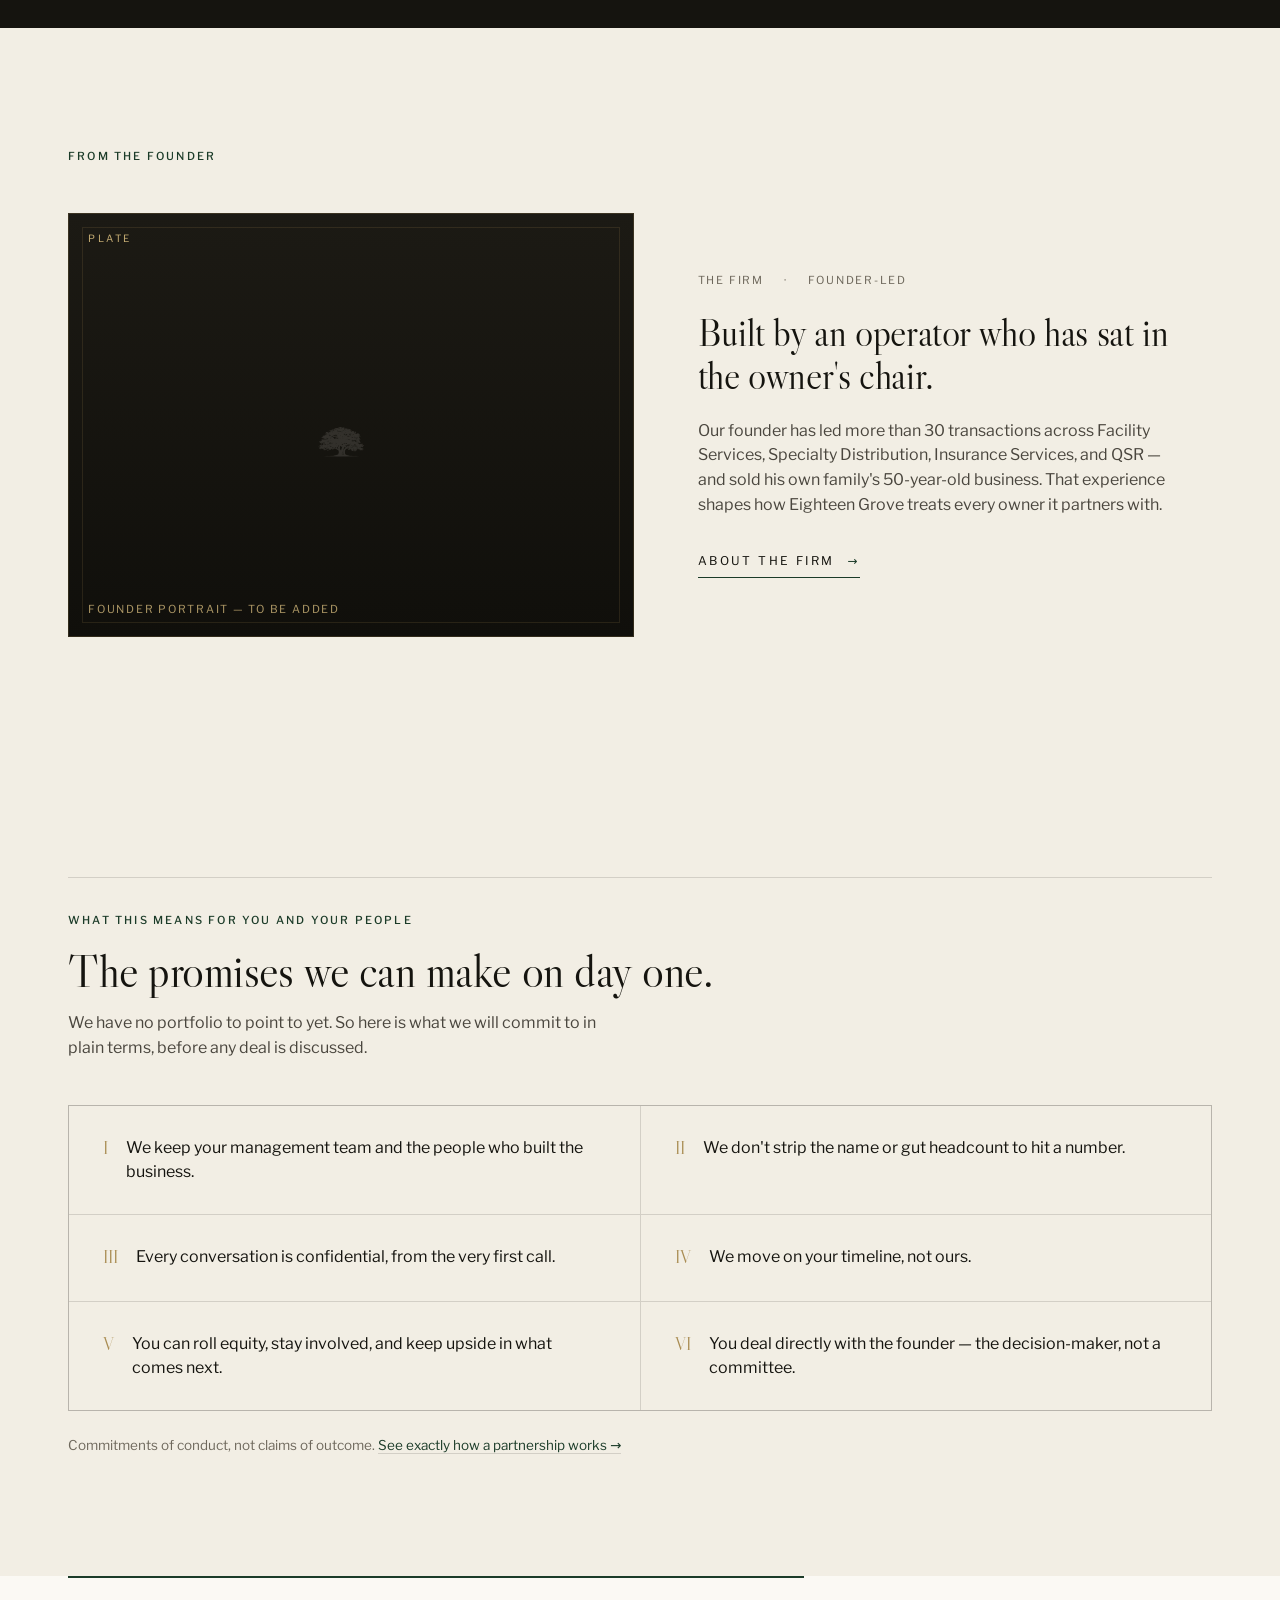
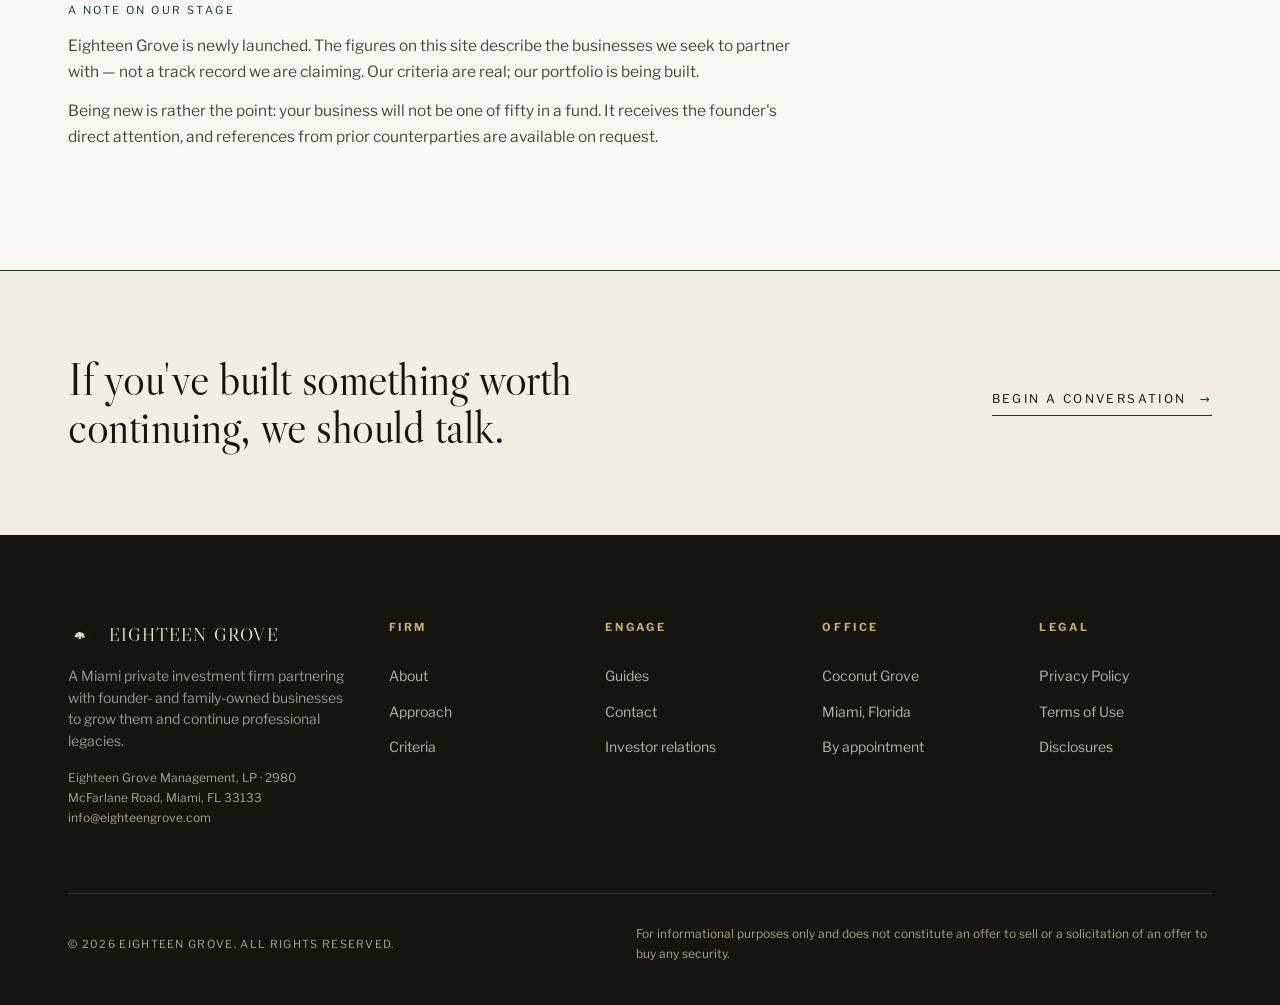
==== commit 7372fb76: "Round 2: three drafts on Dylan's feedback (entrepreneurial PE, Partnership, real photography, info@ " ====
--- a/18grove-01-classic.html
+++ b/18grove-01-classic.html
@@ -13,7 +13,7 @@
 <meta property="og:site_name" content="Eighteen Grove" />
 <meta name="twitter:card" content="summary_large_image" />
 <script type="application/ld+json">
-{"@context":"https://schema.org","@type":"Organization","name":"Eighteen Grove","legalName":"Eighteen Grove Management, LP","description":"Private investment firm partnering with founder- and family-owned businesses in the lower middle market.","address":{"@type":"PostalAddress","streetAddress":"2980 McFarlane Road","addressLocality":"Miami","addressRegion":"FL","postalCode":"33133","addressCountry":"US"},"email":"dylan.rauchman@eighteengrove.com","telephone":"+1-646-565-8200"}
+{"@context":"https://schema.org","@type":"Organization","name":"Eighteen Grove","legalName":"Eighteen Grove Management, LP","description":"Private investment firm partnering with founder- and family-owned businesses in the lower middle market.","address":{"@type":"PostalAddress","streetAddress":"2980 McFarlane Road","addressLocality":"Miami","addressRegion":"FL","postalCode":"33133","addressCountry":"US"},"email":"info@eighteengrove.com"}
 </script>
 <link rel="preconnect" href="https://fonts.googleapis.com" />
 <link rel="preconnect" href="https://fonts.gstatic.com" crossorigin />
@@ -536,7 +536,7 @@
         <div class="foot-brand">
           <div class="brand"><span class="oak"><svg><use href="#oak"/></svg></span><span class="wordmark">Eighteen Grove</span></div>
           <p>A Miami private investment firm partnering with founder- and family-owned businesses to grow them and continue professional legacies.</p>
-          <div class="addr">Eighteen Grove Management, LP · 2980 McFarlane Road, Miami, FL 33133<br>dylan.rauchman@eighteengrove.com · +1 (646) 565-8200</div>
+          <div class="addr">Eighteen Grove Management, LP · 2980 McFarlane Road, Miami, FL 33133<br>info@eighteengrove.com</div>
         </div>
         <div class="foot-col"><h5>Firm</h5><a href="#firm" data-nav>About</a><a href="#approach" data-nav>Approach</a><a href="#criteria" data-nav>Criteria</a></div>
         <div class="foot-col"><h5>Engage</h5><a href="#insights" data-nav>Guides</a><a href="#contact" data-nav>Contact</a><a href="#login" data-nav>Investor relations</a></div>
@@ -686,8 +686,8 @@
       <div class="aside-card">
         <h4>Prefer to reach out directly?</h4>
         <p style="margin-bottom:24px">We respond personally to every serious enquiry, usually within a couple of business days.</p>
-        <div class="contact-block" style="margin-bottom:0;border-top:1px solid var(--rule-dark)"><div class="k">Email</div><div class="v"><a href="mailto:dylan.rauchman@eighteengrove.com">dylan.rauchman@eighteengrove.com</a></div></div>
-        <div class="contact-block"><div class="k">Telephone</div><div class="v"><a href="tel:+16465658200">+1 (646) 565-8200</a></div></div>
+        <div class="contact-block" style="margin-bottom:0;border-top:1px solid var(--rule-dark)"><div class="k">Email</div><div class="v"><a href="mailto:info@eighteengrove.com">info@eighteengrove.com</a></div></div>
+        
         <div class="contact-block"><div class="k">Office</div><div class="v">2980 McFarlane Road<br>Coconut Grove, Miami, FL 33133</div></div>
         <a href="#login" class="btn-line" style="color:var(--ink);border-color:var(--forest-deep);margin-top:10px" data-nav>Investor relations <span class="arr" style="color:var(--forest-deep)">→</span></a>
       </div>
@@ -707,7 +707,7 @@
     <p>We collect only the information you choose to send us (for example, through the contact form or by email) and use it solely to respond to you and evaluate a potential relationship. We do not sell your information. Information you share is treated as confidential, and sensitive business information is reviewed under a non-disclosure agreement.</p>
     <h3>Terms of Use</h3>
     <p>By using this site you agree it is provided "as is" for general information. Trademarks and content are the property of Eighteen Grove Management, LP. Photography shown on this site is represented by placeholders pending production.</p>
-    <p style="margin-top:24px;font-size:13px;color:var(--muted)">Questions about these policies? Contact <a href="mailto:dylan.rauchman@eighteengrove.com" style="color:var(--forest-deep)">dylan.rauchman@eighteengrove.com</a>.</p>
+    <p style="margin-top:24px;font-size:13px;color:var(--muted)">Questions about these policies? Contact <a href="mailto:info@eighteengrove.com" style="color:var(--forest-deep)">info@eighteengrove.com</a>.</p>
   </div></div></section>
   <footer class="site"><div class="wrap"><div class="foot-grid"><div class="foot-brand"><div class="brand"><span class="oak"><svg><use href="#oak"/></svg></span><span class="wordmark">Eighteen Grove</span></div><p>Eighteen Grove Management, LP · Coconut Grove, Miami.</p></div><div class="foot-col"><h5>Firm</h5><a href="#firm" data-nav>About</a><a href="#approach" data-nav>Approach</a></div><div class="foot-col"><h5>Engage</h5><a href="#contact" data-nav>Contact</a><a href="#login" data-nav>Investor relations</a></div><div class="foot-col"><h5>Office</h5><a>Coconut Grove, Miami</a></div><div class="foot-col"><h5>Legal</h5><a href="#legal" data-nav>Disclosures</a></div></div><div class="foot-bottom"><span>© 2026 Eighteen Grove.</span><span class="disc">For informational purposes only.</span></div></div></footer>
 </main>
